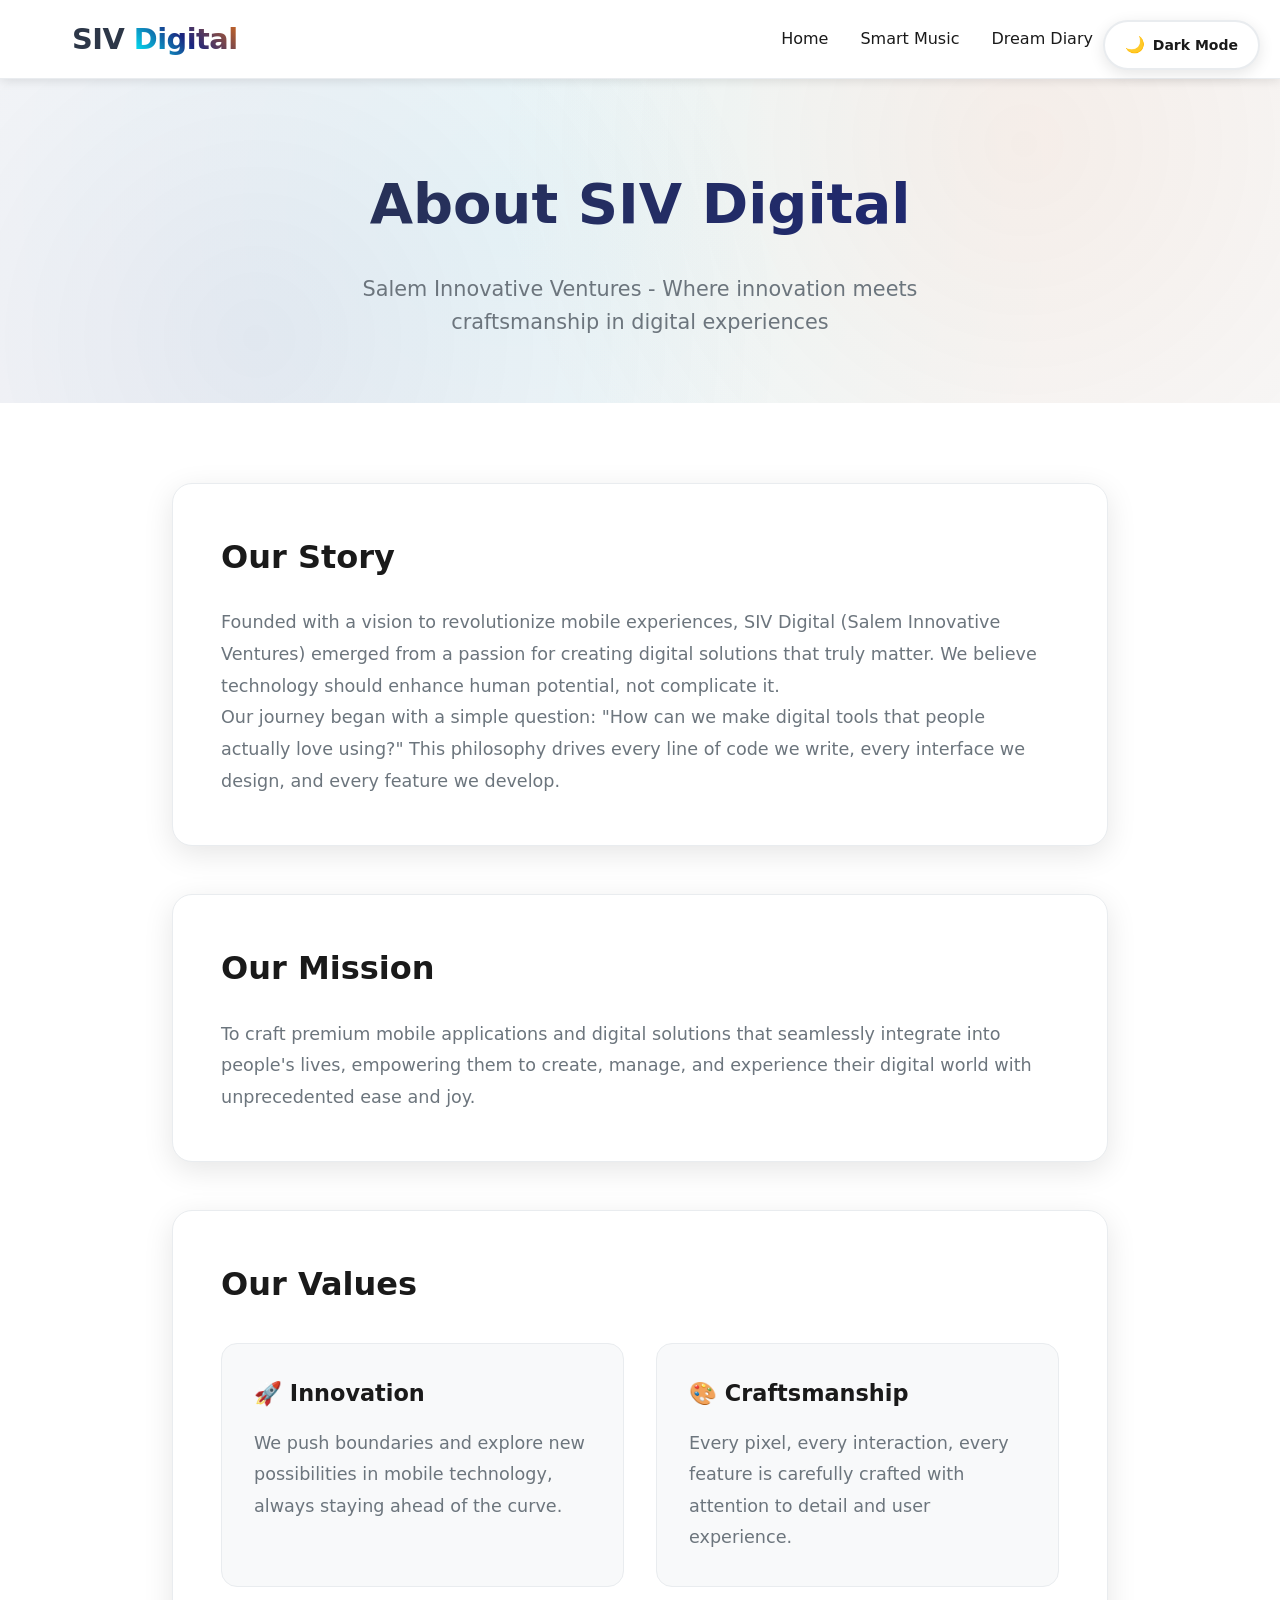
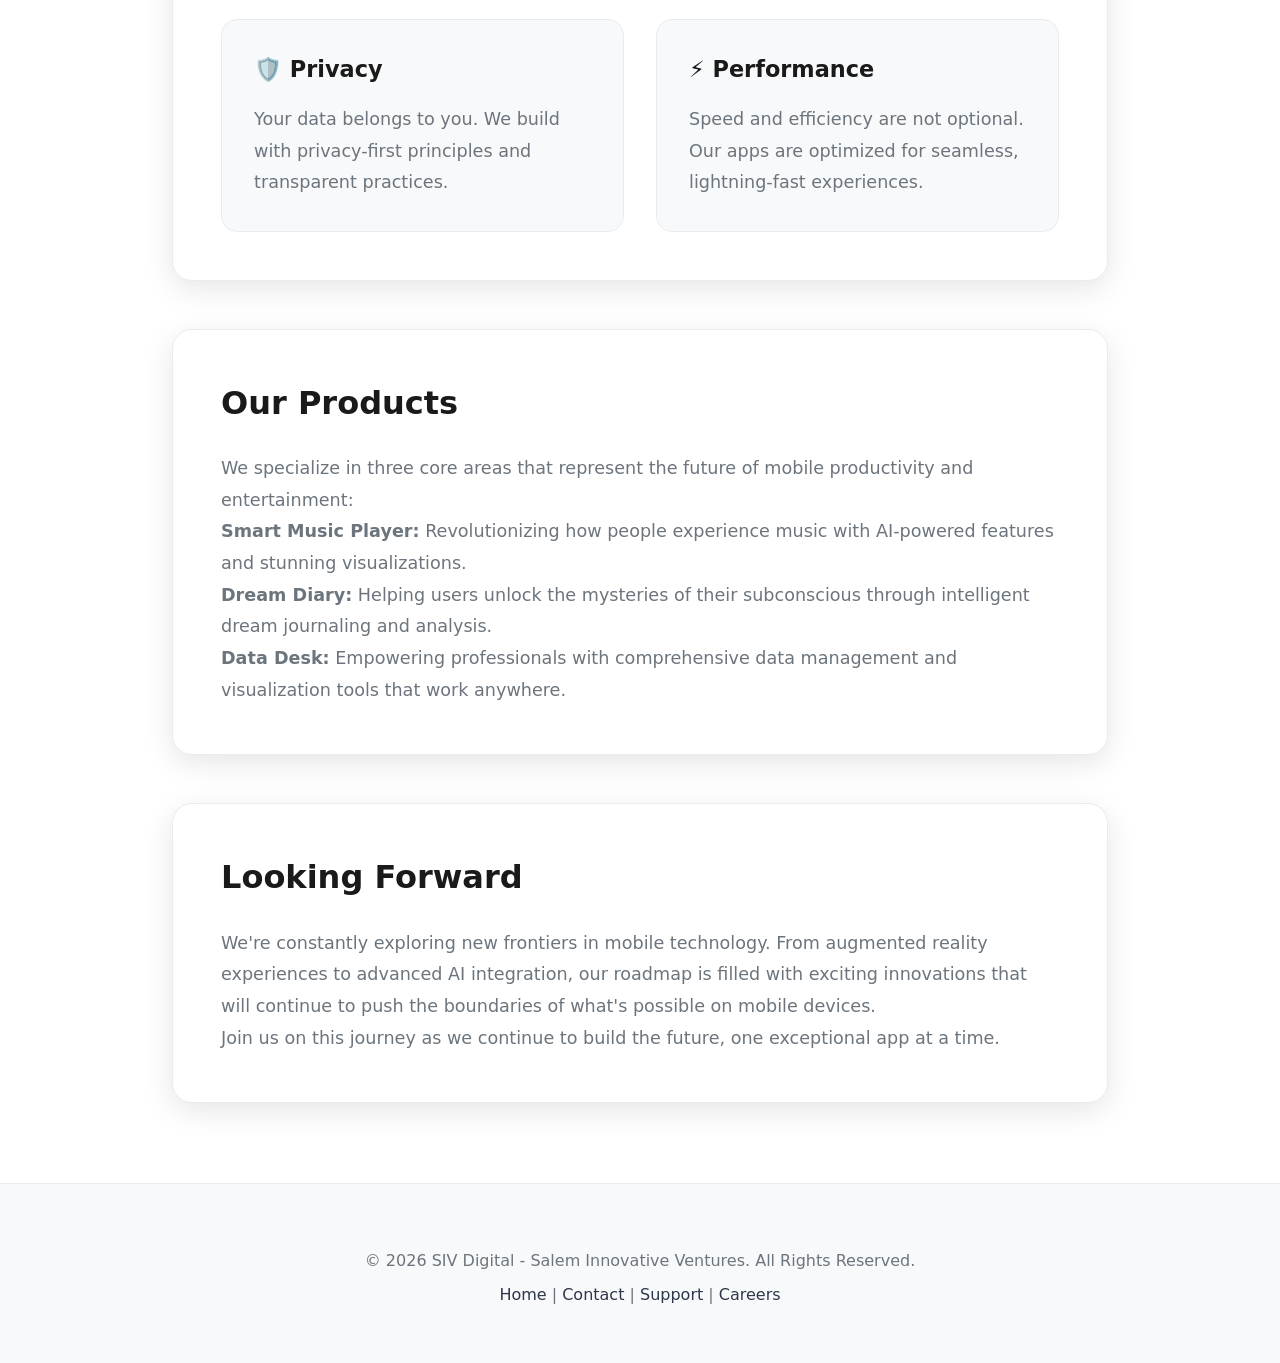
==== about.html @ 9a13bd0f "feat: add dark mode support, update site branding, and expand Data Desk features with new pages and " ====
<!DOCTYPE html>
<html lang="en" data-theme="light">
<head>
    <meta charset="UTF-8">
    <meta name="viewport" content="width=device-width, initial-scale=1.0">
    <title>About Us - SIV Digital</title>
    <link rel="stylesheet" href="style.css">
</head>
<body>
    <div class="theme-toggle" onclick="toggleTheme()">
        <span class="icon">🌓</span>
        <span class="text">Toggle Theme</span>
    </div>

    <header>
        <nav>
            <a href="index.html" class="logo">SIV <span class="highlight">Digital</span></a>
            <ul class="nav-links">
                <li><a href="index.html">Home</a></li>
                <li><a href="smart-music-player.html">Smart Music</a></li>
                <li><a href="dream-diary.html">Dream Diary</a></li>
                <li><a href="data-desk.html">Data Desk</a></li>
            </ul>
        </nav>
    </header>

    <section class="about-hero">
        <h1>About SIV Digital</h1>
        <p>Salem Innovative Ventures - Where innovation meets craftsmanship in digital experiences</p>
    </section>

    <div class="about-content">
        <section class="about-section">
            <h2>Our Story</h2>
            <p>Founded with a vision to revolutionize mobile experiences, SIV Digital (Salem Innovative Ventures) emerged from a passion for creating digital solutions that truly matter. We believe technology should enhance human potential, not complicate it.</p>
            <p>Our journey began with a simple question: "How can we make digital tools that people actually love using?" This philosophy drives every line of code we write, every interface we design, and every feature we develop.</p>
        </section>

        <section class="about-section">
            <h2>Our Mission</h2>
            <p>To craft premium mobile applications and digital solutions that seamlessly integrate into people's lives, empowering them to create, manage, and experience their digital world with unprecedented ease and joy.</p>
        </section>

        <section class="about-section">
            <h2>Our Values</h2>
            <div class="values-grid">
                <div class="value-card">
                    <h3>🚀 Innovation</h3>
                    <p>We push boundaries and explore new possibilities in mobile technology, always staying ahead of the curve.</p>
                </div>
                <div class="value-card">
                    <h3>🎨 Craftsmanship</h3>
                    <p>Every pixel, every interaction, every feature is carefully crafted with attention to detail and user experience.</p>
                </div>
                <div class="value-card">
                    <h3>🛡️ Privacy</h3>
                    <p>Your data belongs to you. We build with privacy-first principles and transparent practices.</p>
                </div>
                <div class="value-card">
                    <h3>⚡ Performance</h3>
                    <p>Speed and efficiency are not optional. Our apps are optimized for seamless, lightning-fast experiences.</p>
                </div>
            </div>
        </section>

        <section class="about-section">
            <h2>Our Products</h2>
            <p>We specialize in three core areas that represent the future of mobile productivity and entertainment:</p>
            <p><strong>Smart Music Player:</strong> Revolutionizing how people experience music with AI-powered features and stunning visualizations.</p>
            <p><strong>Dream Diary:</strong> Helping users unlock the mysteries of their subconscious through intelligent dream journaling and analysis.</p>
            <p><strong>Data Desk:</strong> Empowering professionals with comprehensive data management and visualization tools that work anywhere.</p>
        </section>

        <section class="about-section">
            <h2>Looking Forward</h2>
            <p>We're constantly exploring new frontiers in mobile technology. From augmented reality experiences to advanced AI integration, our roadmap is filled with exciting innovations that will continue to push the boundaries of what's possible on mobile devices.</p>
            <p>Join us on this journey as we continue to build the future, one exceptional app at a time.</p>
        </section>
    </div>

    <footer>
        <p>&copy; 2026 SIV Digital - Salem Innovative Ventures. All Rights Reserved.</p>
        <p><a href="index.html">Home</a> | <a href="#">Contact</a> | <a href="#">Support</a> | <a href="#">Careers</a></p>
    </footer>

    <script>
        function toggleTheme() {
            const html = document.documentElement;
            const currentTheme = html.getAttribute('data-theme');
            const newTheme = currentTheme === 'dark' ? 'light' : 'dark';
            
            html.setAttribute('data-theme', newTheme);
            localStorage.setItem('theme', newTheme);
            
            // Update toggle button text
            const toggleText = document.querySelector('.theme-toggle .text');
            const toggleIcon = document.querySelector('.theme-toggle .icon');
            
            if (newTheme === 'dark') {
                toggleText.textContent = 'Light Mode';
                toggleIcon.textContent = '☀️';
            } else {
                toggleText.textContent = 'Dark Mode';
                toggleIcon.textContent = '🌙';
            }
        }

        // Load saved theme on page load
        document.addEventListener('DOMContentLoaded', function() {
            const savedTheme = localStorage.getItem('theme') || 'light';
            document.documentElement.setAttribute('data-theme', savedTheme);
            
            const toggleText = document.querySelector('.theme-toggle .text');
            const toggleIcon = document.querySelector('.theme-toggle .icon');
            
            if (savedTheme === 'dark') {
                toggleText.textContent = 'Light Mode';
                toggleIcon.textContent = '☀️';
            } else {
                toggleText.textContent = 'Dark Mode';
                toggleIcon.textContent = '🌙';
            }
        });
    </script>
</body>
</html>
---- style.css ----
/* Global Styles for SIV Digital */
:root {
  /* Light Mode Colors */
  --bg-primary: #ffffff;
  --bg-secondary: #f8f9fa;
  --bg-card: #ffffff;
  --text-primary: #1a1a1a;
  --text-secondary: #6c757d;
  --border-color: #e9ecef;
  --shadow: rgba(0, 0, 0, 0.1);
  
  /* Dark Mode Colors */
  --bg-primary-dark: #0a0a0a;
  --bg-secondary-dark: #1a1a1a;
  --bg-card-dark: rgba(255, 255, 255, 0.05);
  --text-primary-dark: #f0f0f0;
  --text-secondary-dark: #a8a8a8;
  --border-color-dark: rgba(255, 255, 255, 0.1);
  --shadow-dark: rgba(0, 0, 0, 0.5);
  
  /* Brand Colors */
  --siv-primary: #2d3748;
  --siv-accent: #4a5568;
  
  /* App Colors from Logos */
  --music-primary: #00f5ff;
  --music-secondary: #8a2be2;
  --music-gradient: linear-gradient(135deg, #00f5ff, #8a2be2);
  
  --diary-primary: #d2691e;
  --diary-secondary: #cd853f;
  --diary-gradient: linear-gradient(135deg, #d2691e, #cd853f);
  
  --data-primary: #1a237e;
  --data-secondary: #303f9f;
  --data-gradient: linear-gradient(135deg, #1a237e, #303f9f);
}

/* Dark mode theme */
[data-theme="dark"] {
  --bg-primary: var(--bg-primary-dark);
  --bg-secondary: var(--bg-secondary-dark);
  --bg-card: var(--bg-card-dark);
  --text-primary: var(--text-primary-dark);
  --text-secondary: var(--text-secondary-dark);
  --border-color: var(--border-color-dark);
  --shadow: var(--shadow-dark);
}

/* Light mode (default) */
[data-theme="light"] {
  --bg-primary: #ffffff;
  --bg-secondary: #f8f9fa;
  --bg-card: #ffffff;
  --text-primary: #1a1a1a;
  --text-secondary: #6c757d;
  --border-color: #e9ecef;
  --shadow: rgba(0, 0, 0, 0.1);
}

* {
  margin: 0;
  padding: 0;
  box-sizing: border-box;
}

body {
  font-family: system-ui, -apple-system, BlinkMacSystemFont, "Segoe UI", Roboto, sans-serif;
  background-color: var(--bg-primary);
  color: var(--text-primary);
  line-height: 1.6;
  transition: background-color 0.3s ease, color 0.3s ease;
}

/* Theme Toggle Button */
.theme-toggle {
  position: fixed;
  top: 20px;
  right: 20px;
  z-index: 1000;
  background: var(--bg-card);
  border: 2px solid var(--border-color);
  border-radius: 50px;
  padding: 10px 20px;
  cursor: pointer;
  display: flex;
  align-items: center;
  gap: 8px;
  font-size: 14px;
  font-weight: 600;
  color: var(--text-primary);
  box-shadow: 0 4px 15px var(--shadow);
  transition: all 0.3s ease;
}

.theme-toggle:hover {
  transform: translateY(-2px);
  box-shadow: 0 6px 20px var(--shadow);
}

.theme-toggle .icon {
  font-size: 16px;
}

header {
  background: var(--bg-card);
  backdrop-filter: blur(10px);
  position: sticky;
  top: 0;
  z-index: 100;
  border-bottom: 1px solid var(--border-color);
  box-shadow: 0 2px 10px var(--shadow);
}

nav {
  max-width: 1200px;
  margin: 0 auto;
  padding: 1rem 2rem;
  display: flex;
  justify-content: space-between;
  align-items: center;
}

.logo {
  font-size: 1.8rem;
  font-weight: 800;
  color: var(--siv-primary);
  text-decoration: none;
  letter-spacing: -0.5px;
}

.logo .highlight {
  background: linear-gradient(45deg, var(--music-primary), var(--data-primary), var(--diary-primary));
  -webkit-background-clip: text;
  -webkit-text-fill-color: transparent;
  background-clip: text;
}

.nav-links {
  display: flex;
  gap: 2rem;
  list-style: none;
}

.nav-links a {
  color: var(--text-primary);
  text-decoration: none;
  font-weight: 500;
  transition: color 0.3s ease;
  position: relative;
}

.nav-links a:hover {
  color: var(--siv-primary);
}

.nav-links a::after {
  content: '';
  position: absolute;
  bottom: -5px;
  left: 0;
  width: 0;
  height: 2px;
  background: linear-gradient(45deg, var(--music-primary), var(--data-primary));
  transition: width 0.3s ease;
}

.nav-links a:hover::after {
  width: 100%;
}

.hero {
  min-height: 85vh;
  display: flex;
  align-items: center;
  justify-content: center;
  text-align: center;
  background: var(--bg-secondary);
  position: relative;
  overflow: hidden;
}

.hero::before {
  content: "";
  position: absolute;
  top: 0;
  left: 0;
  right: 0;
  bottom: 0;
  background: radial-gradient(circle at 30% 70%, rgba(26, 35, 126, 0.1) 0%, transparent 50%),
              radial-gradient(circle at 70% 30%, rgba(210, 105, 30, 0.1) 0%, transparent 50%),
              radial-gradient(circle at 50% 50%, rgba(0, 245, 255, 0.05) 0%, transparent 70%);
  opacity: 0.6;
}

.hero-content {
  max-width: 900px;
  padding: 3rem 2rem;
  z-index: 1;
}

.hero h1 {
  font-size: 4rem;
  font-weight: 800;
  margin-bottom: 1.5rem;
  background: linear-gradient(135deg, var(--siv-primary) 0%, var(--data-primary) 50%, var(--diary-primary) 100%);
  -webkit-background-clip: text;
  -webkit-text-fill-color: transparent;
  background-clip: text;
  line-height: 1.2;
}

.hero .subtitle {
  font-size: 1.4rem;
  margin-bottom: 0.5rem;
  color: var(--text-secondary);
  font-weight: 600;
}

.hero p {
  font-size: 1.2rem;
  margin-bottom: 2.5rem;
  color: var(--text-secondary);
  max-width: 700px;
  margin-left: auto;
  margin-right: auto;
}

.cta-button {
  display: inline-block;
  padding: 1.2rem 3rem;
  background: linear-gradient(135deg, var(--siv-primary), var(--data-primary));
  color: white;
  text-decoration: none;
  border-radius: 50px;
  font-weight: 700;
  font-size: 1.1rem;
  transition: all 0.3s ease;
  box-shadow: 0 8px 25px var(--shadow);
}

.cta-button:hover {
  transform: translateY(-3px);
  box-shadow: 0 12px 35px var(--shadow);
}

.app-grid {
  max-width: 1200px;
  margin: 5rem auto;
  padding: 0 2rem;
  display: grid;
  grid-template-columns: repeat(auto-fit, minmax(350px, 1fr));
  gap: 2.5rem;
}

.app-card {
  background: var(--bg-card);
  border-radius: 24px;
  overflow: hidden;
  transition: all 0.4s ease;
  border: 1px solid var(--border-color);
  box-shadow: 0 8px 30px var(--shadow);
}

.app-card:hover {
  transform: translateY(-10px);
  box-shadow: 0 20px 50px var(--shadow);
}

.app-icon {
  height: 200px;
  display: flex;
  align-items: center;
  justify-content: center;
  position: relative;
  overflow: hidden;
}

.app-icon img {
  width: 120px;
  height: 120px;
  object-fit: contain;
  border-radius: 16px;
  box-shadow: 0 8px 25px rgba(0, 0, 0, 0.2);
}

.app-card h3 {
  padding: 2rem 2rem 1rem;
  font-size: 1.6rem;
  font-weight: 700;
  color: var(--text-primary);
}

.app-card p {
  padding: 0 2rem 2rem;
  color: var(--text-secondary);
  font-size: 1.1rem;
  line-height: 1.6;
}

.app-card .btn {
  display: block;
  margin: 0 2rem 2rem;
  padding: 1rem 2rem;
  text-align: center;
  text-decoration: none;
  border-radius: 12px;
  font-weight: 600;
  font-size: 1rem;
  transition: all 0.3s ease;
}

/* App-specific styling */
.app-card.music-theme {
  border-color: var(--music-primary);
}

.app-card.music-theme .app-icon {
  background: var(--music-gradient);
}

.app-card.music-theme .btn {
  background: var(--music-gradient);
  color: white;
}

.app-card.diary-theme {
  border-color: var(--diary-primary);
}

.app-card.diary-theme .app-icon {
  background: var(--diary-gradient);
}

.app-card.diary-theme .btn {
  background: var(--diary-gradient);
  color: white;
}

.app-card.data-theme {
  border-color: var(--data-primary);
}

.app-card.data-theme .app-icon {
  background: var(--data-gradient);
}

.app-card.data-theme .btn {
  background: var(--data-gradient);
  color: white;
}

/* Theme Modifiers */
.theme-music {
  --theme-primary: var(--music-primary);
  --theme-secondary: var(--music-secondary);
  --theme-gradient: var(--music-gradient);
}

.theme-diary {
  --theme-primary: var(--diary-primary);
  --theme-secondary: var(--diary-secondary);
  --theme-gradient: var(--diary-gradient);
}

.theme-data {
  --theme-primary: var(--data-primary);
  --theme-secondary: var(--data-secondary);
  --theme-gradient: var(--data-gradient);
}

/* Product Page Common */
.product-header {
  padding: 5rem 2rem 3rem;
  text-align: center;
  background: var(--bg-secondary);
  position: relative;
}

.product-header::before {
  content: "";
  position: absolute;
  top: 0;
  left: 0;
  right: 0;
  bottom: 0;
  opacity: 0.1;
}

.theme-music .product-header::before {
  background: var(--music-gradient);
}

.theme-diary .product-header::before {
  background: var(--diary-gradient);
}

.theme-data .product-header::before {
  background: var(--data-gradient);
}

.product-icon {
  width: 200px;
  height: 200px;
  margin: 0 auto 2.5rem;
  border-radius: 40px;
  display: flex;
  align-items: center;
  justify-content: center;
  box-shadow: 0 20px 60px var(--shadow);
  position: relative;
  z-index: 1;
}

.product-icon img {
  width: 160px;
  height: 160px;
  object-fit: contain;
  border-radius: 24px;
}

.product-header h1 {
  font-size: 3.5rem;
  font-weight: 800;
  margin-bottom: 1.5rem;
  position: relative;
  z-index: 1;
}

.product-header p {
  font-size: 1.3rem;
  color: var(--text-secondary);
  max-width: 700px;
  margin: 0 auto;
  position: relative;
  z-index: 1;
}

.features {
  max-width: 1100px;
  margin: 5rem auto;
  padding: 0 2rem;
  display: grid;
  grid-template-columns: repeat(auto-fit, minmax(300px, 1fr));
  gap: 2.5rem;
}

.feature-card {
  background: var(--bg-card);
  padding: 2.5rem;
  border-radius: 20px;
  border: 1px solid var(--border-color);
  box-shadow: 0 8px 30px var(--shadow);
  transition: all 0.3s ease;
}

.feature-card:hover {
  transform: translateY(-5px);
  box-shadow: 0 15px 40px var(--shadow);
}

.feature-card h3 {
  font-size: 1.4rem;
  margin-bottom: 1rem;
  color: var(--text-primary);
}

.feature-card p {
  color: var(--text-secondary);
  line-height: 1.6;
}

.download-section {
  text-align: center;
  padding: 5rem 2rem;
  background: var(--bg-secondary);
  margin-top: 3rem;
}

.download-section h2 {
  font-size: 2.5rem;
  margin-bottom: 2rem;
  color: var(--text-primary);
}

.download-btn {
  display: inline-block;
  padding: 1.2rem 2.5rem;
  border-radius: 15px;
  text-decoration: none;
  font-weight: 700;
  font-size: 1.1rem;
  transition: all 0.3s ease;
  box-shadow: 0 8px 25px var(--shadow);
}

.download-btn:hover {
  transform: translateY(-3px);
  box-shadow: 0 12px 35px var(--shadow);
}

.theme-music .download-btn {
  background: var(--music-gradient);
  color: white;
}

.theme-diary .download-btn {
  background: var(--diary-gradient);
  color: white;
}

.theme-data .download-btn {
  background: var(--data-gradient);
  color: white;
}

.privacy-container {
  max-width: 900px;
  margin: 4rem auto;
  padding: 3rem;
  background: var(--bg-card);
  border-radius: 20px;
  border: 1px solid var(--border-color);
  box-shadow: 0 8px 30px var(--shadow);
  line-height: 1.8;
}

.privacy-container h1, .privacy-container h2 {
  color: var(--text-primary);
  margin-bottom: 1.5rem;
}

.privacy-container p {
  color: var(--text-secondary);
  margin-bottom: 1.5rem;
}

footer {
  background: var(--bg-secondary);
  padding: 4rem 2rem 3rem;
  text-align: center;
  border-top: 1px solid var(--border-color);
  margin-top: 4rem;
}

footer p {
  color: var(--text-secondary);
  margin-bottom: 0.5rem;
}

footer a {
  color: var(--siv-primary);
  text-decoration: none;
  font-weight: 500;
  transition: color 0.3s ease;
}

footer a:hover {
  color: var(--data-primary);
}

/* About Page Styles */
.about-hero {
  padding: 5rem 2rem 4rem;
  text-align: center;
  background: var(--bg-secondary);
  position: relative;
}

.about-hero::before {
  content: "";
  position: absolute;
  top: 0;
  left: 0;
  right: 0;
  bottom: 0;
  background: radial-gradient(circle at 20% 80%, rgba(26, 35, 126, 0.08) 0%, transparent 50%),
              radial-gradient(circle at 80% 20%, rgba(210, 105, 30, 0.08) 0%, transparent 50%),
              radial-gradient(circle at 40% 40%, rgba(0, 245, 255, 0.05) 0%, transparent 70%);
}

.about-hero h1 {
  font-size: 3.5rem;
  font-weight: 800;
  margin-bottom: 1.5rem;
  background: linear-gradient(135deg, var(--siv-primary), var(--data-primary));
  -webkit-background-clip: text;
  -webkit-text-fill-color: transparent;
  position: relative;
  z-index: 1;
}

.about-hero p {
  font-size: 1.3rem;
  color: var(--text-secondary);
  max-width: 700px;
  margin: 0 auto;
  position: relative;
  z-index: 1;
}

.about-content {
  max-width: 1000px;
  margin: 5rem auto;
  padding: 0 2rem;
  display: grid;
  gap: 3rem;
}

.about-section {
  background: var(--bg-card);
  padding: 3rem;
  border-radius: 20px;
  border: 1px solid var(--border-color);
  box-shadow: 0 8px 30px var(--shadow);
}

.about-section h2 {
  font-size: 2rem;
  margin-bottom: 1.5rem;
  color: var(--text-primary);
}

.about-section p {
  color: var(--text-secondary);
  line-height: 1.8;
  font-size: 1.1rem;
}

.values-grid {
  display: grid;
  grid-template-columns: repeat(auto-fit, minmax(280px, 1fr));
  gap: 2rem;
  margin-top: 2rem;
}

.value-card {
  padding: 2rem;
  background: var(--bg-secondary);
  border-radius: 16px;
  border: 1px solid var(--border-color);
}

.value-card h3 {
  font-size: 1.4rem;
  margin-bottom: 1rem;
  color: var(--text-primary);
}

.value-card p {
  color: var(--text-secondary);
}

/* Responsive Design */
@media (max-width: 768px) {
  .theme-toggle {
    top: 15px;
    right: 15px;
    padding: 8px 16px;
    font-size: 12px;
  }

  .hero h1 {
    font-size: 2.8rem;
  }

  .hero .subtitle {
    font-size: 1.2rem;
  }

  .hero p {
    font-size: 1.1rem;
  }

  .nav-links {
    gap: 1rem;
    font-size: 0.9rem;
  }

  .logo {
    font-size: 1.5rem;
  }

  .app-grid {
    grid-template-columns: 1fr;
    gap: 2rem;
    margin: 3rem auto;
  }

  .app-card h3 {
    font-size: 1.4rem;
  }

  .about-hero h1 {
    font-size: 2.8rem;
  }

  .about-hero p {
    font-size: 1.1rem;
  }

  .product-header h1 {
    font-size: 2.8rem;
  }

  .product-icon {
    width: 160px;
    height: 160px;
  }

  .product-icon img {
    width: 120px;
    height: 120px;
  }

  .features {
    grid-template-columns: 1fr;
    gap: 2rem;
  }

  .values-grid {
    grid-template-columns: 1fr;
  }

  nav {
    padding: 1rem 1rem;
  }

  .hero-content,
  .about-content,
  .features,
  .app-grid {
    padding: 0 1rem;
  }
}

@media (max-width: 480px) {
  .theme-toggle .text {
    display: none;
  }

  .theme-toggle {
    padding: 10px;
    border-radius: 50%;
  }

  .hero h1 {
    font-size: 2.2rem;
  }

  .product-header h1 {
    font-size: 2.2rem;
  }

  .about-hero h1 {
    font-size: 2.2rem;
  }

  .nav-links {
    display: none;
  }
  
  .logo {
    margin: 0 auto;
  }

  nav {
    justify-content: center;
  }
}
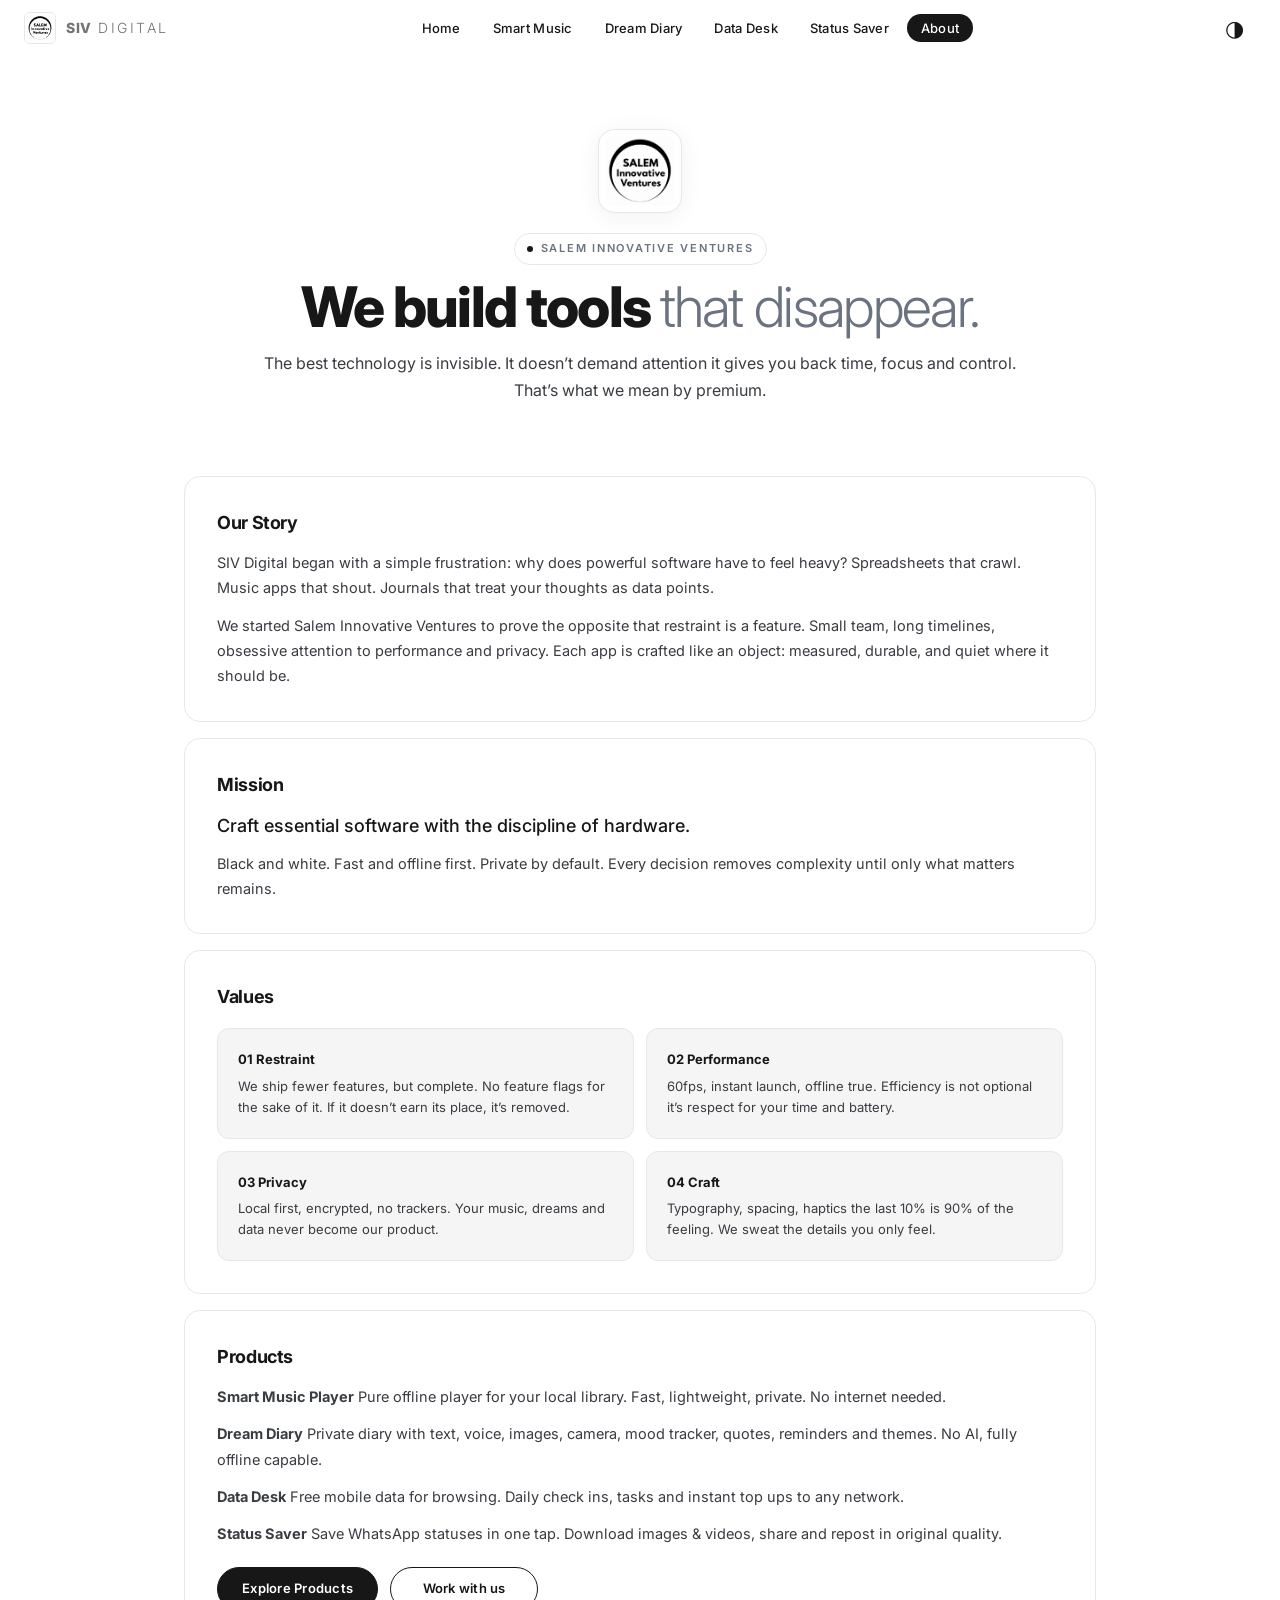
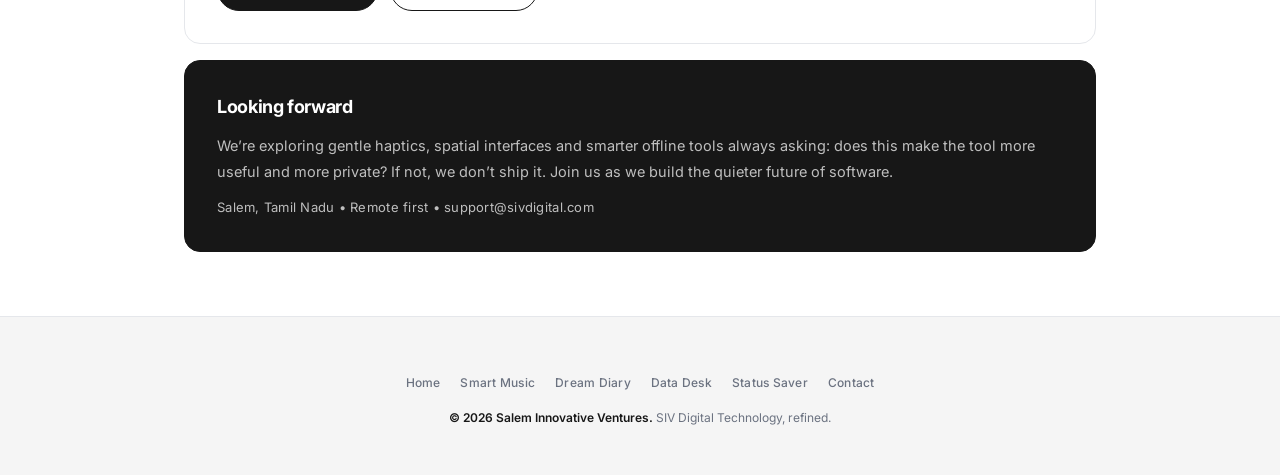
==== commit a68ea525: "Add Status Saver and Privacy Policy pages with responsive design and theme toggle functionality" ====
--- a/about.html
+++ b/about.html
@@ -1,126 +1,134 @@
 <!DOCTYPE html>
 <html lang="en" data-theme="light">
 <head>
-    <meta charset="UTF-8">
-    <meta name="viewport" content="width=device-width, initial-scale=1.0">
-    <title>About Us - SIV Digital</title>
-    <link rel="stylesheet" href="style.css">
+  <meta charset="UTF-8">
+  <meta name="viewport" content="width=device-width, initial-scale=1.0">
+  <title>About SIV Digital</title>
+  <meta name="description" content="About Salem Innovative Ventures the studio behind Smart Music Player, Dream Diary, Data Desk and Status Saver.">
+  <link rel="stylesheet" href="style.css">
+  <link rel="icon" href="images/Salem inovative ventures logo.png">
 </head>
 <body>
-    <div class="theme-toggle" onclick="toggleTheme()">
-        <span class="icon">🌓</span>
-        <span class="text">Toggle Theme</span>
+  <header id="site-header">
+    <nav aria-label="Primary">
+      <a href="index.html" class="logo">
+        <img src="images/Salem inovative ventures logo.png" alt="Salem Innovative Ventures logo">
+        <span><strong>SIV</strong> DIGITAL</span>
+      </a>
+      <ul class="nav-links">
+        <li><a href="index.html">Home</a></li>
+        <li><a href="smart-music-player.html">Smart Music</a></li>
+        <li><a href="dream-diary.html">Dream Diary</a></li>
+        <li><a href="data-desk.html">Data Desk</a></li>
+        <li><a href="status-saver.html">Status Saver</a></li>
+        <li><a class="active" href="about.html">About</a></li>
+      </ul>
+      <div class="nav-actions">
+        <button class="icon-btn desktop-only" aria-label="Toggle theme" onclick="toggleTheme()"><span id="themeIcon">◑</span></button>
+        <button class="menu-toggle" id="menuToggle" aria-label="Open menu" aria-expanded="false" onclick="toggleMenu()"><span></span><span></span><span></span></button>
+      </div>
+    </nav>
+  </header>
+
+  <div class="mobile-nav" id="mobileNav" aria-hidden="true">
+    <a href="index.html">Home <small>→</small></a>
+    <a href="smart-music-player.html">Smart Music <small>→</small></a>
+    <a href="dream-diary.html">Dream Diary <small>→</small></a>
+    <a href="data-desk.html">Data Desk <small>→</small></a>
+    <a href="status-saver.html">Status Saver <small>→</small></a>
+    <a href="about.html">About <small>• Current</small></a>
+    <div style="display:flex; gap:12px; margin-top:12px;">
+      <button class="btn btn-secondary" style="flex:1;" onclick="toggleTheme()">Toggle Theme</button>
+      <a href="mailto:support@sivdigital.com" class="btn btn-primary" style="flex:1;" onclick="closeMenu()">Contact</a>
     </div>
+  </div>
 
-    <header>
-        <nav>
-            <a href="index.html" class="logo">SIV <span class="highlight">Digital</span></a>
-            <ul class="nav-links">
-                <li><a href="index.html">Home</a></li>
-                <li><a href="smart-music-player.html">Smart Music</a></li>
-                <li><a href="dream-diary.html">Dream Diary</a></li>
-                <li><a href="data-desk.html">Data Desk</a></li>
-            </ul>
-        </nav>
-    </header>
+  <section class="about-hero">
+    <div style="display:flex; justify-content:center; margin-bottom:20px;">
+      <img src="images/Salem inovative ventures logo.png" alt="Salem Innovative Ventures logo" style="width:84px; height:84px; border-radius:16px; background:#fff; padding:6px; border:1px solid var(--border); box-shadow: var(--shadow-md);">
+    </div>
+    <div class="eyebrow" style="margin:0 auto 16px; display:inline-flex;">Salem Innovative Ventures</div>
+    <h1>We build tools <span>that disappear.</span></h1>
+    <p>The best technology is invisible. It doesn’t demand attention it gives you back time, focus and control. That’s what we mean by premium.</p>
+  </section>
 
-    <section class="about-hero">
-        <h1>About SIV Digital</h1>
-        <p>Salem Innovative Ventures - Where innovation meets craftsmanship in digital experiences</p>
+  <div class="about-content">
+    <section class="about-section">
+      <h2>Our Story</h2>
+      <p>SIV Digital began with a simple frustration: why does powerful software have to feel heavy? Spreadsheets that crawl. Music apps that shout. Journals that treat your thoughts as data points.</p>
+      <p>We started Salem Innovative Ventures to prove the opposite that restraint is a feature. Small team, long timelines, obsessive attention to performance and privacy. Each app is crafted like an object: measured, durable, and quiet where it should be.</p>
     </section>
 
-    <div class="about-content">
-        <section class="about-section">
-            <h2>Our Story</h2>
-            <p>Founded with a vision to revolutionize mobile experiences, SIV Digital (Salem Innovative Ventures) emerged from a passion for creating digital solutions that truly matter. We believe technology should enhance human potential, not complicate it.</p>
-            <p>Our journey began with a simple question: "How can we make digital tools that people actually love using?" This philosophy drives every line of code we write, every interface we design, and every feature we develop.</p>
-        </section>
+    <section class="about-section">
+      <h2>Mission</h2>
+      <p style="font-size:18px; font-weight:500; color:var(--text); line-height:1.5;">Craft essential software with the discipline of hardware.</p>
+      <p>Black and white. Fast and offline first. Private by default. Every decision removes complexity until only what matters remains.</p>
+    </section>
 
-        <section class="about-section">
-            <h2>Our Mission</h2>
-            <p>To craft premium mobile applications and digital solutions that seamlessly integrate into people's lives, empowering them to create, manage, and experience their digital world with unprecedented ease and joy.</p>
-        </section>
+    <section class="about-section" id="values">
+      <h2>Values</h2>
+      <div class="values-grid">
+        <div class="value-card">
+          <h3>01 Restraint</h3>
+          <p>We ship fewer features, but complete. No feature flags for the sake of it. If it doesn’t earn its place, it’s removed.</p>
+        </div>
+        <div class="value-card">
+          <h3>02 Performance</h3>
+          <p>60fps, instant launch, offline true. Efficiency is not optional it’s respect for your time and battery.</p>
+        </div>
+        <div class="value-card">
+          <h3>03 Privacy</h3>
+          <p>Local first, encrypted, no trackers. Your music, dreams and data never become our product.</p>
+        </div>
+        <div class="value-card">
+          <h3>04 Craft</h3>
+          <p>Typography, spacing, haptics the last 10% is 90% of the feeling. We sweat the details you only feel.</p>
+        </div>
+      </div>
+    </section>
 
-        <section class="about-section">
-            <h2>Our Values</h2>
-            <div class="values-grid">
-                <div class="value-card">
-                    <h3>🚀 Innovation</h3>
-                    <p>We push boundaries and explore new possibilities in mobile technology, always staying ahead of the curve.</p>
-                </div>
-                <div class="value-card">
-                    <h3>🎨 Craftsmanship</h3>
-                    <p>Every pixel, every interaction, every feature is carefully crafted with attention to detail and user experience.</p>
-                </div>
-                <div class="value-card">
-                    <h3>🛡️ Privacy</h3>
-                    <p>Your data belongs to you. We build with privacy-first principles and transparent practices.</p>
-                </div>
-                <div class="value-card">
-                    <h3>⚡ Performance</h3>
-                    <p>Speed and efficiency are not optional. Our apps are optimized for seamless, lightning-fast experiences.</p>
-                </div>
-            </div>
-        </section>
+    <section class="about-section">
+      <h2>Products</h2>
+      <p><strong>Smart Music Player</strong> Pure offline player for your local library. Fast, lightweight, private. No internet needed.</p>
+      <p><strong>Dream Diary</strong> Private diary with text, voice, images, camera, mood tracker, quotes, reminders and themes. No AI, fully offline capable.</p>
+      <p><strong>Data Desk</strong> Free mobile data for browsing. Daily check ins, tasks and instant top ups to any network.</p>
+      <p><strong>Status Saver</strong> Save WhatsApp statuses in one tap. Download images & videos, share and repost in original quality.</p>
+      <div style="display:flex; gap:12px; margin-top:20px; flex-wrap:wrap;">
+        <a href="index.html#apps" class="btn btn-primary">Explore Products</a>
+        <a href="mailto:support@sivdigital.com" class="btn btn-secondary">Work with us</a>
+      </div>
+    </section>
 
-        <section class="about-section">
-            <h2>Our Products</h2>
-            <p>We specialize in three core areas that represent the future of mobile productivity and entertainment:</p>
-            <p><strong>Smart Music Player:</strong> Revolutionizing how people experience music with AI-powered features and stunning visualizations.</p>
-            <p><strong>Dream Diary:</strong> Helping users unlock the mysteries of their subconscious through intelligent dream journaling and analysis.</p>
-            <p><strong>Data Desk:</strong> Empowering professionals with comprehensive data management and visualization tools that work anywhere.</p>
-        </section>
+    <section class="about-section about-section--invert">
+      <h2>Looking forward</h2>
+      <p>We’re exploring gentle haptics, spatial interfaces and smarter offline tools always asking: does this make the tool more useful and more private? If not, we don’t ship it. Join us as we build the quieter future of software.</p>
+      <p style="margin-top:12px; font-size:13px; letter-spacing:0.02em;">Salem, Tamil Nadu • Remote first • support@sivdigital.com</p>
+    </section>
+  </div>
 
-        <section class="about-section">
-            <h2>Looking Forward</h2>
-            <p>We're constantly exploring new frontiers in mobile technology. From augmented reality experiences to advanced AI integration, our roadmap is filled with exciting innovations that will continue to push the boundaries of what's possible on mobile devices.</p>
-            <p>Join us on this journey as we continue to build the future, one exceptional app at a time.</p>
-        </section>
+  <footer>
+    <div class="footer-inner">
+      <div class="footer-links">
+        <a href="index.html">Home</a>
+        <a href="smart-music-player.html">Smart Music</a>
+        <a href="dream-diary.html">Dream Diary</a>
+        <a href="data-desk.html">Data Desk</a>
+        <a href="status-saver.html">Status Saver</a>
+        <a href="mailto:support@sivdigital.com">Contact</a>
+      </div>
+      <p><strong>© 2026 Salem Innovative Ventures.</strong> SIV Digital Technology, refined.</p>
     </div>
+  </footer>
 
-    <footer>
-        <p>&copy; 2026 SIV Digital - Salem Innovative Ventures. All Rights Reserved.</p>
-        <p><a href="index.html">Home</a> | <a href="#">Contact</a> | <a href="#">Support</a> | <a href="#">Careers</a></p>
-    </footer>
+  <script>
+    function toggleTheme(){ const h=document.documentElement; const n=h.getAttribute('data-theme')==='dark'?'light':'dark'; h.setAttribute('data-theme',n); localStorage.setItem('theme',n); updateIcon(n); }
+    function updateIcon(t){ const e=document.getElementById('themeIcon'); if(e) e.textContent=t==='dark'?'☀':'◑'; }
+    function toggleMenu(){ const b=document.getElementById('menuToggle'); const n=document.getElementById('mobileNav'); const o=b.classList.toggle('open'); n.classList.toggle('open',o); b.setAttribute('aria-expanded',o); n.setAttribute('aria-hidden',!o); document.body.style.overflow=o?'hidden':''; }
+    function closeMenu(){ const b=document.getElementById('menuToggle'); const n=document.getElementById('mobileNav'); b.classList.remove('open'); n.classList.remove('open'); b.setAttribute('aria-expanded','false'); n.setAttribute('aria-hidden','true'); document.body.style.overflow=''; }
+    document.addEventListener('DOMContentLoaded',()=>{ const s=localStorage.getItem('theme')||'light'; document.documentElement.setAttribute('data-theme',s); updateIcon(s); const hdr=document.getElementById('site-header'); window.addEventListener('scroll',()=>hdr.classList.toggle('scrolled',scrollY>8),{passive:true}); });
+    window.addEventListener('resize',()=>{ if(innerWidth>640) closeMenu(); });
+  </script>
+</body>
+</html>
 
-    <script>
-        function toggleTheme() {
-            const html = document.documentElement;
-            const currentTheme = html.getAttribute('data-theme');
-            const newTheme = currentTheme === 'dark' ? 'light' : 'dark';
-            
-            html.setAttribute('data-theme', newTheme);
-            localStorage.setItem('theme', newTheme);
-            
-            // Update toggle button text
-            const toggleText = document.querySelector('.theme-toggle .text');
-            const toggleIcon = document.querySelector('.theme-toggle .icon');
-            
-            if (newTheme === 'dark') {
-                toggleText.textContent = 'Light Mode';
-                toggleIcon.textContent = '☀️';
-            } else {
-                toggleText.textContent = 'Dark Mode';
-                toggleIcon.textContent = '🌙';
-            }
-        }
 
-        // Load saved theme on page load
-        document.addEventListener('DOMContentLoaded', function() {
-            const savedTheme = localStorage.getItem('theme') || 'light';
-            document.documentElement.setAttribute('data-theme', savedTheme);
-            
-            const toggleText = document.querySelector('.theme-toggle .text');
-            const toggleIcon = document.querySelector('.theme-toggle .icon');
-            
-            if (savedTheme === 'dark') {
-                toggleText.textContent = 'Light Mode';
-                toggleIcon.textContent = '☀️';
-            } else {
-                toggleText.textContent = 'Dark Mode';
-                toggleIcon.textContent = '🌙';
-            }
-        });
-    </script>
-</body>
-</html>
--- a/style.css
+++ b/style.css
@@ -1,770 +1,796 @@
-/* Global Styles for SIV Digital */
+@import url('https://fonts.googleapis.com/css2?family=Inter:wght@300;400;500;600;700;800;900&family=JetBrains+Mono:wght@400;500&display=swap');
+
+/* =========================================================
+   SIV DIGITAL — TESLA-INSPIRED MONOCHROME SYSTEM
+   Black / White / Gray only. No purples. Precision minimal.
+   ========================================================= */
+
 :root {
-  /* Light Mode Colors */
-  --bg-primary: #ffffff;
-  --bg-secondary: #f8f9fa;
-  --bg-card: #ffffff;
-  --text-primary: #1a1a1a;
-  --text-secondary: #6c757d;
-  --border-color: #e9ecef;
-  --shadow: rgba(0, 0, 0, 0.1);
-  
-  /* Dark Mode Colors */
-  --bg-primary-dark: #0a0a0a;
-  --bg-secondary-dark: #1a1a1a;
-  --bg-card-dark: rgba(255, 255, 255, 0.05);
-  --text-primary-dark: #f0f0f0;
-  --text-secondary-dark: #a8a8a8;
-  --border-color-dark: rgba(255, 255, 255, 0.1);
-  --shadow-dark: rgba(0, 0, 0, 0.5);
-  
-  /* Brand Colors */
-  --siv-primary: #2d3748;
-  --siv-accent: #4a5568;
-  
-  /* App Colors from Logos */
-  --music-primary: #00f5ff;
-  --music-secondary: #8a2be2;
-  --music-gradient: linear-gradient(135deg, #00f5ff, #8a2be2);
-  
-  --diary-primary: #d2691e;
-  --diary-secondary: #cd853f;
-  --diary-gradient: linear-gradient(135deg, #d2691e, #cd853f);
-  
-  --data-primary: #1a237e;
-  --data-secondary: #303f9f;
-  --data-gradient: linear-gradient(135deg, #1a237e, #303f9f);
-}
-
-/* Dark mode theme */
+  --bg: #ffffff;
+  --bg-soft: #f5f5f5;
+  --bg-muted: #eeeeee;
+  --bg-elevated: #ffffff;
+  --text: #171717;
+  --text-secondary: #393c41;
+  --text-tertiary: #6b7280;
+  --text-faint: #9ca3af;
+  --border: #e5e7eb;
+  --border-strong: #d1d5db;
+  --header-bg: rgba(255,255,255,0.72);
+  --card-bg: #ffffff;
+  --card-border: #e5e7eb;
+  --shadow-sm: 0 1px 2px rgba(0,0,0,0.05);
+  --shadow-md: 0 4px 24px rgba(0,0,0,0.06);
+  --shadow-lg: 0 16px 48px rgba(0,0,0,0.08);
+  --btn-primary-bg: #171717;
+  --btn-primary-text: #ffffff;
+  --btn-primary-hover: #000000;
+  --btn-secondary-bg: #ffffff;
+  --btn-secondary-text: #171717;
+  --btn-secondary-border: #171717;
+  --radius-xl: 24px;
+  --radius-lg: 16px;
+  --radius-md: 12px;
+  --radius-pill: 999px;
+  --max-width: 1280px;
+  --nav-height: 56px;
+}
+
 [data-theme="dark"] {
-  --bg-primary: var(--bg-primary-dark);
-  --bg-secondary: var(--bg-secondary-dark);
-  --bg-card: var(--bg-card-dark);
-  --text-primary: var(--text-primary-dark);
-  --text-secondary: var(--text-secondary-dark);
-  --border-color: var(--border-color-dark);
-  --shadow: var(--shadow-dark);
-}
-
-/* Light mode (default) */
-[data-theme="light"] {
-  --bg-primary: #ffffff;
-  --bg-secondary: #f8f9fa;
-  --bg-card: #ffffff;
-  --text-primary: #1a1a1a;
-  --text-secondary: #6c757d;
-  --border-color: #e9ecef;
-  --shadow: rgba(0, 0, 0, 0.1);
-}
-
-* {
-  margin: 0;
-  padding: 0;
-  box-sizing: border-box;
-}
-
+  --bg: #000000;
+  --bg-soft: #0a0a0a;
+  --bg-muted: #141414;
+  --bg-elevated: #111111;
+  --text: #f5f5f5;
+  --text-secondary: #a1a1a6;
+  --text-tertiary: #86868b;
+  --text-faint: #636366;
+  --border: #1c1c1e;
+  --border-strong: #2c2c2e;
+  --header-bg: rgba(0,0,0,0.72);
+  --card-bg: #111111;
+  --card-border: #1f1f1f;
+  --shadow-sm: 0 1px 2px rgba(0,0,0,0.4);
+  --shadow-md: 0 8px 32px rgba(0,0,0,0.5);
+  --shadow-lg: 0 16px 48px rgba(0,0,0,0.6);
+  --btn-primary-bg: #ffffff;
+  --btn-primary-text: #000000;
+  --btn-primary-hover: #f5f5f5;
+  --btn-secondary-bg: transparent;
+  --btn-secondary-text: #ffffff;
+  --btn-secondary-border: #ffffff;
+}
+
+/* Reset */
+* { margin:0; padding:0; box-sizing:border-box; }
+html { scroll-behavior:smooth; scroll-padding-top: calc(var(--nav-height) + 20px); -webkit-font-smoothing:antialiased; -moz-osx-font-smoothing:grayscale; }
 body {
-  font-family: system-ui, -apple-system, BlinkMacSystemFont, "Segoe UI", Roboto, sans-serif;
-  background-color: var(--bg-primary);
-  color: var(--text-primary);
+  font-family: 'Inter', system-ui, -apple-system, BlinkMacSystemFont, "Segoe UI", Roboto, Helvetica, Arial, sans-serif;
+  background: var(--bg);
+  color: var(--text);
   line-height: 1.6;
   transition: background-color 0.3s ease, color 0.3s ease;
-}
-
-/* Theme Toggle Button */
-.theme-toggle {
-  position: fixed;
-  top: 20px;
-  right: 20px;
-  z-index: 1000;
-  background: var(--bg-card);
-  border: 2px solid var(--border-color);
-  border-radius: 50px;
-  padding: 10px 20px;
-  cursor: pointer;
-  display: flex;
-  align-items: center;
-  gap: 8px;
-  font-size: 14px;
-  font-weight: 600;
-  color: var(--text-primary);
-  box-shadow: 0 4px 15px var(--shadow);
-  transition: all 0.3s ease;
-}
-
-.theme-toggle:hover {
-  transform: translateY(-2px);
-  box-shadow: 0 6px 20px var(--shadow);
-}
-
-.theme-toggle .icon {
-  font-size: 16px;
-}
-
+  overflow-x: hidden;
+}
+img { max-width:100%; display:block; }
+a { color: inherit; text-decoration:none; }
+
+/* Selection */
+::selection { background: var(--text); color: var(--bg); }
+
+/* ================= HEADER — TESLA STYLE ================= */
 header {
-  background: var(--bg-card);
-  backdrop-filter: blur(10px);
   position: sticky;
   top: 0;
   z-index: 100;
-  border-bottom: 1px solid var(--border-color);
-  box-shadow: 0 2px 10px var(--shadow);
-}
+  background: var(--header-bg);
+  backdrop-filter: blur(16px) saturate(180%);
+  -webkit-backdrop-filter: blur(16px) saturate(180%);
+  border-bottom: 1px solid transparent;
+  transition: border-color 0.3s ease, background 0.3s ease;
+}
+header.scrolled { border-bottom-color: var(--border); }
 
 nav {
-  max-width: 1200px;
+  max-width: var(--max-width);
   margin: 0 auto;
-  padding: 1rem 2rem;
-  display: flex;
+  height: var(--nav-height);
+  padding: 0 24px;
+  display: flex;
+  align-items: center;
   justify-content: space-between;
-  align-items: center;
-}
-
+  gap: 24px;
+}
+
+/* Logo — image + wordmark */
 .logo {
-  font-size: 1.8rem;
-  font-weight: 800;
-  color: var(--siv-primary);
-  text-decoration: none;
-  letter-spacing: -0.5px;
-}
-
-.logo .highlight {
-  background: linear-gradient(45deg, var(--music-primary), var(--data-primary), var(--diary-primary));
-  -webkit-background-clip: text;
-  -webkit-text-fill-color: transparent;
-  background-clip: text;
-}
-
+  display: flex;
+  align-items: center;
+  gap: 10px;
+  font-weight: 700;
+  font-size: 14px;
+  letter-spacing: 0.14em;
+  text-transform: uppercase;
+  color: var(--text);
+  white-space: nowrap;
+  flex-shrink: 0;
+}
+.logo img {
+  width: 32px;
+  height: 32px;
+  object-fit: contain;
+  border-radius: 6px;
+  background: #fff;
+  padding: 2px;
+  border: 1px solid var(--border);
+}
+[data-theme="dark"] .logo img { background: #fff; }
+.logo span {
+  font-weight: 300;
+  opacity: 0.6;
+  letter-spacing: 0.18em;
+}
+.logo strong { font-weight: 800; letter-spacing: 0.04em; }
+
+/* Center nav — Tesla-like spread */
 .nav-links {
   display: flex;
-  gap: 2rem;
+  align-items: center;
+  gap: 4px;
   list-style: none;
-}
-
+  flex: 1;
+  justify-content: center;
+}
 .nav-links a {
-  color: var(--text-primary);
-  text-decoration: none;
+  font-size: 13px;
   font-weight: 500;
-  transition: color 0.3s ease;
+  letter-spacing: 0.02em;
+  color: var(--text);
+  padding: 6px 14px;
+  border-radius: var(--radius-pill);
+  transition: background 0.2s ease, color 0.2s ease;
+}
+.nav-links a:hover { background: var(--bg-soft); }
+.nav-links a.active { background: var(--text); color: var(--bg); }
+
+.nav-actions {
+  display: flex;
+  align-items: center;
+  gap: 8px;
+  flex-shrink: 0;
+}
+
+/* Icon buttons — theme + menu */
+.icon-btn {
+  width: 44px;
+  height: 44px;
+  display: grid;
+  place-items: center;
+  border-radius: 50%;
+  border: 1px solid transparent;
+  background: transparent;
+  color: var(--text);
+  cursor: pointer;
+  transition: all 0.2s ease;
+  font-size: 22px;
+  line-height: 1;
+}
+.icon-btn #themeIcon {
+  font-size: 22px;
+  line-height: 1;
+  transform: translateY(1px);
+}
+.icon-btn:hover { background: var(--bg-soft); border-color: var(--border); }
+.icon-btn:active { transform: scale(0.96); }
+
+/* Hamburger — hidden desktop */
+.menu-toggle {
+  display: none;
+  width: 36px;
+  height: 36px;
+  flex-direction: column;
+  align-items: center;
+  justify-content: center;
+  gap: 5px;
+  background: transparent;
+  border: none;
+  cursor: pointer;
+}
+.menu-toggle span {
+  display: block;
+  width: 18px;
+  height: 1.5px;
+  background: var(--text);
+  border-radius: 999px;
+  transition: transform 0.3s ease, opacity 0.3s ease, width 0.3s ease;
+}
+.menu-toggle.open span:nth-child(1) { transform: translateY(6.5px) rotate(45deg); }
+.menu-toggle.open span:nth-child(2) { opacity: 0; width: 0; }
+.menu-toggle.open span:nth-child(3) { transform: translateY(-6.5px) rotate(-45deg); }
+
+/* Mobile drawer */
+.mobile-nav {
+  display: none;
+  position: fixed;
+  inset: var(--nav-height) 0 0 0;
+  background: var(--bg);
+  z-index: 99;
+  padding: 24px;
+  flex-direction: column;
+  gap: 8px;
+  border-top: 1px solid var(--border);
+  overflow-y: auto;
+}
+.mobile-nav.open { display: flex; }
+.mobile-nav a {
+  font-size: 18px;
+  font-weight: 500;
+  padding: 16px 0;
+  border-bottom: 1px solid var(--border);
+  display: flex;
+  justify-content: space-between;
+  align-items: center;
+  color: var(--text);
+}
+.mobile-nav a:last-child { border-bottom: none; }
+.mobile-nav a small { font-size: 12px; color: var(--text-tertiary); font-weight: 400; }
+
+/* ================= HERO — TESLA FULL-BLEED ================= */
+.hero {
   position: relative;
-}
-
-.nav-links a:hover {
-  color: var(--siv-primary);
-}
-
-.nav-links a::after {
-  content: '';
-  position: absolute;
-  bottom: -5px;
-  left: 0;
-  width: 0;
-  height: 2px;
-  background: linear-gradient(45deg, var(--music-primary), var(--data-primary));
-  transition: width 0.3s ease;
-}
-
-.nav-links a:hover::after {
-  width: 100%;
-}
-
-.hero {
-  min-height: 85vh;
-  display: flex;
+  min-height: calc(100vh - var(--nav-height));
+  min-height: calc(100dvh - var(--nav-height));
+  display: flex;
+  flex-direction: column;
   align-items: center;
   justify-content: center;
   text-align: center;
-  background: var(--bg-secondary);
+  padding: 80px 24px 96px;
+  background: var(--bg);
+  overflow: hidden;
+}
+.hero::before {
+  content:"";
+  position:absolute;
+  inset:0;
+  background:
+    linear-gradient(to bottom, transparent 60%, var(--bg) 100%),
+    radial-gradient(1200px 600px at 50% -10%, rgba(0,0,0,0.04) 0%, transparent 60%);
+  pointer-events:none;
+}
+[data-theme="dark"] .hero::before {
+  background:
+    linear-gradient(to bottom, transparent 60%, var(--bg) 100%),
+    radial-gradient(1200px 600px at 50% -10%, rgba(255,255,255,0.04) 0%, transparent 60%);
+}
+.hero-content {
+  position: relative;
+  max-width: 900px;
+  width: 100%;
+  display: flex;
+  flex-direction: column;
+  align-items: center;
+  gap: 24px;
+  padding-bottom: 16px;
+}
+.eyebrow {
+  display: inline-flex;
+  align-items: center;
+  gap: 8px;
+  font-size: 11px;
+  font-weight: 600;
+  letter-spacing: 0.16em;
+  text-transform: uppercase;
+  color: var(--text-tertiary);
+  border: 1px solid var(--border);
+  padding: 6px 12px;
+  border-radius: var(--radius-pill);
+  background: var(--bg-elevated);
+}
+.eyebrow::before {
+  content:"";
+  width: 6px;
+  height: 6px;
+  background: var(--text);
+  border-radius: 50%;
+  animation: pulse 2s infinite;
+}
+@keyframes pulse { 0%,100% {opacity:1} 50% {opacity:0.4} }
+
+.hero h1 {
+  font-size: clamp(36px, 7vw, 72px);
+  font-weight: 800;
+  line-height: 0.95;
+  letter-spacing: -0.04em;
+  color: var(--text);
+  text-wrap: balance;
+}
+.hero h1 em {
+  font-style: normal;
+  font-weight: 300;
+  color: var(--text-tertiary);
+}
+.hero p {
+  font-size: clamp(15px, 2.2vw, 18px);
+  line-height: 1.6;
+  color: var(--text-secondary);
+  max-width: 640px;
+  font-weight: 400;
+  text-wrap: balance;
+}
+.hero-actions {
+  display: flex;
+  gap: 12px;
+  margin-top: 12px;
+  flex-wrap: wrap;
+  justify-content: center;
+}
+
+/* Buttons — Tesla pill */
+.btn {
+  display: inline-flex;
+  align-items: center;
+  justify-content: center;
+  gap: 8px;
+  min-width: 148px;
+  height: 44px;
+  padding: 0 24px;
+  border-radius: var(--radius-pill);
+  font-size: 13px;
+  font-weight: 600;
+  letter-spacing: 0.02em;
+  transition: all 0.2s ease;
+  cursor: pointer;
+  border: 1px solid transparent;
+  white-space: nowrap;
+  text-align: center;
+}
+.btn-primary {
+  background: var(--btn-primary-bg);
+  color: var(--btn-primary-text);
+  border-color: var(--btn-primary-bg);
+}
+.btn-primary:hover { background: var(--btn-primary-hover); transform: translateY(-1px); box-shadow: var(--shadow-md); }
+.btn-secondary {
+  background: var(--btn-secondary-bg);
+  color: var(--btn-secondary-text);
+  border-color: var(--btn-secondary-border);
+}
+.btn-secondary:hover { background: var(--text); color: var(--bg); border-color: var(--text); }
+[data-theme="dark"] .btn-secondary:hover { background: #fff; color:#000; }
+
+.hero-meta {
+  display: flex;
+  gap: 32px;
+  margin-top: 48px;
+  padding-top: 32px;
+  border-top: 1px solid var(--border);
+  flex-wrap: wrap;
+  justify-content: center;
+}
+.hero-meta div { text-align: center; min-width: 90px; }
+.hero-meta strong { display:block; font-size: 22px; font-weight: 700; letter-spacing:-0.02em; line-height:1; }
+.hero-meta span { font-size: 11px; letter-spacing:0.08em; text-transform:uppercase; color:var(--text-tertiary); font-weight:600; }
+
+/* Scroll indicator */
+.scroll-hint {
+  position: absolute;
+  bottom: 36px;
+  left: 50%;
+  transform: translateX(-50%);
+  display: flex;
+  flex-direction: column;
+  align-items: center;
+  gap: 8px;
+  color: var(--text-tertiary);
+  font-size: 10px;
+  letter-spacing: 0.14em;
+  text-transform: uppercase;
+  font-weight: 600;
+}
+.scroll-hint i {
+  width: 1px;
+  height: 24px;
+  background: var(--border-strong);
+  display: block;
   position: relative;
   overflow: hidden;
 }
-
-.hero::before {
-  content: "";
-  position: absolute;
-  top: 0;
-  left: 0;
-  right: 0;
-  bottom: 0;
-  background: radial-gradient(circle at 30% 70%, rgba(26, 35, 126, 0.1) 0%, transparent 50%),
-              radial-gradient(circle at 70% 30%, rgba(210, 105, 30, 0.1) 0%, transparent 50%),
-              radial-gradient(circle at 50% 50%, rgba(0, 245, 255, 0.05) 0%, transparent 70%);
-  opacity: 0.6;
-}
-
-.hero-content {
-  max-width: 900px;
-  padding: 3rem 2rem;
-  z-index: 1;
-}
-
-.hero h1 {
-  font-size: 4rem;
-  font-weight: 800;
-  margin-bottom: 1.5rem;
-  background: linear-gradient(135deg, var(--siv-primary) 0%, var(--data-primary) 50%, var(--diary-primary) 100%);
-  -webkit-background-clip: text;
-  -webkit-text-fill-color: transparent;
-  background-clip: text;
-  line-height: 1.2;
-}
-
-.hero .subtitle {
-  font-size: 1.4rem;
-  margin-bottom: 0.5rem;
-  color: var(--text-secondary);
-  font-weight: 600;
-}
-
-.hero p {
-  font-size: 1.2rem;
-  margin-bottom: 2.5rem;
-  color: var(--text-secondary);
-  max-width: 700px;
-  margin-left: auto;
-  margin-right: auto;
-}
-
-.cta-button {
-  display: inline-block;
-  padding: 1.2rem 3rem;
-  background: linear-gradient(135deg, var(--siv-primary), var(--data-primary));
-  color: white;
-  text-decoration: none;
-  border-radius: 50px;
-  font-weight: 700;
-  font-size: 1.1rem;
-  transition: all 0.3s ease;
-  box-shadow: 0 8px 25px var(--shadow);
-}
-
-.cta-button:hover {
-  transform: translateY(-3px);
-  box-shadow: 0 12px 35px var(--shadow);
-}
+.scroll-hint i::after {
+  content:"";
+  position:absolute;
+  top:0; left:0; right:0; height:100%;
+  background: var(--text);
+  animation: scrollLine 1.6s infinite;
+}
+@keyframes scrollLine { 0% { transform: translateY(-100%)} 100% { transform: translateY(100%)} }
+
+/* ================= APP SHOWCASE — TESLA MODEL SECTIONS ================= */
+.section-label {
+  max-width: var(--max-width);
+  margin: 0 auto;
+  padding: 96px 24px 32px;
+  scroll-margin-top: calc(var(--nav-height) + 16px);
+  display: flex;
+  align-items: center;
+  gap: 16px;
+}
+.section-label h2 {
+  font-size: 12px;
+  letter-spacing:0.16em;
+  text-transform:uppercase;
+  font-weight:700;
+  color: var(--text-tertiary);
+  white-space: nowrap;
+}
+.section-label::after { content:""; flex:1; height:1px; background: var(--border); }
 
 .app-grid {
-  max-width: 1200px;
-  margin: 5rem auto;
-  padding: 0 2rem;
+  max-width: var(--max-width);
+  margin: 0 auto;
+  padding: 0 24px 96px;
   display: grid;
-  grid-template-columns: repeat(auto-fit, minmax(350px, 1fr));
-  gap: 2.5rem;
-}
-
+  grid-template-columns: repeat(3, 1fr);
+  gap: 24px;
+}
+
+/* Tesla card — monochrome, no colors */
 .app-card {
-  background: var(--bg-card);
-  border-radius: 24px;
+  background: var(--card-bg);
+  border: 1px solid var(--card-border);
+  border-radius: var(--radius-xl);
   overflow: hidden;
-  transition: all 0.4s ease;
-  border: 1px solid var(--border-color);
-  box-shadow: 0 8px 30px var(--shadow);
-}
-
-.app-card:hover {
-  transform: translateY(-10px);
-  box-shadow: 0 20px 50px var(--shadow);
-}
-
-.app-icon {
-  height: 200px;
+  display: flex;
+  flex-direction: column;
+  transition: transform 0.3s ease, box-shadow 0.3s ease, border-color 0.3s ease;
+  position: relative;
+}
+.app-card:hover { transform: translateY(-4px); box-shadow: var(--shadow-lg); border-color: var(--border-strong); }
+
+.app-visual {
+  aspect-ratio: 4/3;
+  background: var(--bg-soft);
   display: flex;
   align-items: center;
   justify-content: center;
+  padding: 32px;
   position: relative;
   overflow: hidden;
-}
-
-.app-icon img {
-  width: 120px;
-  height: 120px;
+  border-bottom: 1px solid var(--border);
+}
+.app-visual::before {
+  content:"";
+  position:absolute;
+  inset:0;
+  background: radial-gradient(800px 400px at 50% 0%, rgba(0,0,0,0.03), transparent 70%);
+}
+[data-theme="dark"] .app-visual::before { background: radial-gradient(800px 400px at 50% 0%, rgba(255,255,255,0.04), transparent 70%); }
+
+.app-visual img {
+  width: 140px;
+  height: 140px;
   object-fit: contain;
-  border-radius: 16px;
-  box-shadow: 0 8px 25px rgba(0, 0, 0, 0.2);
-}
-
-.app-card h3 {
-  padding: 2rem 2rem 1rem;
-  font-size: 1.6rem;
-  font-weight: 700;
-  color: var(--text-primary);
-}
-
-.app-card p {
-  padding: 0 2rem 2rem;
-  color: var(--text-secondary);
-  font-size: 1.1rem;
-  line-height: 1.6;
-}
-
-.app-card .btn {
-  display: block;
-  margin: 0 2rem 2rem;
-  padding: 1rem 2rem;
-  text-align: center;
-  text-decoration: none;
-  border-radius: 12px;
-  font-weight: 600;
-  font-size: 1rem;
-  transition: all 0.3s ease;
-}
-
-/* App-specific styling */
-.app-card.music-theme {
-  border-color: var(--music-primary);
-}
-
-.app-card.music-theme .app-icon {
-  background: var(--music-gradient);
-}
-
-.app-card.music-theme .btn {
-  background: var(--music-gradient);
-  color: white;
-}
-
-.app-card.diary-theme {
-  border-color: var(--diary-primary);
-}
-
-.app-card.diary-theme .app-icon {
-  background: var(--diary-gradient);
-}
-
-.app-card.diary-theme .btn {
-  background: var(--diary-gradient);
-  color: white;
-}
-
-.app-card.data-theme {
-  border-color: var(--data-primary);
-}
-
-.app-card.data-theme .app-icon {
-  background: var(--data-gradient);
-}
-
-.app-card.data-theme .btn {
-  background: var(--data-gradient);
-  color: white;
-}
-
-/* Theme Modifiers */
-.theme-music {
-  --theme-primary: var(--music-primary);
-  --theme-secondary: var(--music-secondary);
-  --theme-gradient: var(--music-gradient);
-}
-
-.theme-diary {
-  --theme-primary: var(--diary-primary);
-  --theme-secondary: var(--diary-secondary);
-  --theme-gradient: var(--diary-gradient);
-}
-
-.theme-data {
-  --theme-primary: var(--data-primary);
-  --theme-secondary: var(--data-secondary);
-  --theme-gradient: var(--data-gradient);
-}
-
-/* Product Page Common */
-.product-header {
-  padding: 5rem 2rem 3rem;
-  text-align: center;
-  background: var(--bg-secondary);
-  position: relative;
-}
-
-.product-header::before {
-  content: "";
-  position: absolute;
-  top: 0;
-  left: 0;
-  right: 0;
-  bottom: 0;
-  opacity: 0.1;
-}
-
-.theme-music .product-header::before {
-  background: var(--music-gradient);
-}
-
-.theme-diary .product-header::before {
-  background: var(--diary-gradient);
-}
-
-.theme-data .product-header::before {
-  background: var(--data-gradient);
-}
-
-.product-icon {
-  width: 200px;
-  height: 200px;
-  margin: 0 auto 2.5rem;
-  border-radius: 40px;
-  display: flex;
-  align-items: center;
-  justify-content: center;
-  box-shadow: 0 20px 60px var(--shadow);
+  border-radius: 28px;
+  background: #fff;
+  padding: 8px;
+  box-shadow: 0 8px 32px rgba(0,0,0,0.08);
   position: relative;
   z-index: 1;
-}
-
-.product-icon img {
-  width: 160px;
-  height: 160px;
-  object-fit: contain;
-  border-radius: 24px;
-}
-
-.product-header h1 {
-  font-size: 3.5rem;
+  border: 1px solid rgba(0,0,0,0.06);
+}
+[data-theme="dark"] .app-visual img { box-shadow: 0 8px 32px rgba(0,0,0,0.4); }
+
+.app-card-body {
+  padding: 24px;
+  flex: 1;
+  display: flex;
+  flex-direction: column;
+  gap: 12px;
+}
+.app-card-body h3 {
+  font-size: 18px;
+  font-weight: 700;
+  letter-spacing:-0.02em;
+  line-height:1.2;
+}
+.app-card-body h3 span {
+  display:block;
+  font-size:11px;
+  letter-spacing:0.12em;
+  text-transform:uppercase;
+  font-weight:600;
+  color: var(--text-tertiary);
+  margin-bottom:6px;
+}
+.app-card-body p {
+  font-size: 14px;
+  line-height:1.6;
+  color: var(--text-secondary);
+  flex:1;
+}
+.card-actions {
+  display:flex;
+  gap:8px;
+  margin-top: 8px;
+}
+.card-actions .btn { flex:1; min-width:0; height:40px; font-size:12px; }
+
+.badge {
+  position:absolute;
+  top:16px;
+  left:16px;
+  z-index:2;
+  font-size:10px;
+  font-weight:700;
+  letter-spacing:0.08em;
+  text-transform:uppercase;
+  background: var(--text);
+  color: var(--bg);
+  padding: 5px 10px;
+  border-radius: var(--radius-pill);
+}
+
+/* ================= FEATURE SECTIONS ================= */
+.product-hero {
+  max-width: var(--max-width);
+  margin: 0 auto;
+  padding: 96px 24px 88px;
+  display: grid;
+  grid-template-columns: 1.1fr 0.9fr;
+  gap: 64px;
+  align-items: center;
+  min-height: 560px;
+}
+.product-hero.reverse { grid-template-columns: 0.9fr 1.1fr; }
+.product-hero.reverse .product-copy { order: 2; }
+.product-hero.reverse .product-visual { order: 1; }
+
+.product-copy .eyebrow { margin-bottom: 16px; }
+.product-copy h1 {
+  font-size: clamp(32px, 5vw, 52px);
   font-weight: 800;
-  margin-bottom: 1.5rem;
-  position: relative;
-  z-index: 1;
-}
-
-.product-header p {
-  font-size: 1.3rem;
+  letter-spacing:-0.03em;
+  line-height:0.95;
+  margin-bottom: 16px;
+}
+.product-copy h1 span { font-weight:300; color: var(--text-tertiary); }
+.product-copy > p {
+  font-size: 16px;
   color: var(--text-secondary);
-  max-width: 700px;
+  line-height:1.7;
+  margin-bottom: 24px;
+  max-width: 560px;
+}
+.product-stats {
+  display:flex;
+  gap:24px;
+  padding: 20px 0;
+  border-top: 1px solid var(--border);
+  border-bottom: 1px solid var(--border);
+  margin-bottom:24px;
+  flex-wrap:wrap;
+}
+.product-stats div strong { display:block; font-size:20px; font-weight:700; letter-spacing:-0.02em; }
+.product-stats div span { font-size:11px; letter-spacing:0.08em; text-transform:uppercase; color:var(--text-tertiary); font-weight:600; }
+
+.product-visual {
+  background: var(--bg-soft);
+  border: 1px solid var(--border);
+  border-radius: var(--radius-xl);
+  aspect-ratio: 1;
+  display:flex;
+  align-items:center;
+  justify-content:center;
+  padding:40px;
+  position:relative;
+  overflow:hidden;
+}
+.product-visual img {
+  width: 260px;
+  height: 260px;
+  object-fit:contain;
+  border-radius: 32px;
+  background:#fff;
+  padding:12px;
+  box-shadow: var(--shadow-lg);
+  border:1px solid rgba(0,0,0,0.06);
+  position:relative;
+  z-index:1;
+}
+.product-visual::after {
+  content:"";
+  position:absolute;
+  inset:0;
+  background: radial-gradient(600px 300px at 50% 30%, rgba(0,0,0,0.04), transparent 70%);
+}
+[data-theme="dark"] .product-visual::after { background: radial-gradient(600px 300px at 50% 30%, rgba(255,255,255,0.05), transparent 70%); }
+
+/* ================= FEATURES GRID ================= */
+.features {
+  max-width: var(--max-width);
   margin: 0 auto;
-  position: relative;
-  z-index: 1;
-}
-
-.features {
-  max-width: 1100px;
-  margin: 5rem auto;
-  padding: 0 2rem;
-  display: grid;
-  grid-template-columns: repeat(auto-fit, minmax(300px, 1fr));
-  gap: 2.5rem;
-}
-
+  padding: 40px 24px 64px;
+  display:grid;
+  grid-template-columns: repeat(3, 1fr);
+  gap:16px;
+}
 .feature-card {
-  background: var(--bg-card);
-  padding: 2.5rem;
-  border-radius: 20px;
-  border: 1px solid var(--border-color);
-  box-shadow: 0 8px 30px var(--shadow);
-  transition: all 0.3s ease;
-}
-
-.feature-card:hover {
-  transform: translateY(-5px);
-  box-shadow: 0 15px 40px var(--shadow);
-}
-
+  background: var(--card-bg);
+  border: 1px solid var(--card-border);
+  border-radius: var(--radius-lg);
+  padding: 24px;
+  transition: border-color 0.2s ease, transform 0.2s ease;
+}
+.feature-card:hover { border-color: var(--border-strong); transform: translateY(-2px); }
 .feature-card h3 {
-  font-size: 1.4rem;
-  margin-bottom: 1rem;
-  color: var(--text-primary);
-}
-
-.feature-card p {
-  color: var(--text-secondary);
-  line-height: 1.6;
-}
-
+  font-size:14px;
+  font-weight:700;
+  margin-bottom:8px;
+  display:flex;
+  align-items:center;
+  gap:8px;
+}
+.feature-card h3 i {
+  width:28px; height:28px;
+  display:grid; place-items:center;
+  background: var(--bg-soft);
+  border:1px solid var(--border);
+  border-radius:8px;
+  font-size:12px;
+  font-style:normal;
+  flex-shrink:0;
+}
+.feature-card p { font-size:13.5px; line-height:1.65; color: var(--text-secondary); }
+
+/* Download */
 .download-section {
-  text-align: center;
-  padding: 5rem 2rem;
-  background: var(--bg-secondary);
-  margin-top: 3rem;
-}
-
-.download-section h2 {
-  font-size: 2.5rem;
-  margin-bottom: 2rem;
-  color: var(--text-primary);
-}
-
-.download-btn {
-  display: inline-block;
-  padding: 1.2rem 2.5rem;
-  border-radius: 15px;
-  text-decoration: none;
-  font-weight: 700;
-  font-size: 1.1rem;
-  transition: all 0.3s ease;
-  box-shadow: 0 8px 25px var(--shadow);
-}
-
-.download-btn:hover {
-  transform: translateY(-3px);
-  box-shadow: 0 12px 35px var(--shadow);
-}
-
-.theme-music .download-btn {
-  background: var(--music-gradient);
-  color: white;
-}
-
-.theme-diary .download-btn {
-  background: var(--diary-gradient);
-  color: white;
-}
-
-.theme-data .download-btn {
-  background: var(--data-gradient);
-  color: white;
-}
-
+  background: var(--text);
+  color: var(--bg);
+  text-align:center;
+  padding: 64px 24px;
+  margin-top: 32px;
+}
+[data-theme="dark"] .download-section { background: #0a0a0a; color:#f5f5f5; border-top:1px solid var(--border); border-bottom:1px solid var(--border); }
+.download-section h2 { font-size: clamp(24px, 4vw, 36px); font-weight:800; letter-spacing:-0.02em; margin-bottom:12px; color:inherit; }
+.download-section p { color: rgba(255,255,255,0.7); max-width:560px; margin:0 auto 24px; font-size:14px; }
+[data-theme="light"] .download-section p { color: rgba(255,255,255,0.68); }
+[data-theme="dark"] .download-section p { color:#a1a1a6; }
+.download-actions { display:flex; gap:12px; justify-content:center; flex-wrap:wrap; margin-top:20px; }
+.download-section .btn-primary { background: var(--bg); color: var(--text); border-color:var(--bg); }
+[data-theme="dark"] .download-section .btn-primary { background:#fff; color:#000; border-color:#fff; }
+.download-section .btn-secondary { background:transparent; color:var(--bg); border-color: rgba(255,255,255,0.28); }
+[data-theme="dark"] .download-section .btn-secondary { color:#fff; border-color: rgba(255,255,255,0.28); }
+.download-section .btn-secondary:hover { background: var(--bg); color: var(--text); }
+[data-theme="dark"] .download-section .btn-secondary:hover { background:#fff; color:#000; border-color:#fff; }
+
+/* ================= ABOUT ================= */
+.about-hero {
+  text-align:center;
+  padding: 72px 24px 40px;
+  max-width: 800px;
+  margin: 0 auto;
+}
+.about-hero h1 { font-size: clamp(32px,6vw,56px); font-weight:800; letter-spacing:-0.03em; line-height:0.95; margin-bottom:16px; }
+.about-hero h1 span { font-weight:300; color:var(--text-tertiary); }
+.about-hero p { color: var(--text-secondary); font-size:16px; line-height:1.7; }
+
+.about-content {
+  max-width: 960px;
+  margin: 0 auto;
+  padding: 32px 24px 64px;
+  display:grid;
+  gap: 16px;
+}
+.about-section {
+  background: var(--card-bg);
+  border:1px solid var(--card-border);
+  border-radius: var(--radius-lg);
+  padding: 32px;
+}
+.about-section h2 { font-size:18px; font-weight:700; letter-spacing:-0.02em; margin-bottom:12px; }
+.about-section p { color: var(--text-secondary); font-size:14.5px; line-height:1.75; margin-bottom:12px; }
+.about-section p:last-child { margin-bottom:0; }
+.about-section--invert { background: var(--text); color: var(--bg); border-color: var(--text); }
+.about-section--invert h2 { color: var(--bg); }
+.about-section--invert p { color: rgba(255,255,255,0.72); }
+[data-theme="dark"] .about-section--invert { background: #0a0a0a; color: #f5f5f5; border-color: #222; }
+[data-theme="dark"] .about-section--invert h2 { color: #f5f5f5; }
+[data-theme="dark"] .about-section--invert p { color: #a1a1a6; }
+
+.values-grid {
+  display:grid;
+  grid-template-columns: repeat(2,1fr);
+  gap:12px;
+  margin-top: 16px;
+}
+.value-card {
+  background: var(--bg-soft);
+  border:1px solid var(--border);
+  border-radius: var(--radius-md);
+  padding:20px;
+}
+.value-card h3 { font-size:13px; font-weight:700; margin-bottom:6px; }
+.value-card p { font-size:13px; line-height:1.6; color:var(--text-secondary); margin:0; }
+
+/* ================= PRIVACY ================= */
 .privacy-container {
-  max-width: 900px;
-  margin: 4rem auto;
-  padding: 3rem;
-  background: var(--bg-card);
-  border-radius: 20px;
-  border: 1px solid var(--border-color);
-  box-shadow: 0 8px 30px var(--shadow);
-  line-height: 1.8;
-}
-
-.privacy-container h1, .privacy-container h2 {
-  color: var(--text-primary);
-  margin-bottom: 1.5rem;
-}
-
-.privacy-container p {
-  color: var(--text-secondary);
-  margin-bottom: 1.5rem;
-}
-
+  max-width: 800px;
+  margin: 40px auto;
+  padding: 32px;
+  background: var(--card-bg);
+  border:1px solid var(--card-border);
+  border-radius: var(--radius-lg);
+  box-shadow: var(--shadow-sm);
+}
+.privacy-container h1 { font-size:28px; font-weight:800; letter-spacing:-0.02em; margin-bottom:8px; }
+.privacy-container h2 { font-size:18px; font-weight:700; margin-top:32px; margin-bottom:12px; padding-top:24px; border-top:1px solid var(--border); }
+.privacy-container h3 { font-size:15px; font-weight:700; margin-top:20px; margin-bottom:8px; }
+.privacy-container p, .privacy-container li { color: var(--text-secondary); font-size:14px; line-height:1.75; }
+.privacy-container ul, .privacy-container ol { padding-left:20px; margin-bottom:16px; }
+.privacy-container a { color: var(--text); text-decoration:underline; text-underline-offset:3px; text-decoration-color: var(--border-strong); }
+.privacy-container a:hover { text-decoration-color: var(--text); }
+.privacy-container hr { border:none; border-top:1px solid var(--border); margin:24px 0; }
+
+/* ================= FOOTER — MINIMAL TESLA ================= */
 footer {
-  background: var(--bg-secondary);
-  padding: 4rem 2rem 3rem;
-  text-align: center;
-  border-top: 1px solid var(--border-color);
-  margin-top: 4rem;
-}
-
-footer p {
-  color: var(--text-secondary);
-  margin-bottom: 0.5rem;
-}
-
-footer a {
-  color: var(--siv-primary);
-  text-decoration: none;
-  font-weight: 500;
-  transition: color 0.3s ease;
-}
-
-footer a:hover {
-  color: var(--data-primary);
-}
-
-/* About Page Styles */
-.about-hero {
-  padding: 5rem 2rem 4rem;
-  text-align: center;
-  background: var(--bg-secondary);
-  position: relative;
-}
-
-.about-hero::before {
-  content: "";
-  position: absolute;
-  top: 0;
-  left: 0;
-  right: 0;
-  bottom: 0;
-  background: radial-gradient(circle at 20% 80%, rgba(26, 35, 126, 0.08) 0%, transparent 50%),
-              radial-gradient(circle at 80% 20%, rgba(210, 105, 30, 0.08) 0%, transparent 50%),
-              radial-gradient(circle at 40% 40%, rgba(0, 245, 255, 0.05) 0%, transparent 70%);
-}
-
-.about-hero h1 {
-  font-size: 3.5rem;
-  font-weight: 800;
-  margin-bottom: 1.5rem;
-  background: linear-gradient(135deg, var(--siv-primary), var(--data-primary));
-  -webkit-background-clip: text;
-  -webkit-text-fill-color: transparent;
-  position: relative;
-  z-index: 1;
-}
-
-.about-hero p {
-  font-size: 1.3rem;
-  color: var(--text-secondary);
-  max-width: 700px;
-  margin: 0 auto;
-  position: relative;
-  z-index: 1;
-}
-
-.about-content {
-  max-width: 1000px;
-  margin: 5rem auto;
-  padding: 0 2rem;
-  display: grid;
-  gap: 3rem;
-}
-
-.about-section {
-  background: var(--bg-card);
-  padding: 3rem;
-  border-radius: 20px;
-  border: 1px solid var(--border-color);
-  box-shadow: 0 8px 30px var(--shadow);
-}
-
-.about-section h2 {
-  font-size: 2rem;
-  margin-bottom: 1.5rem;
-  color: var(--text-primary);
-}
-
-.about-section p {
-  color: var(--text-secondary);
-  line-height: 1.8;
-  font-size: 1.1rem;
-}
-
-.values-grid {
-  display: grid;
-  grid-template-columns: repeat(auto-fit, minmax(280px, 1fr));
-  gap: 2rem;
-  margin-top: 2rem;
-}
-
-.value-card {
-  padding: 2rem;
-  background: var(--bg-secondary);
-  border-radius: 16px;
-  border: 1px solid var(--border-color);
-}
-
-.value-card h3 {
-  font-size: 1.4rem;
-  margin-bottom: 1rem;
-  color: var(--text-primary);
-}
-
-.value-card p {
-  color: var(--text-secondary);
-}
-
-/* Responsive Design */
-@media (max-width: 768px) {
-  .theme-toggle {
-    top: 15px;
-    right: 15px;
-    padding: 8px 16px;
-    font-size: 12px;
-  }
-
-  .hero h1 {
-    font-size: 2.8rem;
-  }
-
-  .hero .subtitle {
-    font-size: 1.2rem;
-  }
-
-  .hero p {
-    font-size: 1.1rem;
-  }
-
-  .nav-links {
-    gap: 1rem;
-    font-size: 0.9rem;
-  }
-
-  .logo {
-    font-size: 1.5rem;
-  }
-
-  .app-grid {
-    grid-template-columns: 1fr;
-    gap: 2rem;
-    margin: 3rem auto;
-  }
-
-  .app-card h3 {
-    font-size: 1.4rem;
-  }
-
-  .about-hero h1 {
-    font-size: 2.8rem;
-  }
-
-  .about-hero p {
-    font-size: 1.1rem;
-  }
-
-  .product-header h1 {
-    font-size: 2.8rem;
-  }
-
-  .product-icon {
-    width: 160px;
-    height: 160px;
-  }
-
-  .product-icon img {
-    width: 120px;
-    height: 120px;
-  }
-
-  .features {
-    grid-template-columns: 1fr;
-    gap: 2rem;
-  }
-
-  .values-grid {
-    grid-template-columns: 1fr;
-  }
-
-  nav {
-    padding: 1rem 1rem;
-  }
-
-  .hero-content,
-  .about-content,
-  .features,
-  .app-grid {
-    padding: 0 1rem;
-  }
-}
-
-@media (max-width: 480px) {
-  .theme-toggle .text {
-    display: none;
-  }
-
-  .theme-toggle {
-    padding: 10px;
-    border-radius: 50%;
-  }
-
-  .hero h1 {
-    font-size: 2.2rem;
-  }
-
-  .product-header h1 {
-    font-size: 2.2rem;
-  }
-
-  .about-hero h1 {
-    font-size: 2.2rem;
-  }
-
-  .nav-links {
-    display: none;
-  }
-  
-  .logo {
-    margin: 0 auto;
-  }
-
-  nav {
-    justify-content: center;
-  }
-}
+  border-top:1px solid var(--border);
+  background: var(--bg-soft);
+  padding: 56px 24px 48px;
+  text-align:center;
+}
+.footer-inner {
+  max-width: var(--max-width);
+  margin:0 auto;
+  display:flex;
+  flex-direction:column;
+  gap:16px;
+  align-items:center;
+}
+.footer-links {
+  display:flex;
+  gap:20px;
+  flex-wrap:wrap;
+  justify-content:center;
+  font-size:12px;
+  font-weight:500;
+  letter-spacing:0.02em;
+  color: var(--text-tertiary);
+}
+.footer-links a:hover { color: var(--text); }
+footer p { font-size:12px; color: var(--text-tertiary); line-height:1.6; }
+footer p strong { color: var(--text); font-weight:600; }
+
+/* ================= UTILITIES ================= */
+.divider { height:1px; background: var(--border); border:none; margin: 24px 0 0; }
+.sr-only { position:absolute; width:1px; height:1px; padding:0; margin:-1px; overflow:hidden; clip:rect(0,0,0,0); white-space:nowrap; border:0; }
+
+/* ================= RESPONSIVE ================= */
+@media (max-width: 960px) {
+  .app-grid { grid-template-columns: 1fr 1fr; }
+  .product-hero { grid-template-columns: 1fr; gap:32px; min-height:auto; }
+  .product-hero.reverse .product-copy { order:1; }
+  .product-hero.reverse .product-visual { order:2; }
+  .features { grid-template-columns: 1fr 1fr; }
+  .values-grid { grid-template-columns:1fr; }
+}
+@media (max-width: 640px) {
+  nav { padding: 0 16px; }
+  .nav-links, .nav-actions .desktop-only { display:none !important; }
+  .menu-toggle { display:flex; }
+  .hero { min-height: 88vh; padding: 48px 16px 72px; }
+  .hero-actions { flex-direction:column; width:100%; max-width:320px; }
+  .hero-actions .btn { width:100%; min-width:0; }
+  .section-label { padding: 64px 16px 24px; }
+  .app-grid { grid-template-columns:1fr; padding:0 16px 64px; gap:20px; }
+  .product-hero { padding:48px 16px 48px; }
+  .features { grid-template-columns:1fr; padding:24px 16px 40px; }
+  .about-content { padding:24px 16px 40px; }
+  .about-section { padding:20px; }
+  .privacy-container { margin:16px; padding:20px; border-radius:12px; }
+  .download-section { padding:40px 16px; }
+  .product-visual img { width:200px; height:200px; }
+  .app-visual img { width:120px; height:120px; }
+}
+@media (min-width: 641px) {
+  .mobile-nav { display:none !important; }
+}
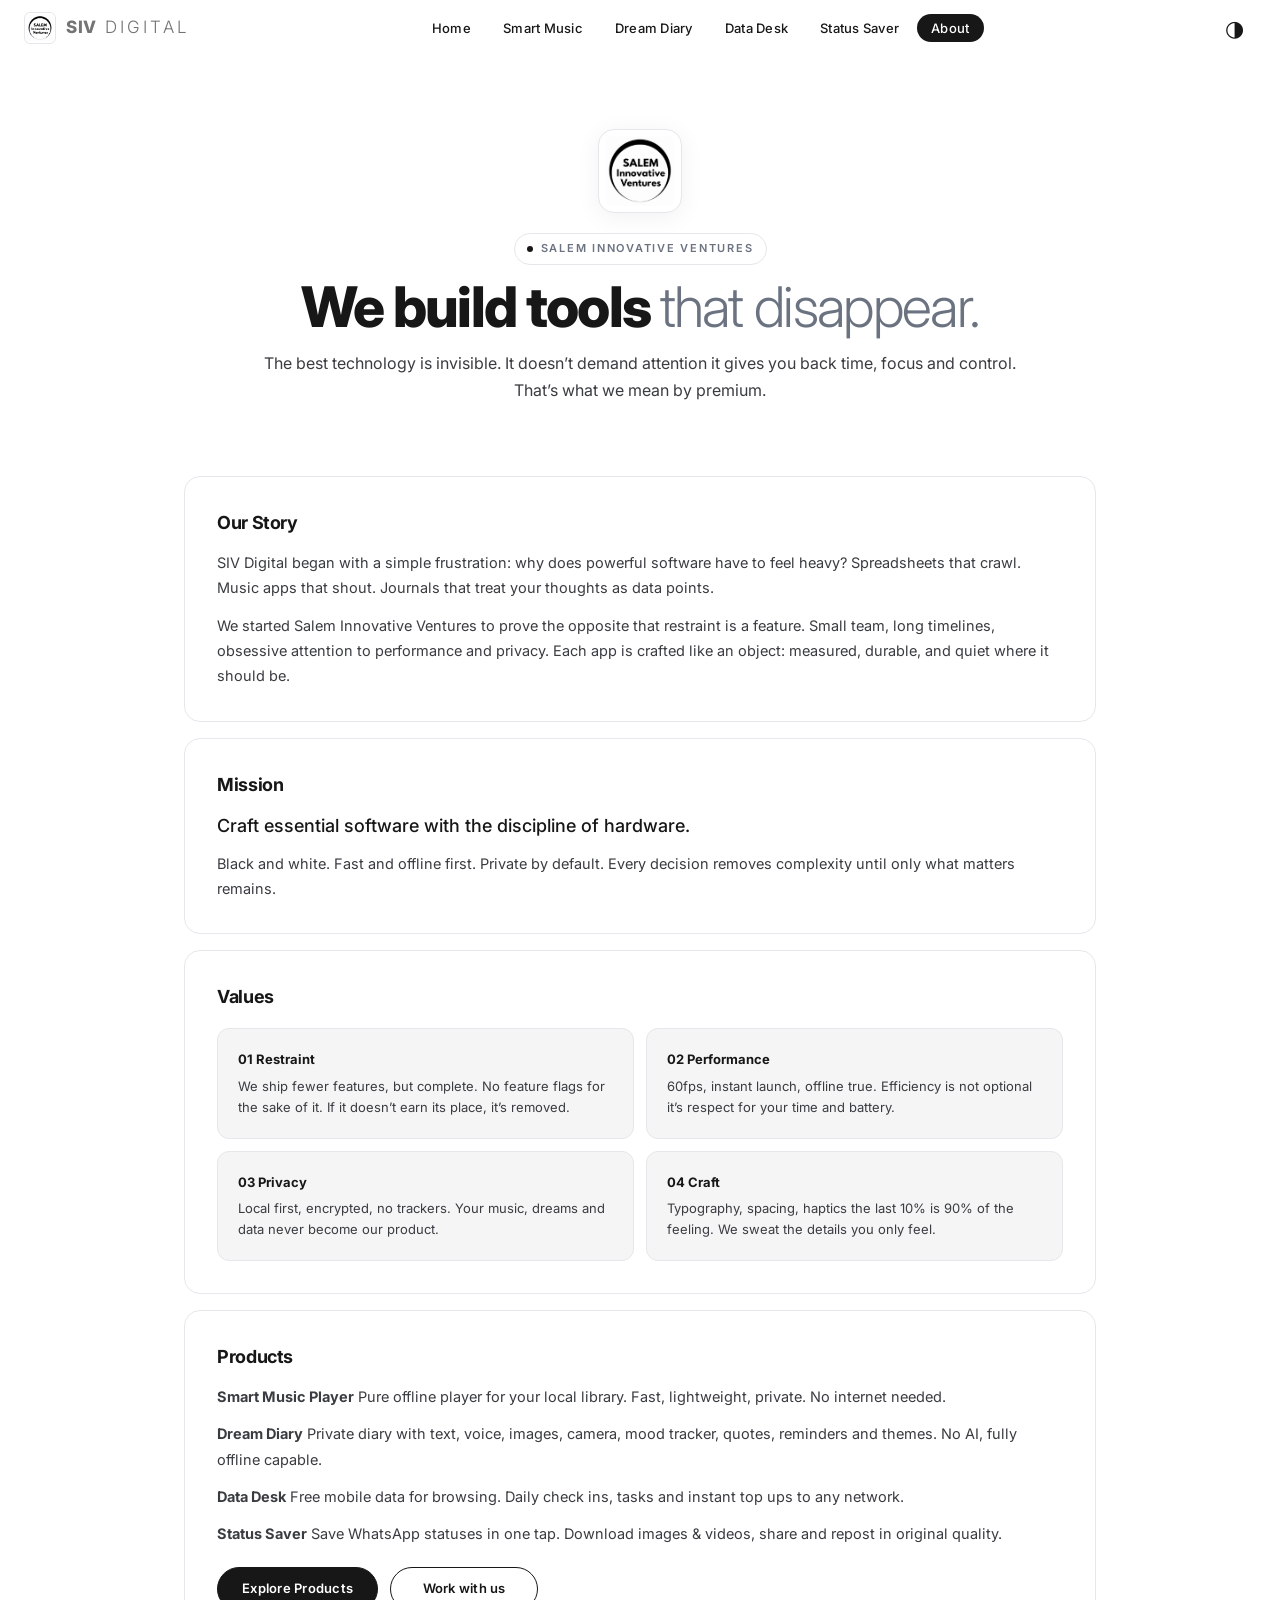
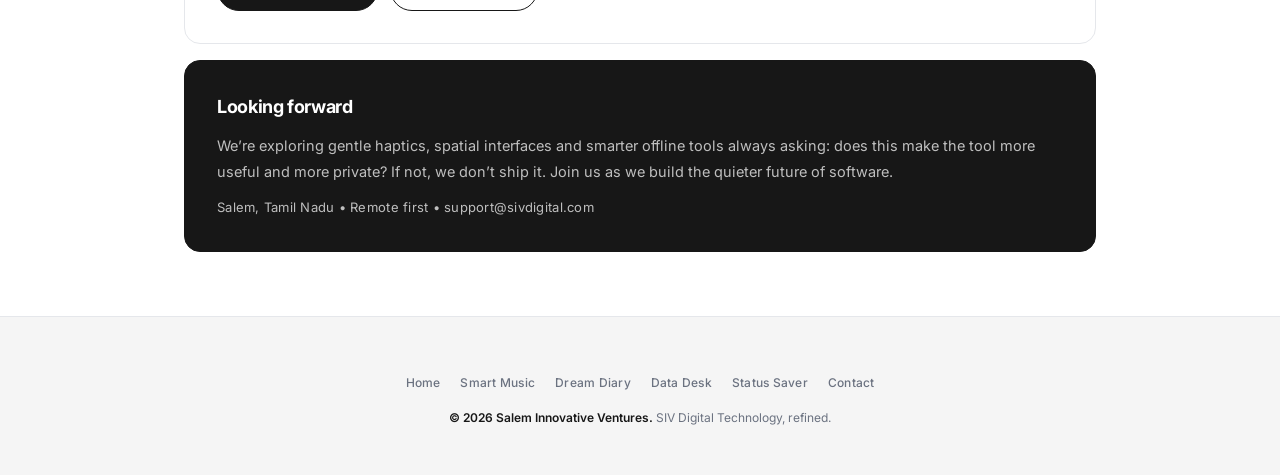
==== commit 569916e5: "feat: enhance HTML metadata for SEO and social sharing across multiple pages; update CSS for improve" ====
--- a/about.html
+++ b/about.html
@@ -5,8 +5,28 @@
   <meta name="viewport" content="width=device-width, initial-scale=1.0">
   <title>About SIV Digital</title>
   <meta name="description" content="About Salem Innovative Ventures the studio behind Smart Music Player, Dream Diary, Data Desk and Status Saver.">
+  <meta name="author" content="Salem Innovative Ventures">
+  <meta name="theme-color" content="#000000">
+  <link rel="canonical" href="https://sivdigital.com/about.html">
   <link rel="stylesheet" href="style.css">
   <link rel="icon" href="images/Salem inovative ventures logo.png">
+  <link rel="apple-touch-icon" href="images/Salem inovative ventures logo.png">
+  <!-- Open Graph / Facebook / WhatsApp / LinkedIn -->
+  <meta property="og:type" content="website">
+  <meta property="og:site_name" content="SIV Digital">
+  <meta property="og:locale" content="en_IN">
+  <meta property="og:title" content="About SIV Digital">
+  <meta property="og:description" content="Meet Salem Innovative Ventures. Creative software studio from Salem building 4 apps that solve real problems.">
+  <meta property="og:url" content="https://sivdigital.com/about.html">
+  <meta property="og:image" content="https://sivdigital.com/images/Salem%20inovative%20ventures%20logo.png">
+  <meta property="og:image:width" content="1200">
+  <meta property="og:image:height" content="630">
+  <meta property="og:image:alt" content="SIV Digital logo">
+  <!-- Twitter / X -->
+  <meta name="twitter:card" content="summary_large_image">
+  <meta name="twitter:title" content="About SIV Digital">
+  <meta name="twitter:description" content="Creative software studio behind Smart Music Player, Dream Diary, Data Desk and Status Saver.">
+  <meta name="twitter:image" content="https://sivdigital.com/images/Salem%20inovative%20ventures%20logo.png">
 </head>
 <body>
   <header id="site-header">
--- a/style.css
+++ b/style.css
@@ -108,8 +108,8 @@
   align-items: center;
   gap: 10px;
   font-weight: 700;
-  font-size: 14px;
-  letter-spacing: 0.14em;
+  font-size: 17px;
+  letter-spacing: 0.12em;
   text-transform: uppercase;
   color: var(--text);
   white-space: nowrap;
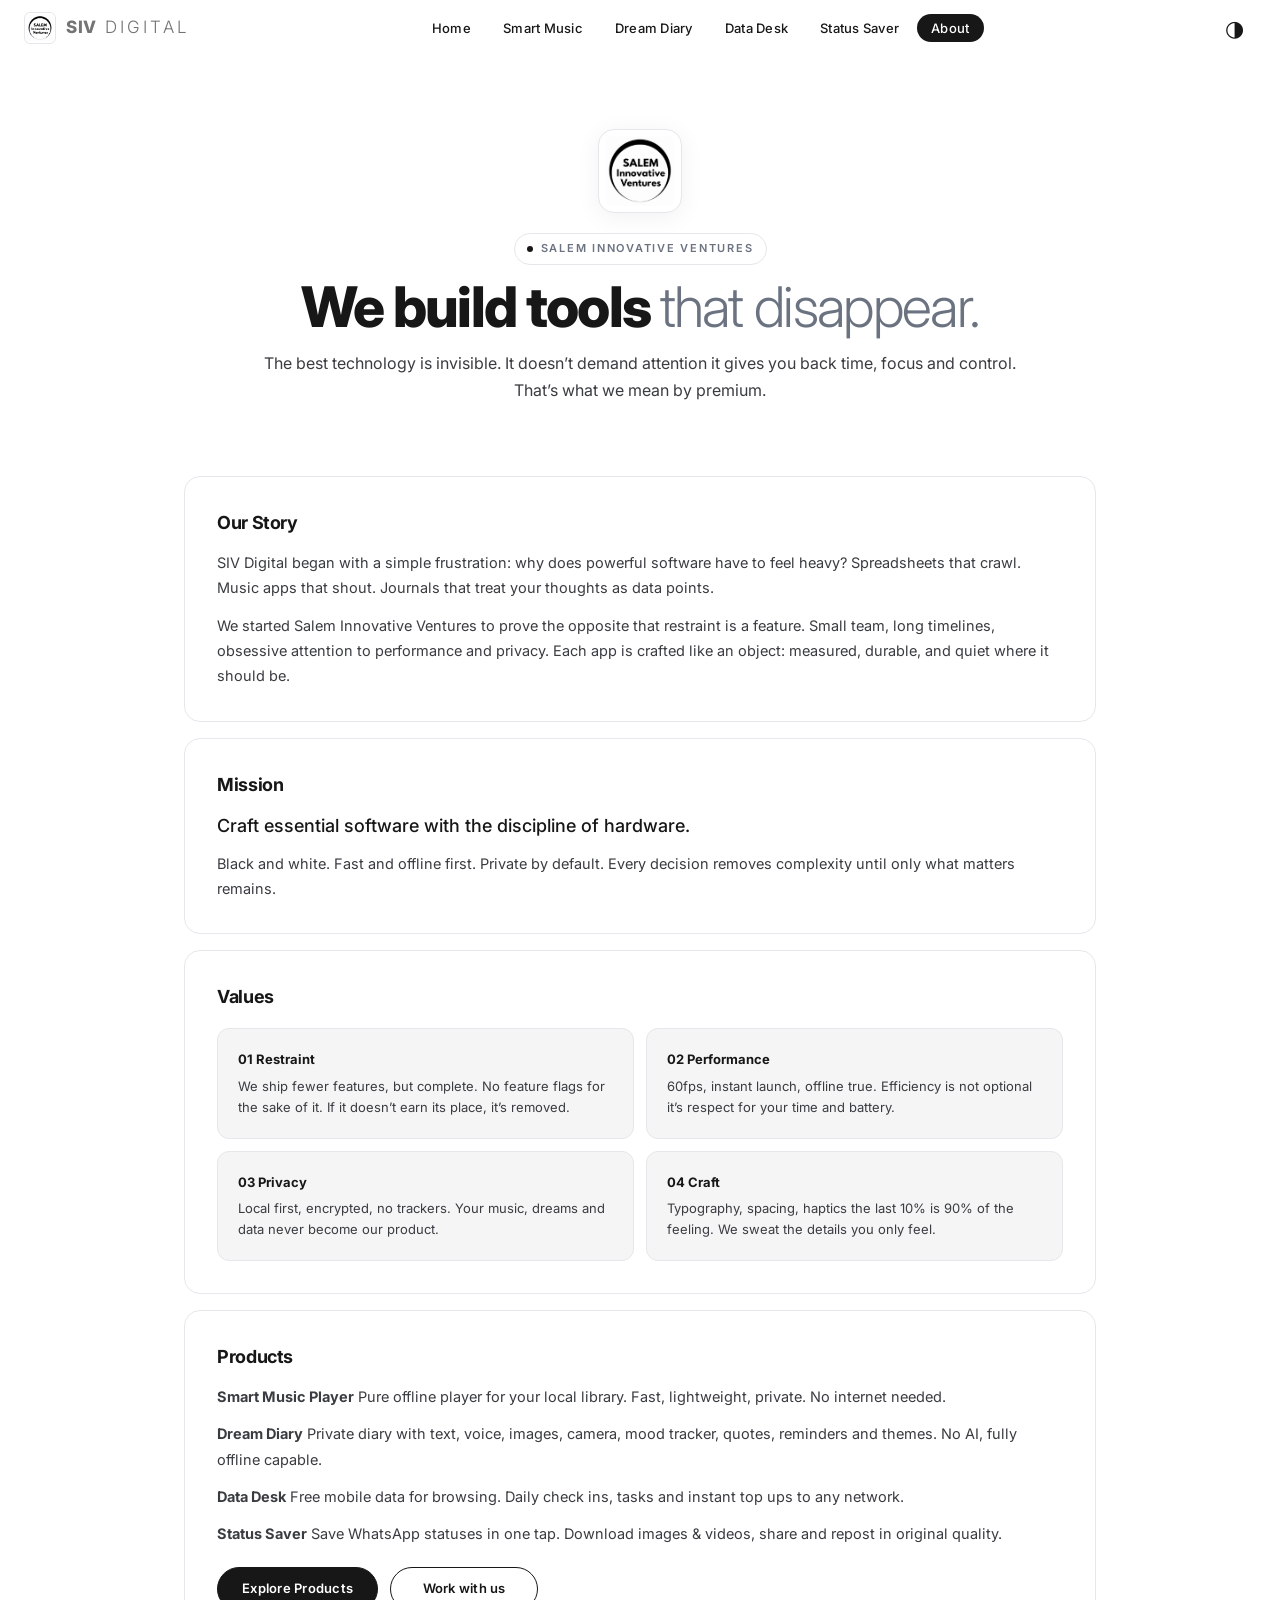
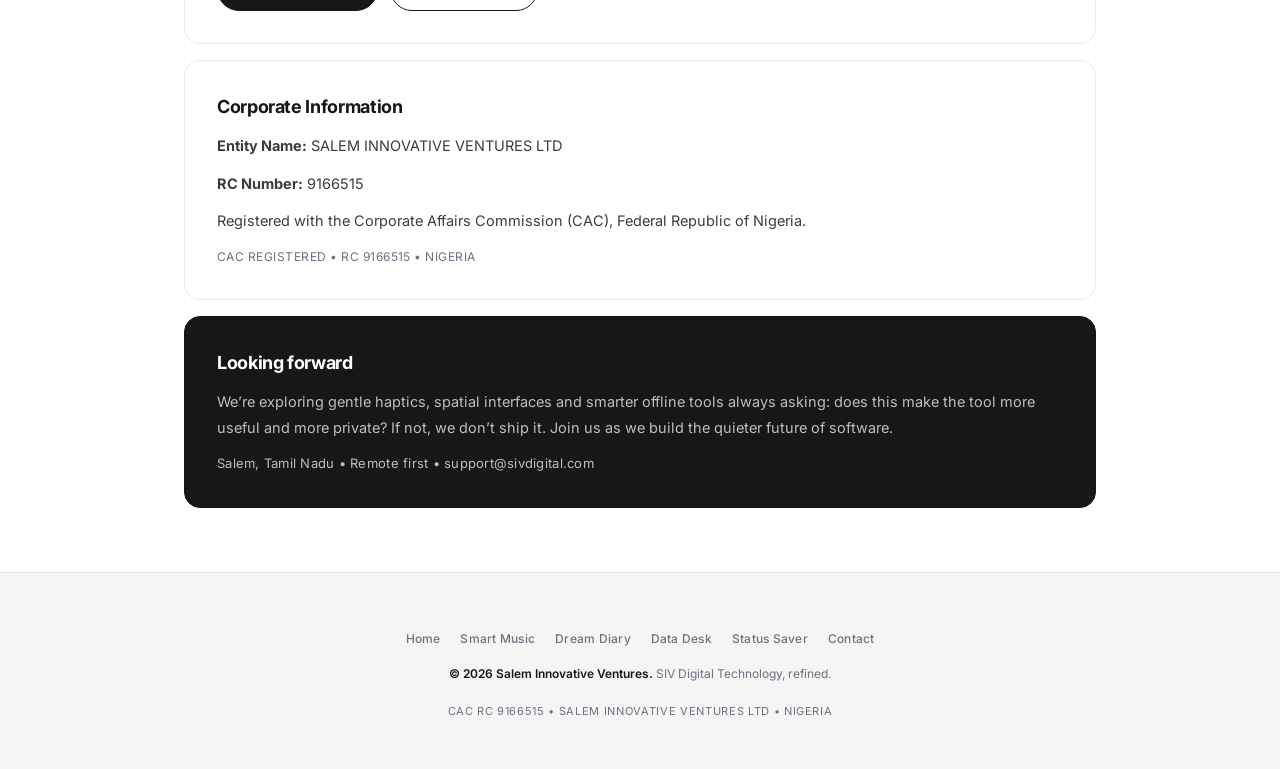
==== commit 7edb6889: "feat: add corporate information and registration details to multiple pages for transparency" ====
--- a/about.html
+++ b/about.html
@@ -119,6 +119,14 @@
       </div>
     </section>
 
+    <section class="about-section">
+      <h2>Corporate Information</h2>
+      <p><strong>Entity Name:</strong> SALEM INNOVATIVE VENTURES LTD</p>
+      <p><strong>RC Number:</strong> 9166515</p>
+      <p>Registered with the Corporate Affairs Commission (CAC), Federal Republic of Nigeria.</p>
+      <p style="margin-top:12px; font-size:12px; color:var(--text-tertiary); letter-spacing:0.04em; text-transform:uppercase;">CAC Registered • RC 9166515 • Nigeria</p>
+    </section>
+
     <section class="about-section about-section--invert">
       <h2>Looking forward</h2>
       <p>We’re exploring gentle haptics, spatial interfaces and smarter offline tools always asking: does this make the tool more useful and more private? If not, we don’t ship it. Join us as we build the quieter future of software.</p>
@@ -137,6 +145,7 @@
         <a href="mailto:support@sivdigital.com">Contact</a>
       </div>
       <p><strong>© 2026 Salem Innovative Ventures.</strong> SIV Digital Technology, refined.</p>
+      <p style="font-size:11px; letter-spacing:0.06em; text-transform:uppercase; color:var(--text-tertiary); margin-top:4px;">CAC RC 9166515 • SALEM INNOVATIVE VENTURES LTD • Nigeria</p>
     </div>
   </footer>
 
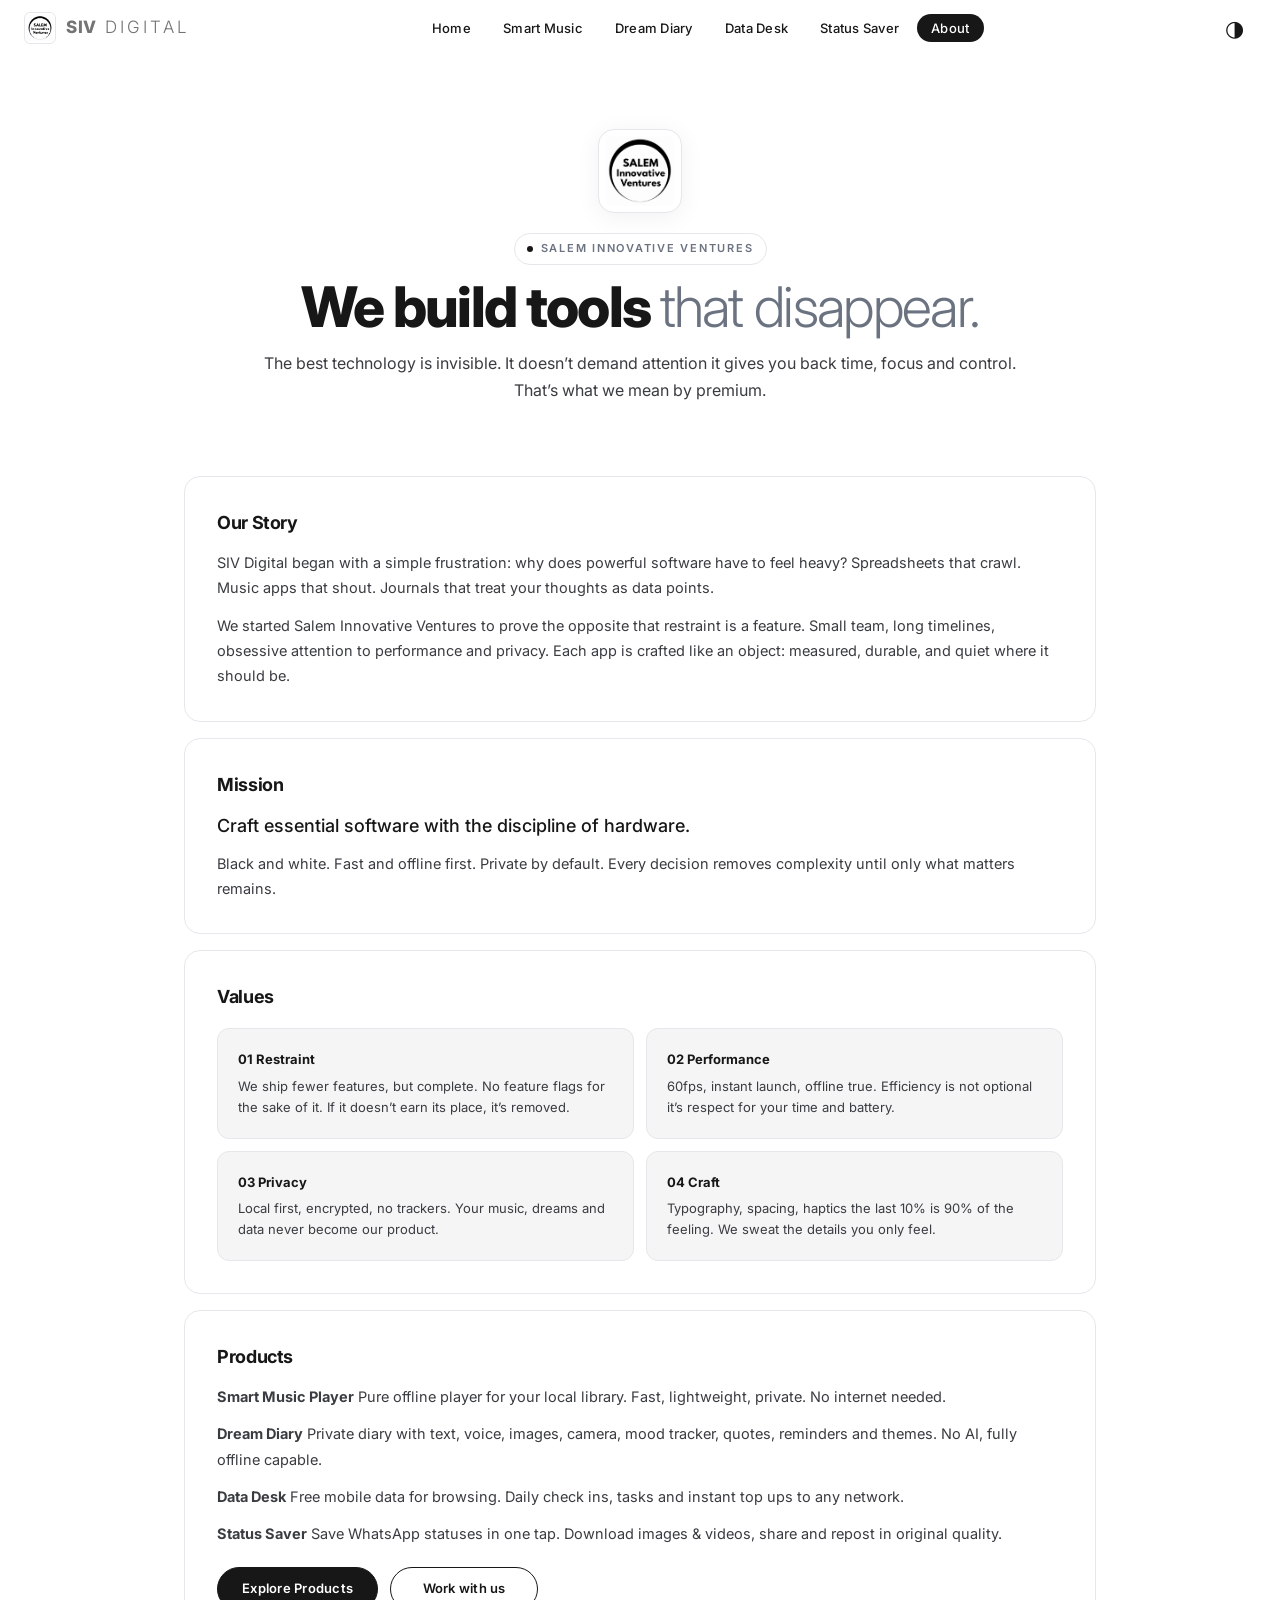
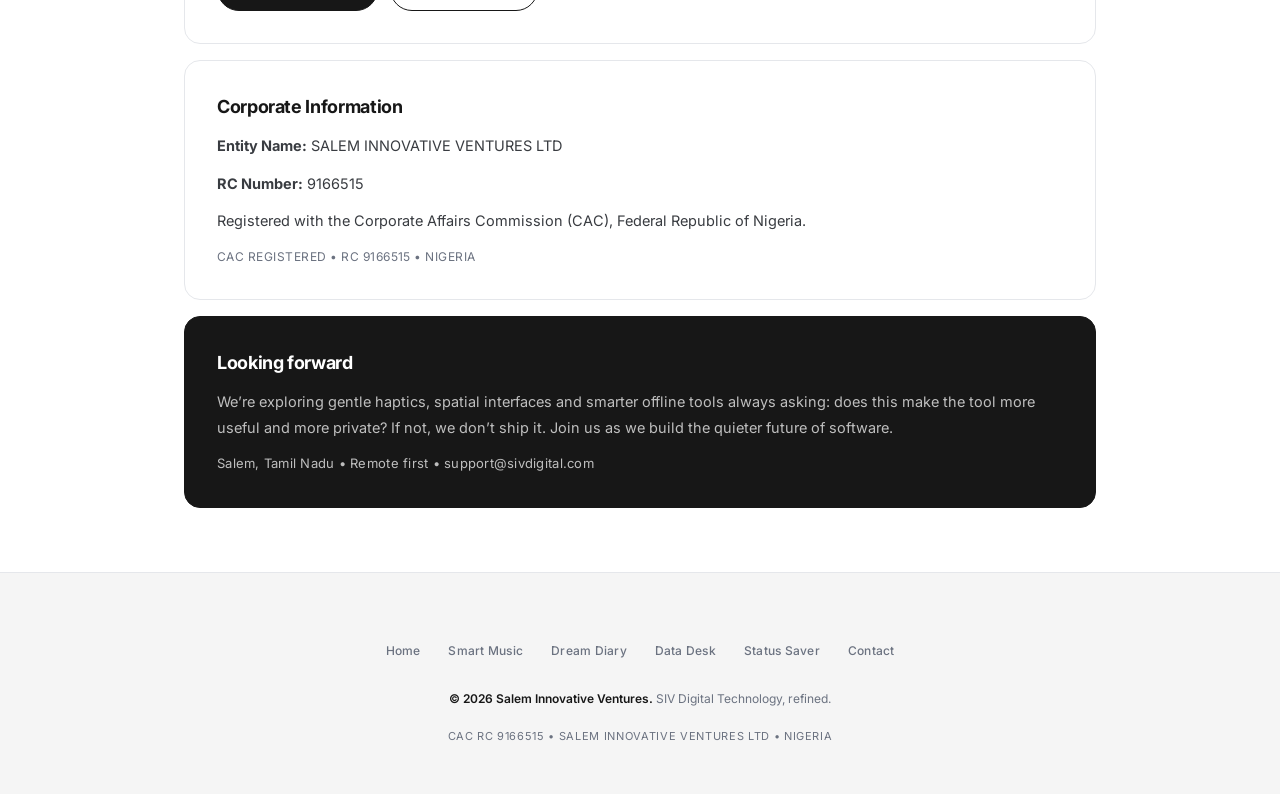
==== commit 00b2905b: "good" ====
--- a/about.html
+++ b/about.html
@@ -51,12 +51,12 @@
   </header>
 
   <div class="mobile-nav" id="mobileNav" aria-hidden="true">
-    <a href="index.html">Home <small>→</small></a>
-    <a href="smart-music-player.html">Smart Music <small>→</small></a>
-    <a href="dream-diary.html">Dream Diary <small>→</small></a>
-    <a href="data-desk.html">Data Desk <small>→</small></a>
-    <a href="status-saver.html">Status Saver <small>→</small></a>
-    <a href="about.html">About <small>• Current</small></a>
+    <a href="index.html" onclick="closeMenu()">Home <small>→</small></a>
+    <a href="smart-music-player.html" onclick="closeMenu()">Smart Music <small>→</small></a>
+    <a href="dream-diary.html" onclick="closeMenu()">Dream Diary <small>→</small></a>
+    <a href="data-desk.html" onclick="closeMenu()">Data Desk <small>→</small></a>
+    <a href="status-saver.html" onclick="closeMenu()">Status Saver <small>→</small></a>
+    <a href="about.html" onclick="closeMenu()">About <small>• Current</small></a>
     <div style="display:flex; gap:12px; margin-top:12px;">
       <button class="btn btn-secondary" style="flex:1;" onclick="toggleTheme()">Toggle Theme</button>
       <a href="mailto:support@sivdigital.com" class="btn btn-primary" style="flex:1;" onclick="closeMenu()">Contact</a>
--- a/style.css
+++ b/style.css
@@ -61,9 +61,17 @@
   --btn-secondary-border: #ffffff;
 }
 
-/* Reset */
-* { margin:0; padding:0; box-sizing:border-box; }
-html { scroll-behavior:smooth; scroll-padding-top: calc(var(--nav-height) + 20px); -webkit-font-smoothing:antialiased; -moz-osx-font-smoothing:grayscale; }
+/* Reset — mobile-first base */
+* { margin:0; padding:0; box-sizing:border-box; min-width:0; }
+html {
+  scroll-behavior:smooth;
+  scroll-padding-top: calc(var(--nav-height) + 20px);
+  -webkit-font-smoothing:antialiased;
+  -moz-osx-font-smoothing:grayscale;
+  -webkit-text-size-adjust:100%;
+  text-size-adjust:100%;
+  overflow-x:hidden;
+}
 body {
   font-family: 'Inter', system-ui, -apple-system, BlinkMacSystemFont, "Segoe UI", Roboto, Helvetica, Arial, sans-serif;
   background: var(--bg);
@@ -71,9 +79,13 @@
   line-height: 1.6;
   transition: background-color 0.3s ease, color 0.3s ease;
   overflow-x: hidden;
-}
-img { max-width:100%; display:block; }
-a { color: inherit; text-decoration:none; }
+  min-width:320px;
+  max-width:100vw;
+}
+img { max-width:100%; height:auto; display:block; }
+a { color: inherit; text-decoration:none; overflow-wrap:anywhere; }
+a, button { -webkit-tap-highlight-color: transparent; }
+p, li, h1, h2, h3 { overflow-wrap:break-word; word-break:break-word; }
 
 /* Selection */
 ::selection { background: var(--text); color: var(--bg); }
@@ -208,7 +220,7 @@
 .menu-toggle.open span:nth-child(2) { opacity: 0; width: 0; }
 .menu-toggle.open span:nth-child(3) { transform: translateY(-6.5px) rotate(-45deg); }
 
-/* Mobile drawer */
+/* Mobile drawer — fully responsive, scroll-lock, safe-area aware */
 .mobile-nav {
   display: none;
   position: fixed;
@@ -220,6 +232,11 @@
   gap: 8px;
   border-top: 1px solid var(--border);
   overflow-y: auto;
+  -webkit-overflow-scrolling: touch;
+  overscroll-behavior: contain;
+  /* Prevent iOS bounce behind drawer */
+  max-height: calc(100dvh - var(--nav-height));
+  max-height: calc(100vh - var(--nav-height));
 }
 .mobile-nav.open { display: flex; }
 .mobile-nav a {
@@ -764,6 +781,18 @@
 .divider { height:1px; background: var(--border); border:none; margin: 24px 0 0; }
 .sr-only { position:absolute; width:1px; height:1px; padding:0; margin:-1px; overflow:hidden; clip:rect(0,0,0,0); white-space:nowrap; border:0; }
 
+/* ================= PRIVACY — MOBILE SAFE LINKS ================= */
+.privacy-container a { word-break:break-word; overflow-wrap:anywhere; }
+.privacy-container p, .privacy-container li { overflow-wrap:break-word; word-break:break-word; }
+.privacy-container p[style*="display:flex"] { flex-wrap:wrap; gap:12px !important; }
+@media (max-width: 640px) {
+  .privacy-container p[style*="display:flex"] { flex-direction:column; align-items:stretch; }
+  .privacy-container p[style*="display:flex"] .btn { width:100%; }
+}
+
+/* ================= FOOTER — ENSURE TAP TARGETS ================= */
+.footer-links a { padding:6px 4px; min-height:44px; display:inline-flex; align-items:center; }
+
 /* ================= RESPONSIVE ================= */
 @media (max-width: 960px) {
   .app-grid { grid-template-columns: 1fr 1fr; }
@@ -772,25 +801,149 @@
   .product-hero.reverse .product-visual { order:2; }
   .features { grid-template-columns: 1fr 1fr; }
   .values-grid { grid-template-columns:1fr; }
-}
+  .product-visual { aspect-ratio: 16/10; min-height: 320px; }
+}
+
+@media (max-width: 768px) {
+  nav { padding: 0 20px; }
+  .hero { padding: 56px 20px 80px; }
+  .section-label { padding: 72px 20px 24px; }
+  .app-grid { padding: 0 20px 64px; gap: 20px; }
+  .product-hero { padding: 56px 20px 56px; gap:28px; }
+  .features { padding: 32px 20px 48px; }
+  .privacy-container { margin: 24px 20px; }
+  .about-content { padding: 28px 20px 48px; }
+}
+
 @media (max-width: 640px) {
-  nav { padding: 0 16px; }
+  nav { padding: 0 16px; gap:12px; }
   .nav-links, .nav-actions .desktop-only { display:none !important; }
-  .menu-toggle { display:flex; }
-  .hero { min-height: 88vh; padding: 48px 16px 72px; }
-  .hero-actions { flex-direction:column; width:100%; max-width:320px; }
-  .hero-actions .btn { width:100%; min-width:0; }
-  .section-label { padding: 64px 16px 24px; }
-  .app-grid { grid-template-columns:1fr; padding:0 16px 64px; gap:20px; }
-  .product-hero { padding:48px 16px 48px; }
-  .features { grid-template-columns:1fr; padding:24px 16px 40px; }
-  .about-content { padding:24px 16px 40px; }
-  .about-section { padding:20px; }
-  .privacy-container { margin:16px; padding:20px; border-radius:12px; }
-  .download-section { padding:40px 16px; }
-  .product-visual img { width:200px; height:200px; }
-  .app-visual img { width:120px; height:120px; }
-}
+  .menu-toggle { display:flex; width:44px; height:44px; }
+  .logo { font-size:15px; letter-spacing:0.10em; gap:8px; }
+  .logo img { width:30px; height:30px; }
+  .hero { min-height: auto; min-height: 88dvh; padding: 48px 16px 88px; }
+  .hero h1 { font-size: clamp(32px, 9vw, 44px); }
+  .hero p { font-size:15px; padding:0 4px; }
+  .hero-actions { flex-direction:column; width:100%; max-width:340px; gap:10px; }
+  .hero-actions .btn { width:100%; min-width:0; min-height:48px; }
+  .hero-meta { gap:16px 20px; margin-top:32px; padding-top:24px; display:grid; grid-template-columns: repeat(2, 1fr); width:100%; max-width:340px; }
+  .hero-meta div { min-width:0; }
+  .hero-meta strong { font-size:20px; }
+  .section-label { padding: 56px 16px 20px; }
+  .app-grid { grid-template-columns:1fr; padding:0 16px 48px; gap:16px; }
+  .app-card { border-radius:20px; }
+  .app-visual { aspect-ratio: 16/10; padding:24px 16px; }
+  .app-visual img { width:120px; height:120px; border-radius:24px; }
+  .app-card-body { padding:20px; }
+  .card-actions { gap:10px; }
+  .card-actions .btn { min-height:44px; font-size:13px; }
+  .product-hero { padding:40px 16px 40px; gap:24px; min-height:auto; }
+  .product-copy h1 { font-size: clamp(28px, 8vw, 36px); }
+  .product-copy > p { font-size:15px; max-width:none; }
+  .product-stats { gap:16px; padding:16px 0; }
+  .product-stats div { flex:1 1 auto; min-width:90px; text-align:center; }
+  .product-visual { aspect-ratio: auto; min-height: 260px; padding:32px 20px; border-radius:20px; }
+  .product-visual img { width:200px; height:200px; border-radius:28px; }
+  .features { grid-template-columns:1fr; padding:24px 16px 32px; gap:12px; }
+  .feature-card { padding:20px; border-radius:14px; }
+  .about-hero { padding:48px 16px 32px; }
+  .about-hero h1 { font-size: clamp(28px, 8vw, 36px); }
+  .about-hero p { font-size:15px; }
+  .about-content { padding:20px 16px 40px; gap:12px; }
+  .about-section { padding:20px; border-radius:14px; }
+  .about-section h2 { font-size:17px; }
+  .values-grid { grid-template-columns:1fr; }
+  .privacy-container { margin:12px; padding:20px 16px; border-radius:12px; max-width:none; width:auto; }
+  .privacy-container h1 { font-size:22px; line-height:1.2; }
+  .privacy-container h2 { font-size:16px; margin-top:24px; }
+  .privacy-container p, .privacy-container li { font-size:14px; }
+  .download-section { padding:48px 16px 40px; }
+  .download-section h2 { font-size: clamp(22px, 7vw, 28px); }
+  .download-actions { flex-direction:column; align-items:stretch; max-width:340px; margin-left:auto; margin-right:auto; gap:10px; }
+  .download-actions .btn { width:100%; min-height:48px; }
+  footer { padding:40px 16px 32px; }
+  .footer-links { gap:8px 16px; font-size:12px; }
+  .footer-inner p { font-size:11px; padding:0 8px; }
+  .scroll-hint { display:none; }
+  .divider { margin:0; }
+}
+
+/* Extra small — 480px and below */
+@media (max-width: 480px) {
+  nav { padding:0 12px; }
+  .logo { font-size:14px; letter-spacing:0.08em; }
+  .logo span { letter-spacing:0.14em; }
+  .hero { padding:32px 12px 72px; }
+  .hero-content { gap:18px; }
+  .eyebrow { font-size:10px; padding:5px 10px; }
+  .hero-meta { grid-template-columns: 1fr 1fr; gap:12px; max-width:300px; }
+  .hero-meta strong { font-size:19px; }
+  .section-label { padding:40px 12px 16px; }
+  .app-grid { padding:0 12px 32px; }
+  .product-hero { padding:32px 12px 32px; }
+  .features { padding:20px 12px 28px; }
+  .about-content { padding:16px 12px 32px; }
+  .privacy-container { margin:10px; padding:16px 14px; border-radius:10px; }
+  .privacy-container h1 { font-size:20px; }
+  .privacy-container ul, .privacy-container ol { padding-left:16px; }
+  .product-visual { min-height:220px; padding:24px 16px; }
+  .product-visual img { width:180px; height:180px; }
+  .app-card-body h3 { font-size:17px; }
+  .btn { min-width:0; height:44px; padding:0 18px; font-size:13px; }
+  .download-section { padding:36px 12px 32px; }
+}
+
+/* Product hero CTA stacking on mobile — override inline flex styles */
+@media (max-width: 640px) {
+  .product-copy > div[style*="display:flex"] {
+    flex-direction: column;
+    align-items: stretch;
+    width: 100%;
+  }
+  .product-copy > div[style*="display:flex"] .btn {
+    width: 100%;
+    min-height: 48px;
+    justify-content: center;
+  }
+  /* General inline flex groups (e.g., about section buttons) */
+  .about-section div[style*="display:flex"] {
+    flex-direction: column;
+  }
+  .about-section div[style*="display:flex"] .btn {
+    width: 100%;
+  }
+}
+
+/* Ultra small — 380px and below (iPhone SE, Galaxy small) */
+@media (max-width: 380px) {
+  .hero h1 { font-size: clamp(28px, 8.5vw, 36px); line-height:1.05; }
+  .hero p { font-size:14px; }
+  .card-actions { flex-direction:column; }
+  .card-actions .btn { width:100%; }
+  .product-stats { flex-direction:row; gap:12px; }
+  .product-stats div strong { font-size:18px; }
+  .product-stats div span { font-size:10px; }
+  .privacy-container { margin:8px; padding:14px 12px; }
+  .about-hero img { width:72px !important; height:72px !important; }
+  .footer-links { gap:6px 12px; justify-content:center; }
+  .footer-links a { font-size:11px; }
+  .mobile-nav div[style*="display:flex"] { gap:8px !important; }
+  .mobile-nav div[style*="display:flex"] .btn { font-size:12px; padding:0 12px; }
+}
+
+/* Touch / hover refinement — disable hover lift on touch devices */
+@media (hover: none) {
+  .app-card:hover { transform:none; box-shadow:none; border-color:var(--card-border); }
+  .feature-card:hover { transform:none; }
+  .btn-primary:hover, .btn-secondary:hover { transform:none; }
+}
+
+/* Ensure mobile nav covers safe area */
+@supports (padding: max(0px)) {
+  .mobile-nav { padding-bottom: max(24px, env(safe-area-inset-bottom)); padding-left: max(16px, env(safe-area-inset-left)); padding-right: max(16px, env(safe-area-inset-right)); }
+  header { padding-left: env(safe-area-inset-left); padding-right: env(safe-area-inset-right); }
+}
+
 @media (min-width: 641px) {
   .mobile-nav { display:none !important; }
 }
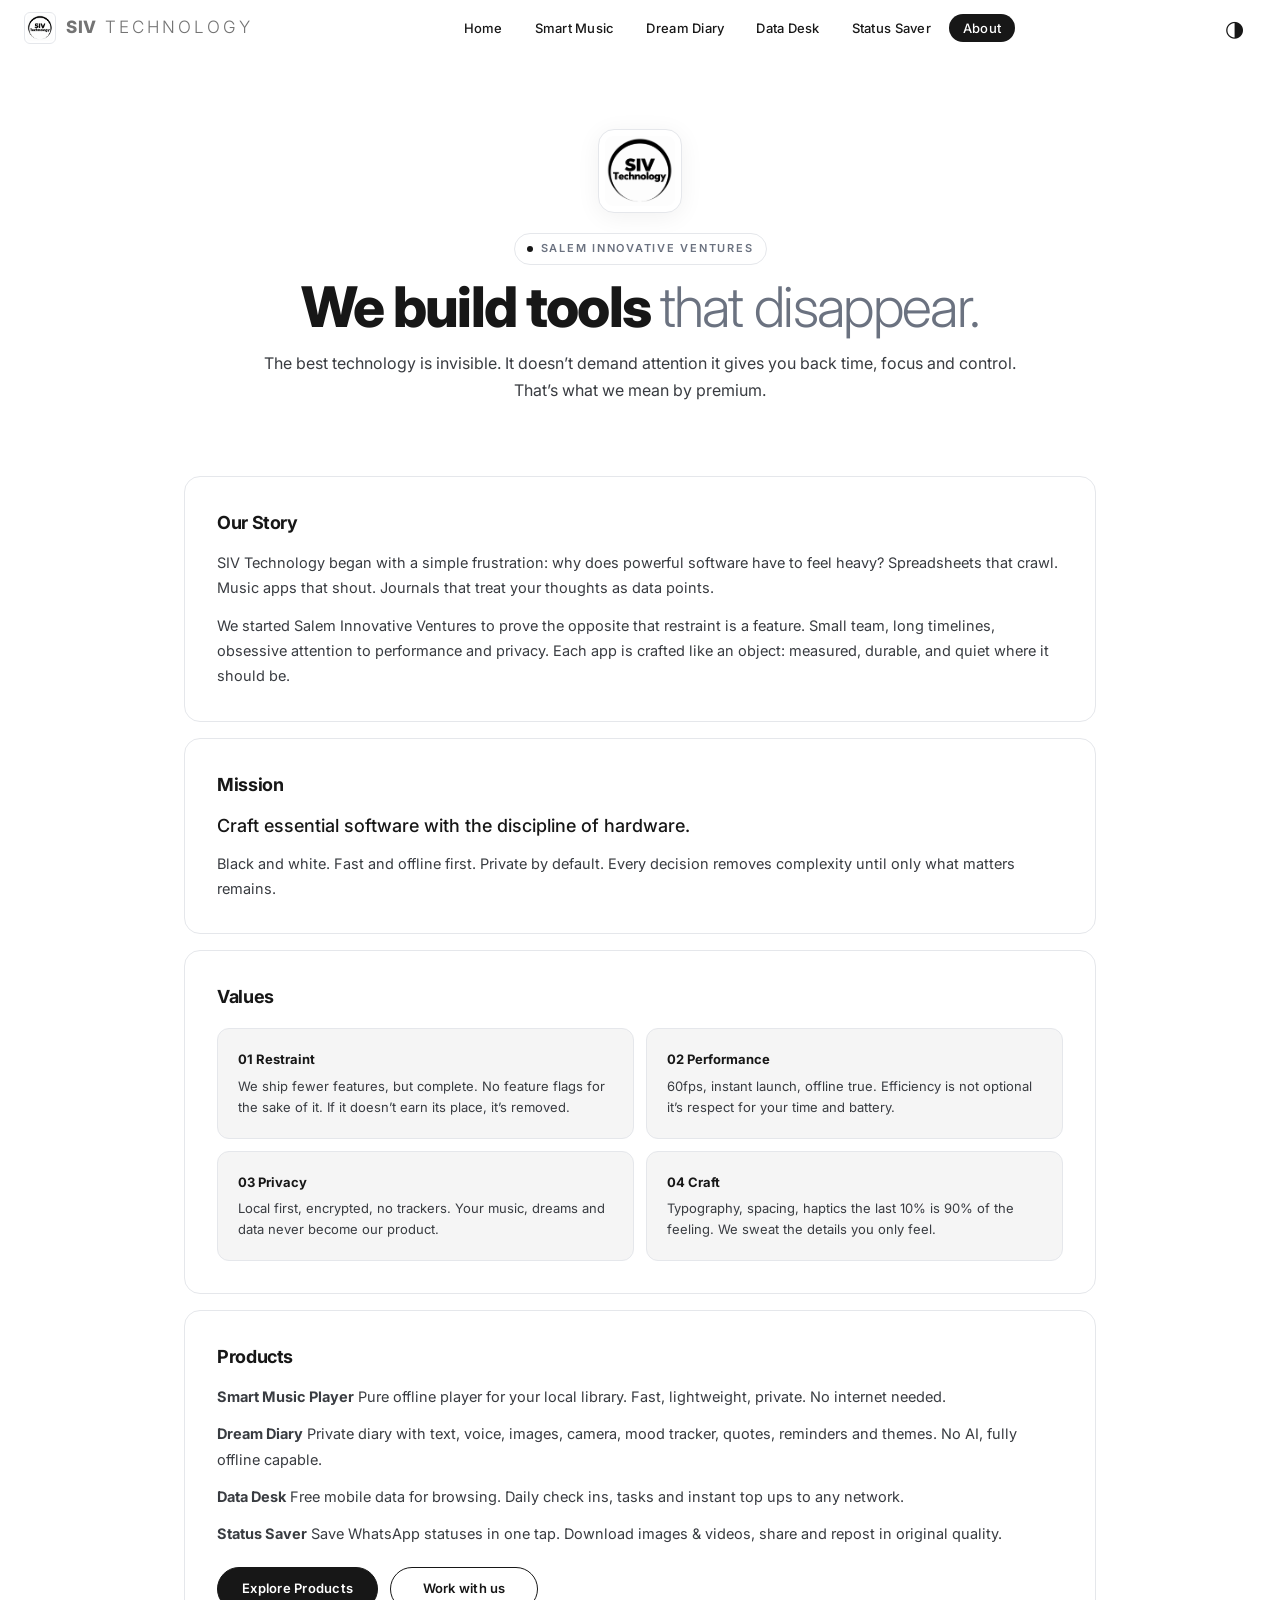
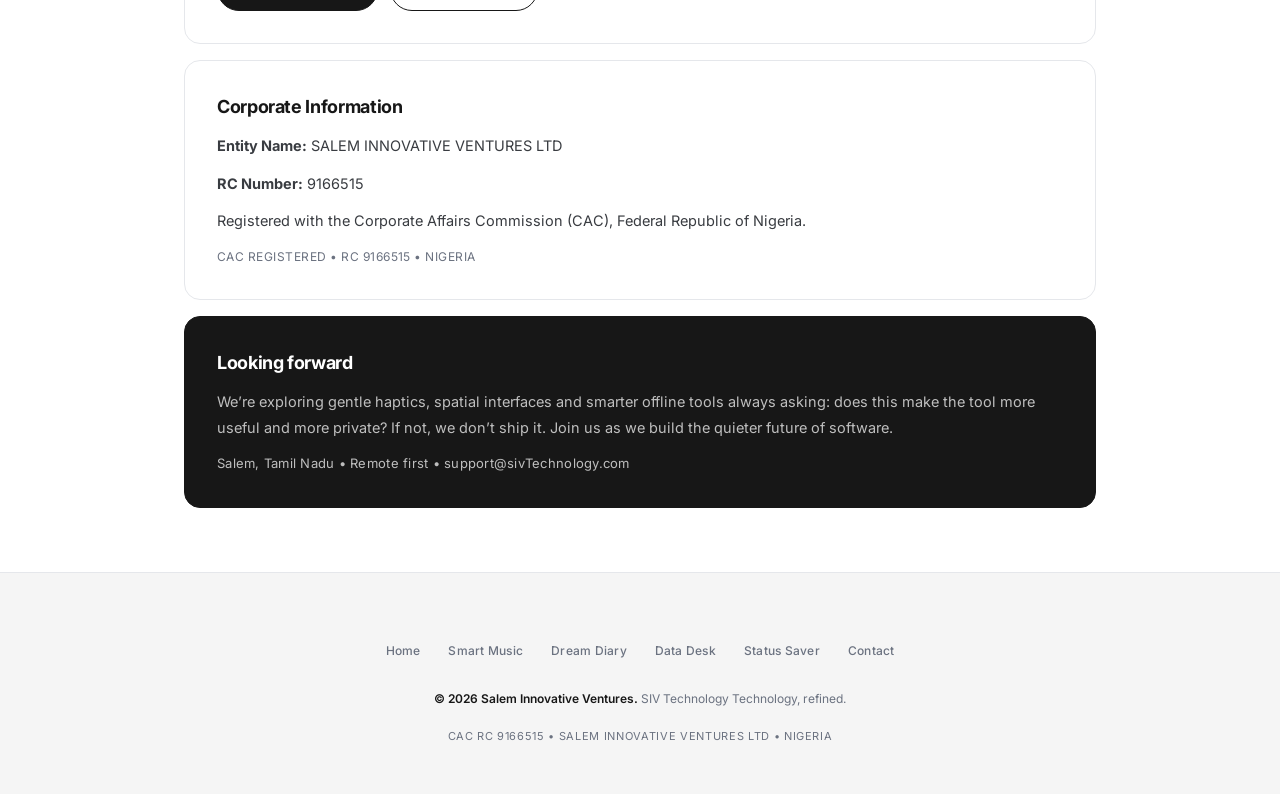
==== commit b8006ef2: "Refactor code structure for improved readability and maintainability" ====
--- a/about.html
+++ b/about.html
@@ -1,163 +1,323 @@
-<!DOCTYPE html>
+<!doctype html>
 <html lang="en" data-theme="light">
-<head>
-  <meta charset="UTF-8">
-  <meta name="viewport" content="width=device-width, initial-scale=1.0">
-  <title>About SIV Digital</title>
-  <meta name="description" content="About Salem Innovative Ventures the studio behind Smart Music Player, Dream Diary, Data Desk and Status Saver.">
-  <meta name="author" content="Salem Innovative Ventures">
-  <meta name="theme-color" content="#000000">
-  <link rel="canonical" href="https://sivdigital.com/about.html">
-  <link rel="stylesheet" href="style.css">
-  <link rel="icon" href="images/Salem inovative ventures logo.png">
-  <link rel="apple-touch-icon" href="images/Salem inovative ventures logo.png">
-  <!-- Open Graph / Facebook / WhatsApp / LinkedIn -->
-  <meta property="og:type" content="website">
-  <meta property="og:site_name" content="SIV Digital">
-  <meta property="og:locale" content="en_IN">
-  <meta property="og:title" content="About SIV Digital">
-  <meta property="og:description" content="Meet Salem Innovative Ventures. Creative software studio from Salem building 4 apps that solve real problems.">
-  <meta property="og:url" content="https://sivdigital.com/about.html">
-  <meta property="og:image" content="https://sivdigital.com/images/Salem%20inovative%20ventures%20logo.png">
-  <meta property="og:image:width" content="1200">
-  <meta property="og:image:height" content="630">
-  <meta property="og:image:alt" content="SIV Digital logo">
-  <!-- Twitter / X -->
-  <meta name="twitter:card" content="summary_large_image">
-  <meta name="twitter:title" content="About SIV Digital">
-  <meta name="twitter:description" content="Creative software studio behind Smart Music Player, Dream Diary, Data Desk and Status Saver.">
-  <meta name="twitter:image" content="https://sivdigital.com/images/Salem%20inovative%20ventures%20logo.png">
-</head>
-<body>
-  <header id="site-header">
-    <nav aria-label="Primary">
-      <a href="index.html" class="logo">
-        <img src="images/Salem inovative ventures logo.png" alt="Salem Innovative Ventures logo">
-        <span><strong>SIV</strong> DIGITAL</span>
-      </a>
-      <ul class="nav-links">
-        <li><a href="index.html">Home</a></li>
-        <li><a href="smart-music-player.html">Smart Music</a></li>
-        <li><a href="dream-diary.html">Dream Diary</a></li>
-        <li><a href="data-desk.html">Data Desk</a></li>
-        <li><a href="status-saver.html">Status Saver</a></li>
-        <li><a class="active" href="about.html">About</a></li>
-      </ul>
-      <div class="nav-actions">
-        <button class="icon-btn desktop-only" aria-label="Toggle theme" onclick="toggleTheme()"><span id="themeIcon">◑</span></button>
-        <button class="menu-toggle" id="menuToggle" aria-label="Open menu" aria-expanded="false" onclick="toggleMenu()"><span></span><span></span><span></span></button>
+  <head>
+    <meta charset="UTF-8" />
+    <meta name="viewport" content="width=device-width, initial-scale=1.0" />
+    <title>About SIV Technology</title>
+    <meta
+      name="description"
+      content="About Salem Innovative Ventures the studio behind Smart Music Player, Dream Diary, Data Desk and Status Saver."
+    />
+    <meta name="author" content="Salem Innovative Ventures" />
+    <meta name="theme-color" content="#000000" />
+    <link rel="canonical" href="https://sivTechnology.com/about.html" />
+    <link rel="stylesheet" href="style.css" />
+    <link rel="icon" href="images/Salem inovative ventures logo.png" />
+    <link rel="apple-touch-icon" href="images/Salem inovative ventures logo.png" />
+    <!-- Open Graph / Facebook / WhatsApp / LinkedIn -->
+    <meta property="og:type" content="website" />
+    <meta property="og:site_name" content="SIV Technology" />
+    <meta property="og:locale" content="en_IN" />
+    <meta property="og:title" content="About SIV Technology" />
+    <meta
+      property="og:description"
+      content="Meet Salem Innovative Ventures. Creative software studio from Salem building 4 apps that solve real problems."
+    />
+    <meta property="og:url" content="https://sivTechnology.com/about.html" />
+    <meta
+      property="og:image"
+      content="https://sivTechnology.com/images/Salem%20inovative%20ventures%20logo.png"
+    />
+    <meta property="og:image:width" content="1200" />
+    <meta property="og:image:height" content="630" />
+    <meta property="og:image:alt" content="SIV Technology logo" />
+    <!-- Twitter / X -->
+    <meta name="twitter:card" content="summary_large_image" />
+    <meta name="twitter:title" content="About SIV Technology" />
+    <meta
+      name="twitter:description"
+      content="Creative software studio behind Smart Music Player, Dream Diary, Data Desk and Status Saver."
+    />
+    <meta
+      name="twitter:image"
+      content="https://sivTechnology.com/images/Salem%20inovative%20ventures%20logo.png"
+    />
+  </head>
+  <body>
+    <header id="site-header">
+      <nav aria-label="Primary">
+        <a href="index.html" class="logo">
+          <img
+            src="images/Salem inovative ventures logo.png"
+            alt="Salem Innovative Ventures logo"
+          />
+          <span><strong>SIV</strong> Technology</span>
+        </a>
+        <ul class="nav-links">
+          <li><a href="index.html">Home</a></li>
+          <li><a href="smart-music-player.html">Smart Music</a></li>
+          <li><a href="dream-diary.html">Dream Diary</a></li>
+          <li><a href="data-desk.html">Data Desk</a></li>
+          <li><a href="status-saver.html">Status Saver</a></li>
+          <li><a class="active" href="about.html">About</a></li>
+        </ul>
+        <div class="nav-actions">
+          <button
+            class="icon-btn desktop-only"
+            aria-label="Toggle theme"
+            onclick="toggleTheme()"
+          >
+            <span id="themeIcon">◑</span>
+          </button>
+          <button
+            class="menu-toggle"
+            id="menuToggle"
+            aria-label="Open menu"
+            aria-expanded="false"
+            onclick="toggleMenu()"
+          >
+            <span></span><span></span><span></span>
+          </button>
+        </div>
+      </nav>
+    </header>
+
+    <div class="mobile-nav" id="mobileNav" aria-hidden="true">
+      <a href="index.html" onclick="closeMenu()">Home <small>→</small></a>
+      <a href="smart-music-player.html" onclick="closeMenu()">Smart Music <small>→</small></a>
+      <a href="dream-diary.html" onclick="closeMenu()">Dream Diary <small>→</small></a>
+      <a href="data-desk.html" onclick="closeMenu()">Data Desk <small>→</small></a>
+      <a href="status-saver.html" onclick="closeMenu()">Status Saver <small>→</small></a>
+      <a href="about.html" onclick="closeMenu()">About <small>• Current</small></a>
+      <div style="display: flex; gap: 12px; margin-top: 12px">
+        <button class="btn btn-secondary" style="flex: 1" onclick="toggleTheme()">
+          Toggle Theme
+        </button>
+        <a
+          href="mailto:support@sivTechnology.com"
+          class="btn btn-primary"
+          style="flex: 1"
+          onclick="closeMenu()"
+          >Contact</a
+        >
       </div>
-    </nav>
-  </header>
-
-  <div class="mobile-nav" id="mobileNav" aria-hidden="true">
-    <a href="index.html" onclick="closeMenu()">Home <small>→</small></a>
-    <a href="smart-music-player.html" onclick="closeMenu()">Smart Music <small>→</small></a>
-    <a href="dream-diary.html" onclick="closeMenu()">Dream Diary <small>→</small></a>
-    <a href="data-desk.html" onclick="closeMenu()">Data Desk <small>→</small></a>
-    <a href="status-saver.html" onclick="closeMenu()">Status Saver <small>→</small></a>
-    <a href="about.html" onclick="closeMenu()">About <small>• Current</small></a>
-    <div style="display:flex; gap:12px; margin-top:12px;">
-      <button class="btn btn-secondary" style="flex:1;" onclick="toggleTheme()">Toggle Theme</button>
-      <a href="mailto:support@sivdigital.com" class="btn btn-primary" style="flex:1;" onclick="closeMenu()">Contact</a>
     </div>
-  </div>
-
-  <section class="about-hero">
-    <div style="display:flex; justify-content:center; margin-bottom:20px;">
-      <img src="images/Salem inovative ventures logo.png" alt="Salem Innovative Ventures logo" style="width:84px; height:84px; border-radius:16px; background:#fff; padding:6px; border:1px solid var(--border); box-shadow: var(--shadow-md);">
+
+    <section class="about-hero">
+      <div style="display: flex; justify-content: center; margin-bottom: 20px">
+        <img
+          src="images/Salem inovative ventures logo.png"
+          alt="Salem Innovative Ventures logo"
+          style="
+            width: 84px;
+            height: 84px;
+            border-radius: 16px;
+            background: #fff;
+            padding: 6px;
+            border: 1px solid var(--border);
+            box-shadow: var(--shadow-md);
+          "
+        />
+      </div>
+      <div class="eyebrow" style="margin: 0 auto 16px; display: inline-flex">
+        Salem Innovative Ventures
+      </div>
+      <h1>We build tools <span>that disappear.</span></h1>
+      <p>
+        The best technology is invisible. It doesn’t demand attention it gives you back time,
+        focus and control. That’s what we mean by premium.
+      </p>
+    </section>
+
+    <div class="about-content">
+      <section class="about-section">
+        <h2>Our Story</h2>
+        <p>
+          SIV Technology began with a simple frustration: why does powerful software have to
+          feel heavy? Spreadsheets that crawl. Music apps that shout. Journals that treat your
+          thoughts as data points.
+        </p>
+        <p>
+          We started Salem Innovative Ventures to prove the opposite that restraint is a
+          feature. Small team, long timelines, obsessive attention to performance and privacy.
+          Each app is crafted like an object: measured, durable, and quiet where it should be.
+        </p>
+      </section>
+
+      <section class="about-section">
+        <h2>Mission</h2>
+        <p style="font-size: 18px; font-weight: 500; color: var(--text); line-height: 1.5">
+          Craft essential software with the discipline of hardware.
+        </p>
+        <p>
+          Black and white. Fast and offline first. Private by default. Every decision removes
+          complexity until only what matters remains.
+        </p>
+      </section>
+
+      <section class="about-section" id="values">
+        <h2>Values</h2>
+        <div class="values-grid">
+          <div class="value-card">
+            <h3>01 Restraint</h3>
+            <p>
+              We ship fewer features, but complete. No feature flags for the sake of it. If it
+              doesn’t earn its place, it’s removed.
+            </p>
+          </div>
+          <div class="value-card">
+            <h3>02 Performance</h3>
+            <p>
+              60fps, instant launch, offline true. Efficiency is not optional it’s respect for
+              your time and battery.
+            </p>
+          </div>
+          <div class="value-card">
+            <h3>03 Privacy</h3>
+            <p>
+              Local first, encrypted, no trackers. Your music, dreams and data never become our
+              product.
+            </p>
+          </div>
+          <div class="value-card">
+            <h3>04 Craft</h3>
+            <p>
+              Typography, spacing, haptics the last 10% is 90% of the feeling. We sweat the
+              details you only feel.
+            </p>
+          </div>
+        </div>
+      </section>
+
+      <section class="about-section">
+        <h2>Products</h2>
+        <p>
+          <strong>Smart Music Player</strong> Pure offline player for your local library. Fast,
+          lightweight, private. No internet needed.
+        </p>
+        <p>
+          <strong>Dream Diary</strong> Private diary with text, voice, images, camera, mood
+          tracker, quotes, reminders and themes. No AI, fully offline capable.
+        </p>
+        <p>
+          <strong>Data Desk</strong> Free mobile data for browsing. Daily check ins, tasks and
+          instant top ups to any network.
+        </p>
+        <p>
+          <strong>Status Saver</strong> Save WhatsApp statuses in one tap. Download images &
+          videos, share and repost in original quality.
+        </p>
+        <div style="display: flex; gap: 12px; margin-top: 20px; flex-wrap: wrap">
+          <a href="index.html#apps" class="btn btn-primary">Explore Products</a>
+          <a href="mailto:support@sivTechnology.com" class="btn btn-secondary">Work with us</a>
+        </div>
+      </section>
+
+      <section class="about-section">
+        <h2>Corporate Information</h2>
+        <p><strong>Entity Name:</strong> SALEM INNOVATIVE VENTURES LTD</p>
+        <p><strong>RC Number:</strong> 9166515</p>
+        <p>
+          Registered with the Corporate Affairs Commission (CAC), Federal Republic of Nigeria.
+        </p>
+        <p
+          style="
+            margin-top: 12px;
+            font-size: 12px;
+            color: var(--text-tertiary);
+            letter-spacing: 0.04em;
+            text-transform: uppercase;
+          "
+        >
+          CAC Registered • RC 9166515 • Nigeria
+        </p>
+      </section>
+
+      <section class="about-section about-section--invert">
+        <h2>Looking forward</h2>
+        <p>
+          We’re exploring gentle haptics, spatial interfaces and smarter offline tools always
+          asking: does this make the tool more useful and more private? If not, we don’t ship
+          it. Join us as we build the quieter future of software.
+        </p>
+        <p style="margin-top: 12px; font-size: 13px; letter-spacing: 0.02em">
+          Salem, Tamil Nadu • Remote first • support@sivTechnology.com
+        </p>
+      </section>
     </div>
-    <div class="eyebrow" style="margin:0 auto 16px; display:inline-flex;">Salem Innovative Ventures</div>
-    <h1>We build tools <span>that disappear.</span></h1>
-    <p>The best technology is invisible. It doesn’t demand attention it gives you back time, focus and control. That’s what we mean by premium.</p>
-  </section>
-
-  <div class="about-content">
-    <section class="about-section">
-      <h2>Our Story</h2>
-      <p>SIV Digital began with a simple frustration: why does powerful software have to feel heavy? Spreadsheets that crawl. Music apps that shout. Journals that treat your thoughts as data points.</p>
-      <p>We started Salem Innovative Ventures to prove the opposite that restraint is a feature. Small team, long timelines, obsessive attention to performance and privacy. Each app is crafted like an object: measured, durable, and quiet where it should be.</p>
-    </section>
-
-    <section class="about-section">
-      <h2>Mission</h2>
-      <p style="font-size:18px; font-weight:500; color:var(--text); line-height:1.5;">Craft essential software with the discipline of hardware.</p>
-      <p>Black and white. Fast and offline first. Private by default. Every decision removes complexity until only what matters remains.</p>
-    </section>
-
-    <section class="about-section" id="values">
-      <h2>Values</h2>
-      <div class="values-grid">
-        <div class="value-card">
-          <h3>01 Restraint</h3>
-          <p>We ship fewer features, but complete. No feature flags for the sake of it. If it doesn’t earn its place, it’s removed.</p>
+
+    <footer>
+      <div class="footer-inner">
+        <div class="footer-links">
+          <a href="index.html">Home</a>
+          <a href="smart-music-player.html">Smart Music</a>
+          <a href="dream-diary.html">Dream Diary</a>
+          <a href="data-desk.html">Data Desk</a>
+          <a href="status-saver.html">Status Saver</a>
+          <a href="mailto:support@sivTechnology.com">Contact</a>
         </div>
-        <div class="value-card">
-          <h3>02 Performance</h3>
-          <p>60fps, instant launch, offline true. Efficiency is not optional it’s respect for your time and battery.</p>
-        </div>
-        <div class="value-card">
-          <h3>03 Privacy</h3>
-          <p>Local first, encrypted, no trackers. Your music, dreams and data never become our product.</p>
-        </div>
-        <div class="value-card">
-          <h3>04 Craft</h3>
-          <p>Typography, spacing, haptics the last 10% is 90% of the feeling. We sweat the details you only feel.</p>
-        </div>
+        <p>
+          <strong>© 2026 Salem Innovative Ventures.</strong> SIV Technology Technology,
+          refined.
+        </p>
+        <p
+          style="
+            font-size: 11px;
+            letter-spacing: 0.06em;
+            text-transform: uppercase;
+            color: var(--text-tertiary);
+            margin-top: 4px;
+          "
+        >
+          CAC RC 9166515 • SALEM INNOVATIVE VENTURES LTD • Nigeria
+        </p>
       </div>
-    </section>
-
-    <section class="about-section">
-      <h2>Products</h2>
-      <p><strong>Smart Music Player</strong> Pure offline player for your local library. Fast, lightweight, private. No internet needed.</p>
-      <p><strong>Dream Diary</strong> Private diary with text, voice, images, camera, mood tracker, quotes, reminders and themes. No AI, fully offline capable.</p>
-      <p><strong>Data Desk</strong> Free mobile data for browsing. Daily check ins, tasks and instant top ups to any network.</p>
-      <p><strong>Status Saver</strong> Save WhatsApp statuses in one tap. Download images & videos, share and repost in original quality.</p>
-      <div style="display:flex; gap:12px; margin-top:20px; flex-wrap:wrap;">
-        <a href="index.html#apps" class="btn btn-primary">Explore Products</a>
-        <a href="mailto:support@sivdigital.com" class="btn btn-secondary">Work with us</a>
-      </div>
-    </section>
-
-    <section class="about-section">
-      <h2>Corporate Information</h2>
-      <p><strong>Entity Name:</strong> SALEM INNOVATIVE VENTURES LTD</p>
-      <p><strong>RC Number:</strong> 9166515</p>
-      <p>Registered with the Corporate Affairs Commission (CAC), Federal Republic of Nigeria.</p>
-      <p style="margin-top:12px; font-size:12px; color:var(--text-tertiary); letter-spacing:0.04em; text-transform:uppercase;">CAC Registered • RC 9166515 • Nigeria</p>
-    </section>
-
-    <section class="about-section about-section--invert">
-      <h2>Looking forward</h2>
-      <p>We’re exploring gentle haptics, spatial interfaces and smarter offline tools always asking: does this make the tool more useful and more private? If not, we don’t ship it. Join us as we build the quieter future of software.</p>
-      <p style="margin-top:12px; font-size:13px; letter-spacing:0.02em;">Salem, Tamil Nadu • Remote first • support@sivdigital.com</p>
-    </section>
-  </div>
-
-  <footer>
-    <div class="footer-inner">
-      <div class="footer-links">
-        <a href="index.html">Home</a>
-        <a href="smart-music-player.html">Smart Music</a>
-        <a href="dream-diary.html">Dream Diary</a>
-        <a href="data-desk.html">Data Desk</a>
-        <a href="status-saver.html">Status Saver</a>
-        <a href="mailto:support@sivdigital.com">Contact</a>
-      </div>
-      <p><strong>© 2026 Salem Innovative Ventures.</strong> SIV Digital Technology, refined.</p>
-      <p style="font-size:11px; letter-spacing:0.06em; text-transform:uppercase; color:var(--text-tertiary); margin-top:4px;">CAC RC 9166515 • SALEM INNOVATIVE VENTURES LTD • Nigeria</p>
-    </div>
-  </footer>
-
-  <script>
-    function toggleTheme(){ const h=document.documentElement; const n=h.getAttribute('data-theme')==='dark'?'light':'dark'; h.setAttribute('data-theme',n); localStorage.setItem('theme',n); updateIcon(n); }
-    function updateIcon(t){ const e=document.getElementById('themeIcon'); if(e) e.textContent=t==='dark'?'☀':'◑'; }
-    function toggleMenu(){ const b=document.getElementById('menuToggle'); const n=document.getElementById('mobileNav'); const o=b.classList.toggle('open'); n.classList.toggle('open',o); b.setAttribute('aria-expanded',o); n.setAttribute('aria-hidden',!o); document.body.style.overflow=o?'hidden':''; }
-    function closeMenu(){ const b=document.getElementById('menuToggle'); const n=document.getElementById('mobileNav'); b.classList.remove('open'); n.classList.remove('open'); b.setAttribute('aria-expanded','false'); n.setAttribute('aria-hidden','true'); document.body.style.overflow=''; }
-    document.addEventListener('DOMContentLoaded',()=>{ const s=localStorage.getItem('theme')||'light'; document.documentElement.setAttribute('data-theme',s); updateIcon(s); const hdr=document.getElementById('site-header'); window.addEventListener('scroll',()=>hdr.classList.toggle('scrolled',scrollY>8),{passive:true}); });
-    window.addEventListener('resize',()=>{ if(innerWidth>640) closeMenu(); });
-  </script>
-</body>
+    </footer>
+
+    <script>
+      function toggleTheme() {
+        const h = document.documentElement;
+        const n = h.getAttribute("data-theme") === "dark" ? "light" : "dark";
+        h.setAttribute("data-theme", n);
+        localStorage.setItem("theme", n);
+        updateIcon(n);
+      }
+      function updateIcon(t) {
+        const e = document.getElementById("themeIcon");
+        if (e) e.textContent = t === "dark" ? "☀" : "◑";
+      }
+      function toggleMenu() {
+        const b = document.getElementById("menuToggle");
+        const n = document.getElementById("mobileNav");
+        const o = b.classList.toggle("open");
+        n.classList.toggle("open", o);
+        b.setAttribute("aria-expanded", o);
+        n.setAttribute("aria-hidden", !o);
+        document.body.style.overflow = o ? "hidden" : "";
+      }
+      function closeMenu() {
+        const b = document.getElementById("menuToggle");
+        const n = document.getElementById("mobileNav");
+        b.classList.remove("open");
+        n.classList.remove("open");
+        b.setAttribute("aria-expanded", "false");
+        n.setAttribute("aria-hidden", "true");
+        document.body.style.overflow = "";
+      }
+      document.addEventListener("DOMContentLoaded", () => {
+        const s = localStorage.getItem("theme") || "light";
+        document.documentElement.setAttribute("data-theme", s);
+        updateIcon(s);
+        const hdr = document.getElementById("site-header");
+        window.addEventListener(
+          "scroll",
+          () => hdr.classList.toggle("scrolled", scrollY > 8),
+          { passive: true },
+        );
+      });
+      window.addEventListener("resize", () => {
+        if (innerWidth > 640) closeMenu();
+      });
+    </script>
+  </body>
 </html>
-
-
--- a/style.css
+++ b/style.css
@@ -1,7 +1,7 @@
-@import url('https://fonts.googleapis.com/css2?family=Inter:wght@300;400;500;600;700;800;900&family=JetBrains+Mono:wght@400;500&display=swap');
+@import url("https://fonts.googleapis.com/css2?family=Inter:wght@300;400;500;600;700;800;900&family=JetBrains+Mono:wght@400;500&display=swap");
 
 /* =========================================================
-   SIV DIGITAL — TESLA-INSPIRED MONOCHROME SYSTEM
+   SIV Technology — TESLA-INSPIRED MONOCHROME SYSTEM
    Black / White / Gray only. No purples. Precision minimal.
    ========================================================= */
 
@@ -16,12 +16,12 @@
   --text-faint: #9ca3af;
   --border: #e5e7eb;
   --border-strong: #d1d5db;
-  --header-bg: rgba(255,255,255,0.72);
+  --header-bg: rgba(255, 255, 255, 0.72);
   --card-bg: #ffffff;
   --card-border: #e5e7eb;
-  --shadow-sm: 0 1px 2px rgba(0,0,0,0.05);
-  --shadow-md: 0 4px 24px rgba(0,0,0,0.06);
-  --shadow-lg: 0 16px 48px rgba(0,0,0,0.08);
+  --shadow-sm: 0 1px 2px rgba(0, 0, 0, 0.05);
+  --shadow-md: 0 4px 24px rgba(0, 0, 0, 0.06);
+  --shadow-lg: 0 16px 48px rgba(0, 0, 0, 0.08);
   --btn-primary-bg: #171717;
   --btn-primary-text: #ffffff;
   --btn-primary-hover: #000000;
@@ -47,12 +47,12 @@
   --text-faint: #636366;
   --border: #1c1c1e;
   --border-strong: #2c2c2e;
-  --header-bg: rgba(0,0,0,0.72);
+  --header-bg: rgba(0, 0, 0, 0.72);
   --card-bg: #111111;
   --card-border: #1f1f1f;
-  --shadow-sm: 0 1px 2px rgba(0,0,0,0.4);
-  --shadow-md: 0 8px 32px rgba(0,0,0,0.5);
-  --shadow-lg: 0 16px 48px rgba(0,0,0,0.6);
+  --shadow-sm: 0 1px 2px rgba(0, 0, 0, 0.4);
+  --shadow-md: 0 8px 32px rgba(0, 0, 0, 0.5);
+  --shadow-lg: 0 16px 48px rgba(0, 0, 0, 0.6);
   --btn-primary-bg: #ffffff;
   --btn-primary-text: #000000;
   --btn-primary-hover: #f5f5f5;
@@ -62,33 +62,70 @@
 }
 
 /* Reset — mobile-first base */
-* { margin:0; padding:0; box-sizing:border-box; min-width:0; }
+* {
+  margin: 0;
+  padding: 0;
+  box-sizing: border-box;
+  min-width: 0;
+}
 html {
-  scroll-behavior:smooth;
+  scroll-behavior: smooth;
   scroll-padding-top: calc(var(--nav-height) + 20px);
-  -webkit-font-smoothing:antialiased;
-  -moz-osx-font-smoothing:grayscale;
-  -webkit-text-size-adjust:100%;
-  text-size-adjust:100%;
-  overflow-x:hidden;
+  -webkit-font-smoothing: antialiased;
+  -moz-osx-font-smoothing: grayscale;
+  -webkit-text-size-adjust: 100%;
+  text-size-adjust: 100%;
+  overflow-x: hidden;
 }
 body {
-  font-family: 'Inter', system-ui, -apple-system, BlinkMacSystemFont, "Segoe UI", Roboto, Helvetica, Arial, sans-serif;
+  font-family:
+    "Inter",
+    system-ui,
+    -apple-system,
+    BlinkMacSystemFont,
+    "Segoe UI",
+    Roboto,
+    Helvetica,
+    Arial,
+    sans-serif;
   background: var(--bg);
   color: var(--text);
   line-height: 1.6;
-  transition: background-color 0.3s ease, color 0.3s ease;
+  transition:
+    background-color 0.3s ease,
+    color 0.3s ease;
   overflow-x: hidden;
-  min-width:320px;
-  max-width:100vw;
-}
-img { max-width:100%; height:auto; display:block; }
-a { color: inherit; text-decoration:none; overflow-wrap:anywhere; }
-a, button { -webkit-tap-highlight-color: transparent; }
-p, li, h1, h2, h3 { overflow-wrap:break-word; word-break:break-word; }
+  min-width: 320px;
+  max-width: 100vw;
+}
+img {
+  max-width: 100%;
+  height: auto;
+  display: block;
+}
+a {
+  color: inherit;
+  text-decoration: none;
+  overflow-wrap: anywhere;
+}
+a,
+button {
+  -webkit-tap-highlight-color: transparent;
+}
+p,
+li,
+h1,
+h2,
+h3 {
+  overflow-wrap: break-word;
+  word-break: break-word;
+}
 
 /* Selection */
-::selection { background: var(--text); color: var(--bg); }
+::selection {
+  background: var(--text);
+  color: var(--bg);
+}
 
 /* ================= HEADER — TESLA STYLE ================= */
 header {
@@ -99,9 +136,13 @@
   backdrop-filter: blur(16px) saturate(180%);
   -webkit-backdrop-filter: blur(16px) saturate(180%);
   border-bottom: 1px solid transparent;
-  transition: border-color 0.3s ease, background 0.3s ease;
-}
-header.scrolled { border-bottom-color: var(--border); }
+  transition:
+    border-color 0.3s ease,
+    background 0.3s ease;
+}
+header.scrolled {
+  border-bottom-color: var(--border);
+}
 
 nav {
   max-width: var(--max-width);
@@ -136,13 +177,18 @@
   padding: 2px;
   border: 1px solid var(--border);
 }
-[data-theme="dark"] .logo img { background: #fff; }
+[data-theme="dark"] .logo img {
+  background: #fff;
+}
 .logo span {
   font-weight: 300;
   opacity: 0.6;
   letter-spacing: 0.18em;
 }
-.logo strong { font-weight: 800; letter-spacing: 0.04em; }
+.logo strong {
+  font-weight: 800;
+  letter-spacing: 0.04em;
+}
 
 /* Center nav — Tesla-like spread */
 .nav-links {
@@ -160,10 +206,17 @@
   color: var(--text);
   padding: 6px 14px;
   border-radius: var(--radius-pill);
-  transition: background 0.2s ease, color 0.2s ease;
-}
-.nav-links a:hover { background: var(--bg-soft); }
-.nav-links a.active { background: var(--text); color: var(--bg); }
+  transition:
+    background 0.2s ease,
+    color 0.2s ease;
+}
+.nav-links a:hover {
+  background: var(--bg-soft);
+}
+.nav-links a.active {
+  background: var(--text);
+  color: var(--bg);
+}
 
 .nav-actions {
   display: flex;
@@ -192,8 +245,13 @@
   line-height: 1;
   transform: translateY(1px);
 }
-.icon-btn:hover { background: var(--bg-soft); border-color: var(--border); }
-.icon-btn:active { transform: scale(0.96); }
+.icon-btn:hover {
+  background: var(--bg-soft);
+  border-color: var(--border);
+}
+.icon-btn:active {
+  transform: scale(0.96);
+}
 
 /* Hamburger — hidden desktop */
 .menu-toggle {
@@ -214,11 +272,21 @@
   height: 1.5px;
   background: var(--text);
   border-radius: 999px;
-  transition: transform 0.3s ease, opacity 0.3s ease, width 0.3s ease;
-}
-.menu-toggle.open span:nth-child(1) { transform: translateY(6.5px) rotate(45deg); }
-.menu-toggle.open span:nth-child(2) { opacity: 0; width: 0; }
-.menu-toggle.open span:nth-child(3) { transform: translateY(-6.5px) rotate(-45deg); }
+  transition:
+    transform 0.3s ease,
+    opacity 0.3s ease,
+    width 0.3s ease;
+}
+.menu-toggle.open span:nth-child(1) {
+  transform: translateY(6.5px) rotate(45deg);
+}
+.menu-toggle.open span:nth-child(2) {
+  opacity: 0;
+  width: 0;
+}
+.menu-toggle.open span:nth-child(3) {
+  transform: translateY(-6.5px) rotate(-45deg);
+}
 
 /* Mobile drawer — fully responsive, scroll-lock, safe-area aware */
 .mobile-nav {
@@ -238,7 +306,9 @@
   max-height: calc(100dvh - var(--nav-height));
   max-height: calc(100vh - var(--nav-height));
 }
-.mobile-nav.open { display: flex; }
+.mobile-nav.open {
+  display: flex;
+}
 .mobile-nav a {
   font-size: 18px;
   font-weight: 500;
@@ -249,8 +319,14 @@
   align-items: center;
   color: var(--text);
 }
-.mobile-nav a:last-child { border-bottom: none; }
-.mobile-nav a small { font-size: 12px; color: var(--text-tertiary); font-weight: 400; }
+.mobile-nav a:last-child {
+  border-bottom: none;
+}
+.mobile-nav a small {
+  font-size: 12px;
+  color: var(--text-tertiary);
+  font-weight: 400;
+}
 
 /* ================= HERO — TESLA FULL-BLEED ================= */
 .hero {
@@ -267,18 +343,18 @@
   overflow: hidden;
 }
 .hero::before {
-  content:"";
-  position:absolute;
-  inset:0;
+  content: "";
+  position: absolute;
+  inset: 0;
   background:
     linear-gradient(to bottom, transparent 60%, var(--bg) 100%),
-    radial-gradient(1200px 600px at 50% -10%, rgba(0,0,0,0.04) 0%, transparent 60%);
-  pointer-events:none;
+    radial-gradient(1200px 600px at 50% -10%, rgba(0, 0, 0, 0.04) 0%, transparent 60%);
+  pointer-events: none;
 }
 [data-theme="dark"] .hero::before {
   background:
     linear-gradient(to bottom, transparent 60%, var(--bg) 100%),
-    radial-gradient(1200px 600px at 50% -10%, rgba(255,255,255,0.04) 0%, transparent 60%);
+    radial-gradient(1200px 600px at 50% -10%, rgba(255, 255, 255, 0.04) 0%, transparent 60%);
 }
 .hero-content {
   position: relative;
@@ -305,14 +381,22 @@
   background: var(--bg-elevated);
 }
 .eyebrow::before {
-  content:"";
+  content: "";
   width: 6px;
   height: 6px;
   background: var(--text);
   border-radius: 50%;
   animation: pulse 2s infinite;
 }
-@keyframes pulse { 0%,100% {opacity:1} 50% {opacity:0.4} }
+@keyframes pulse {
+  0%,
+  100% {
+    opacity: 1;
+  }
+  50% {
+    opacity: 0.4;
+  }
+}
 
 .hero h1 {
   font-size: clamp(36px, 7vw, 72px);
@@ -367,14 +451,25 @@
   color: var(--btn-primary-text);
   border-color: var(--btn-primary-bg);
 }
-.btn-primary:hover { background: var(--btn-primary-hover); transform: translateY(-1px); box-shadow: var(--shadow-md); }
+.btn-primary:hover {
+  background: var(--btn-primary-hover);
+  transform: translateY(-1px);
+  box-shadow: var(--shadow-md);
+}
 .btn-secondary {
   background: var(--btn-secondary-bg);
   color: var(--btn-secondary-text);
   border-color: var(--btn-secondary-border);
 }
-.btn-secondary:hover { background: var(--text); color: var(--bg); border-color: var(--text); }
-[data-theme="dark"] .btn-secondary:hover { background: #fff; color:#000; }
+.btn-secondary:hover {
+  background: var(--text);
+  color: var(--bg);
+  border-color: var(--text);
+}
+[data-theme="dark"] .btn-secondary:hover {
+  background: #fff;
+  color: #000;
+}
 
 .hero-meta {
   display: flex;
@@ -385,9 +480,24 @@
   flex-wrap: wrap;
   justify-content: center;
 }
-.hero-meta div { text-align: center; min-width: 90px; }
-.hero-meta strong { display:block; font-size: 22px; font-weight: 700; letter-spacing:-0.02em; line-height:1; }
-.hero-meta span { font-size: 11px; letter-spacing:0.08em; text-transform:uppercase; color:var(--text-tertiary); font-weight:600; }
+.hero-meta div {
+  text-align: center;
+  min-width: 90px;
+}
+.hero-meta strong {
+  display: block;
+  font-size: 22px;
+  font-weight: 700;
+  letter-spacing: -0.02em;
+  line-height: 1;
+}
+.hero-meta span {
+  font-size: 11px;
+  letter-spacing: 0.08em;
+  text-transform: uppercase;
+  color: var(--text-tertiary);
+  font-weight: 600;
+}
 
 /* Scroll indicator */
 .scroll-hint {
@@ -414,13 +524,23 @@
   overflow: hidden;
 }
 .scroll-hint i::after {
-  content:"";
-  position:absolute;
-  top:0; left:0; right:0; height:100%;
+  content: "";
+  position: absolute;
+  top: 0;
+  left: 0;
+  right: 0;
+  height: 100%;
   background: var(--text);
   animation: scrollLine 1.6s infinite;
 }
-@keyframes scrollLine { 0% { transform: translateY(-100%)} 100% { transform: translateY(100%)} }
+@keyframes scrollLine {
+  0% {
+    transform: translateY(-100%);
+  }
+  100% {
+    transform: translateY(100%);
+  }
+}
 
 /* ================= APP SHOWCASE — TESLA MODEL SECTIONS ================= */
 .section-label {
@@ -434,13 +554,18 @@
 }
 .section-label h2 {
   font-size: 12px;
-  letter-spacing:0.16em;
-  text-transform:uppercase;
-  font-weight:700;
+  letter-spacing: 0.16em;
+  text-transform: uppercase;
+  font-weight: 700;
   color: var(--text-tertiary);
   white-space: nowrap;
 }
-.section-label::after { content:""; flex:1; height:1px; background: var(--border); }
+.section-label::after {
+  content: "";
+  flex: 1;
+  height: 1px;
+  background: var(--border);
+}
 
 .app-grid {
   max-width: var(--max-width);
@@ -459,10 +584,17 @@
   overflow: hidden;
   display: flex;
   flex-direction: column;
-  transition: transform 0.3s ease, box-shadow 0.3s ease, border-color 0.3s ease;
+  transition:
+    transform 0.3s ease,
+    box-shadow 0.3s ease,
+    border-color 0.3s ease;
   position: relative;
 }
-.app-card:hover { transform: translateY(-4px); box-shadow: var(--shadow-lg); border-color: var(--border-strong); }
+.app-card:hover {
+  transform: translateY(-4px);
+  box-shadow: var(--shadow-lg);
+  border-color: var(--border-strong);
+}
 
 .app-visual {
   aspect-ratio: 4/3;
@@ -476,12 +608,18 @@
   border-bottom: 1px solid var(--border);
 }
 .app-visual::before {
-  content:"";
-  position:absolute;
-  inset:0;
-  background: radial-gradient(800px 400px at 50% 0%, rgba(0,0,0,0.03), transparent 70%);
-}
-[data-theme="dark"] .app-visual::before { background: radial-gradient(800px 400px at 50% 0%, rgba(255,255,255,0.04), transparent 70%); }
+  content: "";
+  position: absolute;
+  inset: 0;
+  background: radial-gradient(800px 400px at 50% 0%, rgba(0, 0, 0, 0.03), transparent 70%);
+}
+[data-theme="dark"] .app-visual::before {
+  background: radial-gradient(
+    800px 400px at 50% 0%,
+    rgba(255, 255, 255, 0.04),
+    transparent 70%
+  );
+}
 
 .app-visual img {
   width: 140px;
@@ -490,12 +628,14 @@
   border-radius: 28px;
   background: #fff;
   padding: 8px;
-  box-shadow: 0 8px 32px rgba(0,0,0,0.08);
+  box-shadow: 0 8px 32px rgba(0, 0, 0, 0.08);
   position: relative;
   z-index: 1;
-  border: 1px solid rgba(0,0,0,0.06);
-}
-[data-theme="dark"] .app-visual img { box-shadow: 0 8px 32px rgba(0,0,0,0.4); }
+  border: 1px solid rgba(0, 0, 0, 0.06);
+}
+[data-theme="dark"] .app-visual img {
+  box-shadow: 0 8px 32px rgba(0, 0, 0, 0.4);
+}
 
 .app-card-body {
   padding: 24px;
@@ -507,40 +647,45 @@
 .app-card-body h3 {
   font-size: 18px;
   font-weight: 700;
-  letter-spacing:-0.02em;
-  line-height:1.2;
+  letter-spacing: -0.02em;
+  line-height: 1.2;
 }
 .app-card-body h3 span {
-  display:block;
-  font-size:11px;
-  letter-spacing:0.12em;
-  text-transform:uppercase;
-  font-weight:600;
+  display: block;
+  font-size: 11px;
+  letter-spacing: 0.12em;
+  text-transform: uppercase;
+  font-weight: 600;
   color: var(--text-tertiary);
-  margin-bottom:6px;
+  margin-bottom: 6px;
 }
 .app-card-body p {
   font-size: 14px;
-  line-height:1.6;
+  line-height: 1.6;
   color: var(--text-secondary);
-  flex:1;
+  flex: 1;
 }
 .card-actions {
-  display:flex;
-  gap:8px;
+  display: flex;
+  gap: 8px;
   margin-top: 8px;
 }
-.card-actions .btn { flex:1; min-width:0; height:40px; font-size:12px; }
+.card-actions .btn {
+  flex: 1;
+  min-width: 0;
+  height: 40px;
+  font-size: 12px;
+}
 
 .badge {
-  position:absolute;
-  top:16px;
-  left:16px;
-  z-index:2;
-  font-size:10px;
-  font-weight:700;
-  letter-spacing:0.08em;
-  text-transform:uppercase;
+  position: absolute;
+  top: 16px;
+  left: 16px;
+  z-index: 2;
+  font-size: 10px;
+  font-weight: 700;
+  letter-spacing: 0.08em;
+  text-transform: uppercase;
   background: var(--text);
   color: var(--bg);
   padding: 5px 10px;
@@ -558,176 +703,313 @@
   align-items: center;
   min-height: 560px;
 }
-.product-hero.reverse { grid-template-columns: 0.9fr 1.1fr; }
-.product-hero.reverse .product-copy { order: 2; }
-.product-hero.reverse .product-visual { order: 1; }
-
-.product-copy .eyebrow { margin-bottom: 16px; }
+.product-hero.reverse {
+  grid-template-columns: 0.9fr 1.1fr;
+}
+.product-hero.reverse .product-copy {
+  order: 2;
+}
+.product-hero.reverse .product-visual {
+  order: 1;
+}
+
+.product-copy .eyebrow {
+  margin-bottom: 16px;
+}
 .product-copy h1 {
   font-size: clamp(32px, 5vw, 52px);
   font-weight: 800;
-  letter-spacing:-0.03em;
-  line-height:0.95;
+  letter-spacing: -0.03em;
+  line-height: 0.95;
   margin-bottom: 16px;
 }
-.product-copy h1 span { font-weight:300; color: var(--text-tertiary); }
+.product-copy h1 span {
+  font-weight: 300;
+  color: var(--text-tertiary);
+}
 .product-copy > p {
   font-size: 16px;
   color: var(--text-secondary);
-  line-height:1.7;
+  line-height: 1.7;
   margin-bottom: 24px;
   max-width: 560px;
 }
 .product-stats {
-  display:flex;
-  gap:24px;
+  display: flex;
+  gap: 24px;
   padding: 20px 0;
   border-top: 1px solid var(--border);
   border-bottom: 1px solid var(--border);
-  margin-bottom:24px;
-  flex-wrap:wrap;
-}
-.product-stats div strong { display:block; font-size:20px; font-weight:700; letter-spacing:-0.02em; }
-.product-stats div span { font-size:11px; letter-spacing:0.08em; text-transform:uppercase; color:var(--text-tertiary); font-weight:600; }
+  margin-bottom: 24px;
+  flex-wrap: wrap;
+}
+.product-stats div strong {
+  display: block;
+  font-size: 20px;
+  font-weight: 700;
+  letter-spacing: -0.02em;
+}
+.product-stats div span {
+  font-size: 11px;
+  letter-spacing: 0.08em;
+  text-transform: uppercase;
+  color: var(--text-tertiary);
+  font-weight: 600;
+}
 
 .product-visual {
   background: var(--bg-soft);
   border: 1px solid var(--border);
   border-radius: var(--radius-xl);
   aspect-ratio: 1;
-  display:flex;
-  align-items:center;
-  justify-content:center;
-  padding:40px;
-  position:relative;
-  overflow:hidden;
+  display: flex;
+  align-items: center;
+  justify-content: center;
+  padding: 40px;
+  position: relative;
+  overflow: hidden;
 }
 .product-visual img {
   width: 260px;
   height: 260px;
-  object-fit:contain;
+  object-fit: contain;
   border-radius: 32px;
-  background:#fff;
-  padding:12px;
+  background: #fff;
+  padding: 12px;
   box-shadow: var(--shadow-lg);
-  border:1px solid rgba(0,0,0,0.06);
-  position:relative;
-  z-index:1;
+  border: 1px solid rgba(0, 0, 0, 0.06);
+  position: relative;
+  z-index: 1;
 }
 .product-visual::after {
-  content:"";
-  position:absolute;
-  inset:0;
-  background: radial-gradient(600px 300px at 50% 30%, rgba(0,0,0,0.04), transparent 70%);
-}
-[data-theme="dark"] .product-visual::after { background: radial-gradient(600px 300px at 50% 30%, rgba(255,255,255,0.05), transparent 70%); }
+  content: "";
+  position: absolute;
+  inset: 0;
+  background: radial-gradient(600px 300px at 50% 30%, rgba(0, 0, 0, 0.04), transparent 70%);
+}
+[data-theme="dark"] .product-visual::after {
+  background: radial-gradient(
+    600px 300px at 50% 30%,
+    rgba(255, 255, 255, 0.05),
+    transparent 70%
+  );
+}
 
 /* ================= FEATURES GRID ================= */
 .features {
   max-width: var(--max-width);
   margin: 0 auto;
   padding: 40px 24px 64px;
-  display:grid;
+  display: grid;
   grid-template-columns: repeat(3, 1fr);
-  gap:16px;
+  gap: 16px;
 }
 .feature-card {
   background: var(--card-bg);
   border: 1px solid var(--card-border);
   border-radius: var(--radius-lg);
   padding: 24px;
-  transition: border-color 0.2s ease, transform 0.2s ease;
-}
-.feature-card:hover { border-color: var(--border-strong); transform: translateY(-2px); }
+  transition:
+    border-color 0.2s ease,
+    transform 0.2s ease;
+}
+.feature-card:hover {
+  border-color: var(--border-strong);
+  transform: translateY(-2px);
+}
 .feature-card h3 {
-  font-size:14px;
-  font-weight:700;
-  margin-bottom:8px;
-  display:flex;
-  align-items:center;
-  gap:8px;
+  font-size: 14px;
+  font-weight: 700;
+  margin-bottom: 8px;
+  display: flex;
+  align-items: center;
+  gap: 8px;
 }
 .feature-card h3 i {
-  width:28px; height:28px;
-  display:grid; place-items:center;
+  width: 28px;
+  height: 28px;
+  display: grid;
+  place-items: center;
   background: var(--bg-soft);
-  border:1px solid var(--border);
-  border-radius:8px;
-  font-size:12px;
-  font-style:normal;
-  flex-shrink:0;
-}
-.feature-card p { font-size:13.5px; line-height:1.65; color: var(--text-secondary); }
+  border: 1px solid var(--border);
+  border-radius: 8px;
+  font-size: 12px;
+  font-style: normal;
+  flex-shrink: 0;
+}
+.feature-card p {
+  font-size: 13.5px;
+  line-height: 1.65;
+  color: var(--text-secondary);
+}
 
 /* Download */
 .download-section {
   background: var(--text);
   color: var(--bg);
-  text-align:center;
+  text-align: center;
   padding: 64px 24px;
   margin-top: 32px;
 }
-[data-theme="dark"] .download-section { background: #0a0a0a; color:#f5f5f5; border-top:1px solid var(--border); border-bottom:1px solid var(--border); }
-.download-section h2 { font-size: clamp(24px, 4vw, 36px); font-weight:800; letter-spacing:-0.02em; margin-bottom:12px; color:inherit; }
-.download-section p { color: rgba(255,255,255,0.7); max-width:560px; margin:0 auto 24px; font-size:14px; }
-[data-theme="light"] .download-section p { color: rgba(255,255,255,0.68); }
-[data-theme="dark"] .download-section p { color:#a1a1a6; }
-.download-actions { display:flex; gap:12px; justify-content:center; flex-wrap:wrap; margin-top:20px; }
-.download-section .btn-primary { background: var(--bg); color: var(--text); border-color:var(--bg); }
-[data-theme="dark"] .download-section .btn-primary { background:#fff; color:#000; border-color:#fff; }
-.download-section .btn-secondary { background:transparent; color:var(--bg); border-color: rgba(255,255,255,0.28); }
-[data-theme="dark"] .download-section .btn-secondary { color:#fff; border-color: rgba(255,255,255,0.28); }
-.download-section .btn-secondary:hover { background: var(--bg); color: var(--text); }
-[data-theme="dark"] .download-section .btn-secondary:hover { background:#fff; color:#000; border-color:#fff; }
+[data-theme="dark"] .download-section {
+  background: #0a0a0a;
+  color: #f5f5f5;
+  border-top: 1px solid var(--border);
+  border-bottom: 1px solid var(--border);
+}
+.download-section h2 {
+  font-size: clamp(24px, 4vw, 36px);
+  font-weight: 800;
+  letter-spacing: -0.02em;
+  margin-bottom: 12px;
+  color: inherit;
+}
+.download-section p {
+  color: rgba(255, 255, 255, 0.7);
+  max-width: 560px;
+  margin: 0 auto 24px;
+  font-size: 14px;
+}
+[data-theme="light"] .download-section p {
+  color: rgba(255, 255, 255, 0.68);
+}
+[data-theme="dark"] .download-section p {
+  color: #a1a1a6;
+}
+.download-actions {
+  display: flex;
+  gap: 12px;
+  justify-content: center;
+  flex-wrap: wrap;
+  margin-top: 20px;
+}
+.download-section .btn-primary {
+  background: var(--bg);
+  color: var(--text);
+  border-color: var(--bg);
+}
+[data-theme="dark"] .download-section .btn-primary {
+  background: #fff;
+  color: #000;
+  border-color: #fff;
+}
+.download-section .btn-secondary {
+  background: transparent;
+  color: var(--bg);
+  border-color: rgba(255, 255, 255, 0.28);
+}
+[data-theme="dark"] .download-section .btn-secondary {
+  color: #fff;
+  border-color: rgba(255, 255, 255, 0.28);
+}
+.download-section .btn-secondary:hover {
+  background: var(--bg);
+  color: var(--text);
+}
+[data-theme="dark"] .download-section .btn-secondary:hover {
+  background: #fff;
+  color: #000;
+  border-color: #fff;
+}
 
 /* ================= ABOUT ================= */
 .about-hero {
-  text-align:center;
+  text-align: center;
   padding: 72px 24px 40px;
   max-width: 800px;
   margin: 0 auto;
 }
-.about-hero h1 { font-size: clamp(32px,6vw,56px); font-weight:800; letter-spacing:-0.03em; line-height:0.95; margin-bottom:16px; }
-.about-hero h1 span { font-weight:300; color:var(--text-tertiary); }
-.about-hero p { color: var(--text-secondary); font-size:16px; line-height:1.7; }
+.about-hero h1 {
+  font-size: clamp(32px, 6vw, 56px);
+  font-weight: 800;
+  letter-spacing: -0.03em;
+  line-height: 0.95;
+  margin-bottom: 16px;
+}
+.about-hero h1 span {
+  font-weight: 300;
+  color: var(--text-tertiary);
+}
+.about-hero p {
+  color: var(--text-secondary);
+  font-size: 16px;
+  line-height: 1.7;
+}
 
 .about-content {
   max-width: 960px;
   margin: 0 auto;
   padding: 32px 24px 64px;
-  display:grid;
+  display: grid;
   gap: 16px;
 }
 .about-section {
   background: var(--card-bg);
-  border:1px solid var(--card-border);
+  border: 1px solid var(--card-border);
   border-radius: var(--radius-lg);
   padding: 32px;
 }
-.about-section h2 { font-size:18px; font-weight:700; letter-spacing:-0.02em; margin-bottom:12px; }
-.about-section p { color: var(--text-secondary); font-size:14.5px; line-height:1.75; margin-bottom:12px; }
-.about-section p:last-child { margin-bottom:0; }
-.about-section--invert { background: var(--text); color: var(--bg); border-color: var(--text); }
-.about-section--invert h2 { color: var(--bg); }
-.about-section--invert p { color: rgba(255,255,255,0.72); }
-[data-theme="dark"] .about-section--invert { background: #0a0a0a; color: #f5f5f5; border-color: #222; }
-[data-theme="dark"] .about-section--invert h2 { color: #f5f5f5; }
-[data-theme="dark"] .about-section--invert p { color: #a1a1a6; }
+.about-section h2 {
+  font-size: 18px;
+  font-weight: 700;
+  letter-spacing: -0.02em;
+  margin-bottom: 12px;
+}
+.about-section p {
+  color: var(--text-secondary);
+  font-size: 14.5px;
+  line-height: 1.75;
+  margin-bottom: 12px;
+}
+.about-section p:last-child {
+  margin-bottom: 0;
+}
+.about-section--invert {
+  background: var(--text);
+  color: var(--bg);
+  border-color: var(--text);
+}
+.about-section--invert h2 {
+  color: var(--bg);
+}
+.about-section--invert p {
+  color: rgba(255, 255, 255, 0.72);
+}
+[data-theme="dark"] .about-section--invert {
+  background: #0a0a0a;
+  color: #f5f5f5;
+  border-color: #222;
+}
+[data-theme="dark"] .about-section--invert h2 {
+  color: #f5f5f5;
+}
+[data-theme="dark"] .about-section--invert p {
+  color: #a1a1a6;
+}
 
 .values-grid {
-  display:grid;
-  grid-template-columns: repeat(2,1fr);
-  gap:12px;
+  display: grid;
+  grid-template-columns: repeat(2, 1fr);
+  gap: 12px;
   margin-top: 16px;
 }
 .value-card {
   background: var(--bg-soft);
-  border:1px solid var(--border);
+  border: 1px solid var(--border);
   border-radius: var(--radius-md);
-  padding:20px;
-}
-.value-card h3 { font-size:13px; font-weight:700; margin-bottom:6px; }
-.value-card p { font-size:13px; line-height:1.6; color:var(--text-secondary); margin:0; }
+  padding: 20px;
+}
+.value-card h3 {
+  font-size: 13px;
+  font-weight: 700;
+  margin-bottom: 6px;
+}
+.value-card p {
+  font-size: 13px;
+  line-height: 1.6;
+  color: var(--text-secondary);
+  margin: 0;
+}
 
 /* ================= PRIVACY ================= */
 .privacy-container {
@@ -735,162 +1017,490 @@
   margin: 40px auto;
   padding: 32px;
   background: var(--card-bg);
-  border:1px solid var(--card-border);
+  border: 1px solid var(--card-border);
   border-radius: var(--radius-lg);
   box-shadow: var(--shadow-sm);
 }
-.privacy-container h1 { font-size:28px; font-weight:800; letter-spacing:-0.02em; margin-bottom:8px; }
-.privacy-container h2 { font-size:18px; font-weight:700; margin-top:32px; margin-bottom:12px; padding-top:24px; border-top:1px solid var(--border); }
-.privacy-container h3 { font-size:15px; font-weight:700; margin-top:20px; margin-bottom:8px; }
-.privacy-container p, .privacy-container li { color: var(--text-secondary); font-size:14px; line-height:1.75; }
-.privacy-container ul, .privacy-container ol { padding-left:20px; margin-bottom:16px; }
-.privacy-container a { color: var(--text); text-decoration:underline; text-underline-offset:3px; text-decoration-color: var(--border-strong); }
-.privacy-container a:hover { text-decoration-color: var(--text); }
-.privacy-container hr { border:none; border-top:1px solid var(--border); margin:24px 0; }
+.privacy-container h1 {
+  font-size: 28px;
+  font-weight: 800;
+  letter-spacing: -0.02em;
+  margin-bottom: 8px;
+}
+.privacy-container h2 {
+  font-size: 18px;
+  font-weight: 700;
+  margin-top: 32px;
+  margin-bottom: 12px;
+  padding-top: 24px;
+  border-top: 1px solid var(--border);
+}
+.privacy-container h3 {
+  font-size: 15px;
+  font-weight: 700;
+  margin-top: 20px;
+  margin-bottom: 8px;
+}
+.privacy-container p,
+.privacy-container li {
+  color: var(--text-secondary);
+  font-size: 14px;
+  line-height: 1.75;
+}
+.privacy-container ul,
+.privacy-container ol {
+  padding-left: 20px;
+  margin-bottom: 16px;
+}
+.privacy-container a {
+  color: var(--text);
+  text-decoration: underline;
+  text-underline-offset: 3px;
+  text-decoration-color: var(--border-strong);
+}
+.privacy-container a:hover {
+  text-decoration-color: var(--text);
+}
+.privacy-container hr {
+  border: none;
+  border-top: 1px solid var(--border);
+  margin: 24px 0;
+}
 
 /* ================= FOOTER — MINIMAL TESLA ================= */
 footer {
-  border-top:1px solid var(--border);
+  border-top: 1px solid var(--border);
   background: var(--bg-soft);
   padding: 56px 24px 48px;
-  text-align:center;
+  text-align: center;
 }
 .footer-inner {
   max-width: var(--max-width);
-  margin:0 auto;
-  display:flex;
-  flex-direction:column;
-  gap:16px;
-  align-items:center;
+  margin: 0 auto;
+  display: flex;
+  flex-direction: column;
+  gap: 16px;
+  align-items: center;
 }
 .footer-links {
-  display:flex;
-  gap:20px;
-  flex-wrap:wrap;
-  justify-content:center;
-  font-size:12px;
-  font-weight:500;
-  letter-spacing:0.02em;
+  display: flex;
+  gap: 20px;
+  flex-wrap: wrap;
+  justify-content: center;
+  font-size: 12px;
+  font-weight: 500;
+  letter-spacing: 0.02em;
   color: var(--text-tertiary);
 }
-.footer-links a:hover { color: var(--text); }
-footer p { font-size:12px; color: var(--text-tertiary); line-height:1.6; }
-footer p strong { color: var(--text); font-weight:600; }
+.footer-links a:hover {
+  color: var(--text);
+}
+footer p {
+  font-size: 12px;
+  color: var(--text-tertiary);
+  line-height: 1.6;
+}
+footer p strong {
+  color: var(--text);
+  font-weight: 600;
+}
 
 /* ================= UTILITIES ================= */
-.divider { height:1px; background: var(--border); border:none; margin: 24px 0 0; }
-.sr-only { position:absolute; width:1px; height:1px; padding:0; margin:-1px; overflow:hidden; clip:rect(0,0,0,0); white-space:nowrap; border:0; }
+.divider {
+  height: 1px;
+  background: var(--border);
+  border: none;
+  margin: 24px 0 0;
+}
+.sr-only {
+  position: absolute;
+  width: 1px;
+  height: 1px;
+  padding: 0;
+  margin: -1px;
+  overflow: hidden;
+  clip: rect(0, 0, 0, 0);
+  white-space: nowrap;
+  border: 0;
+}
 
 /* ================= PRIVACY — MOBILE SAFE LINKS ================= */
-.privacy-container a { word-break:break-word; overflow-wrap:anywhere; }
-.privacy-container p, .privacy-container li { overflow-wrap:break-word; word-break:break-word; }
-.privacy-container p[style*="display:flex"] { flex-wrap:wrap; gap:12px !important; }
+.privacy-container a {
+  word-break: break-word;
+  overflow-wrap: anywhere;
+}
+.privacy-container p,
+.privacy-container li {
+  overflow-wrap: break-word;
+  word-break: break-word;
+}
+.privacy-container p[style*="display:flex"] {
+  flex-wrap: wrap;
+  gap: 12px !important;
+}
 @media (max-width: 640px) {
-  .privacy-container p[style*="display:flex"] { flex-direction:column; align-items:stretch; }
-  .privacy-container p[style*="display:flex"] .btn { width:100%; }
+  .privacy-container p[style*="display:flex"] {
+    flex-direction: column;
+    align-items: stretch;
+  }
+  .privacy-container p[style*="display:flex"] .btn {
+    width: 100%;
+  }
 }
 
 /* ================= FOOTER — ENSURE TAP TARGETS ================= */
-.footer-links a { padding:6px 4px; min-height:44px; display:inline-flex; align-items:center; }
+.footer-links a {
+  padding: 6px 4px;
+  min-height: 44px;
+  display: inline-flex;
+  align-items: center;
+}
 
 /* ================= RESPONSIVE ================= */
 @media (max-width: 960px) {
-  .app-grid { grid-template-columns: 1fr 1fr; }
-  .product-hero { grid-template-columns: 1fr; gap:32px; min-height:auto; }
-  .product-hero.reverse .product-copy { order:1; }
-  .product-hero.reverse .product-visual { order:2; }
-  .features { grid-template-columns: 1fr 1fr; }
-  .values-grid { grid-template-columns:1fr; }
-  .product-visual { aspect-ratio: 16/10; min-height: 320px; }
+  .app-grid {
+    grid-template-columns: 1fr 1fr;
+  }
+  .product-hero {
+    grid-template-columns: 1fr;
+    gap: 32px;
+    min-height: auto;
+  }
+  .product-hero.reverse .product-copy {
+    order: 1;
+  }
+  .product-hero.reverse .product-visual {
+    order: 2;
+  }
+  .features {
+    grid-template-columns: 1fr 1fr;
+  }
+  .values-grid {
+    grid-template-columns: 1fr;
+  }
+  .product-visual {
+    aspect-ratio: 16/10;
+    min-height: 320px;
+  }
 }
 
 @media (max-width: 768px) {
-  nav { padding: 0 20px; }
-  .hero { padding: 56px 20px 80px; }
-  .section-label { padding: 72px 20px 24px; }
-  .app-grid { padding: 0 20px 64px; gap: 20px; }
-  .product-hero { padding: 56px 20px 56px; gap:28px; }
-  .features { padding: 32px 20px 48px; }
-  .privacy-container { margin: 24px 20px; }
-  .about-content { padding: 28px 20px 48px; }
+  nav {
+    padding: 0 20px;
+  }
+  .hero {
+    padding: 56px 20px 80px;
+  }
+  .section-label {
+    padding: 72px 20px 24px;
+  }
+  .app-grid {
+    padding: 0 20px 64px;
+    gap: 20px;
+  }
+  .product-hero {
+    padding: 56px 20px 56px;
+    gap: 28px;
+  }
+  .features {
+    padding: 32px 20px 48px;
+  }
+  .privacy-container {
+    margin: 24px 20px;
+  }
+  .about-content {
+    padding: 28px 20px 48px;
+  }
 }
 
 @media (max-width: 640px) {
-  nav { padding: 0 16px; gap:12px; }
-  .nav-links, .nav-actions .desktop-only { display:none !important; }
-  .menu-toggle { display:flex; width:44px; height:44px; }
-  .logo { font-size:15px; letter-spacing:0.10em; gap:8px; }
-  .logo img { width:30px; height:30px; }
-  .hero { min-height: auto; min-height: 88dvh; padding: 48px 16px 88px; }
-  .hero h1 { font-size: clamp(32px, 9vw, 44px); }
-  .hero p { font-size:15px; padding:0 4px; }
-  .hero-actions { flex-direction:column; width:100%; max-width:340px; gap:10px; }
-  .hero-actions .btn { width:100%; min-width:0; min-height:48px; }
-  .hero-meta { gap:16px 20px; margin-top:32px; padding-top:24px; display:grid; grid-template-columns: repeat(2, 1fr); width:100%; max-width:340px; }
-  .hero-meta div { min-width:0; }
-  .hero-meta strong { font-size:20px; }
-  .section-label { padding: 56px 16px 20px; }
-  .app-grid { grid-template-columns:1fr; padding:0 16px 48px; gap:16px; }
-  .app-card { border-radius:20px; }
-  .app-visual { aspect-ratio: 16/10; padding:24px 16px; }
-  .app-visual img { width:120px; height:120px; border-radius:24px; }
-  .app-card-body { padding:20px; }
-  .card-actions { gap:10px; }
-  .card-actions .btn { min-height:44px; font-size:13px; }
-  .product-hero { padding:40px 16px 40px; gap:24px; min-height:auto; }
-  .product-copy h1 { font-size: clamp(28px, 8vw, 36px); }
-  .product-copy > p { font-size:15px; max-width:none; }
-  .product-stats { gap:16px; padding:16px 0; }
-  .product-stats div { flex:1 1 auto; min-width:90px; text-align:center; }
-  .product-visual { aspect-ratio: auto; min-height: 260px; padding:32px 20px; border-radius:20px; }
-  .product-visual img { width:200px; height:200px; border-radius:28px; }
-  .features { grid-template-columns:1fr; padding:24px 16px 32px; gap:12px; }
-  .feature-card { padding:20px; border-radius:14px; }
-  .about-hero { padding:48px 16px 32px; }
-  .about-hero h1 { font-size: clamp(28px, 8vw, 36px); }
-  .about-hero p { font-size:15px; }
-  .about-content { padding:20px 16px 40px; gap:12px; }
-  .about-section { padding:20px; border-radius:14px; }
-  .about-section h2 { font-size:17px; }
-  .values-grid { grid-template-columns:1fr; }
-  .privacy-container { margin:12px; padding:20px 16px; border-radius:12px; max-width:none; width:auto; }
-  .privacy-container h1 { font-size:22px; line-height:1.2; }
-  .privacy-container h2 { font-size:16px; margin-top:24px; }
-  .privacy-container p, .privacy-container li { font-size:14px; }
-  .download-section { padding:48px 16px 40px; }
-  .download-section h2 { font-size: clamp(22px, 7vw, 28px); }
-  .download-actions { flex-direction:column; align-items:stretch; max-width:340px; margin-left:auto; margin-right:auto; gap:10px; }
-  .download-actions .btn { width:100%; min-height:48px; }
-  footer { padding:40px 16px 32px; }
-  .footer-links { gap:8px 16px; font-size:12px; }
-  .footer-inner p { font-size:11px; padding:0 8px; }
-  .scroll-hint { display:none; }
-  .divider { margin:0; }
+  nav {
+    padding: 0 16px;
+    gap: 12px;
+  }
+  .nav-links,
+  .nav-actions .desktop-only {
+    display: none !important;
+  }
+  .menu-toggle {
+    display: flex;
+    width: 44px;
+    height: 44px;
+  }
+  .logo {
+    font-size: 15px;
+    letter-spacing: 0.1em;
+    gap: 8px;
+  }
+  .logo img {
+    width: 30px;
+    height: 30px;
+  }
+  .hero {
+    min-height: auto;
+    min-height: 88dvh;
+    padding: 48px 16px 88px;
+  }
+  .hero h1 {
+    font-size: clamp(32px, 9vw, 44px);
+  }
+  .hero p {
+    font-size: 15px;
+    padding: 0 4px;
+  }
+  .hero-actions {
+    flex-direction: column;
+    width: 100%;
+    max-width: 340px;
+    gap: 10px;
+  }
+  .hero-actions .btn {
+    width: 100%;
+    min-width: 0;
+    min-height: 48px;
+  }
+  .hero-meta {
+    gap: 16px 20px;
+    margin-top: 32px;
+    padding-top: 24px;
+    display: grid;
+    grid-template-columns: repeat(2, 1fr);
+    width: 100%;
+    max-width: 340px;
+  }
+  .hero-meta div {
+    min-width: 0;
+  }
+  .hero-meta strong {
+    font-size: 20px;
+  }
+  .section-label {
+    padding: 56px 16px 20px;
+  }
+  .app-grid {
+    grid-template-columns: 1fr;
+    padding: 0 16px 48px;
+    gap: 16px;
+  }
+  .app-card {
+    border-radius: 20px;
+  }
+  .app-visual {
+    aspect-ratio: 16/10;
+    padding: 24px 16px;
+  }
+  .app-visual img {
+    width: 120px;
+    height: 120px;
+    border-radius: 24px;
+  }
+  .app-card-body {
+    padding: 20px;
+  }
+  .card-actions {
+    gap: 10px;
+  }
+  .card-actions .btn {
+    min-height: 44px;
+    font-size: 13px;
+  }
+  .product-hero {
+    padding: 40px 16px 40px;
+    gap: 24px;
+    min-height: auto;
+  }
+  .product-copy h1 {
+    font-size: clamp(28px, 8vw, 36px);
+  }
+  .product-copy > p {
+    font-size: 15px;
+    max-width: none;
+  }
+  .product-stats {
+    gap: 16px;
+    padding: 16px 0;
+  }
+  .product-stats div {
+    flex: 1 1 auto;
+    min-width: 90px;
+    text-align: center;
+  }
+  .product-visual {
+    aspect-ratio: auto;
+    min-height: 260px;
+    padding: 32px 20px;
+    border-radius: 20px;
+  }
+  .product-visual img {
+    width: 200px;
+    height: 200px;
+    border-radius: 28px;
+  }
+  .features {
+    grid-template-columns: 1fr;
+    padding: 24px 16px 32px;
+    gap: 12px;
+  }
+  .feature-card {
+    padding: 20px;
+    border-radius: 14px;
+  }
+  .about-hero {
+    padding: 48px 16px 32px;
+  }
+  .about-hero h1 {
+    font-size: clamp(28px, 8vw, 36px);
+  }
+  .about-hero p {
+    font-size: 15px;
+  }
+  .about-content {
+    padding: 20px 16px 40px;
+    gap: 12px;
+  }
+  .about-section {
+    padding: 20px;
+    border-radius: 14px;
+  }
+  .about-section h2 {
+    font-size: 17px;
+  }
+  .values-grid {
+    grid-template-columns: 1fr;
+  }
+  .privacy-container {
+    margin: 12px;
+    padding: 20px 16px;
+    border-radius: 12px;
+    max-width: none;
+    width: auto;
+  }
+  .privacy-container h1 {
+    font-size: 22px;
+    line-height: 1.2;
+  }
+  .privacy-container h2 {
+    font-size: 16px;
+    margin-top: 24px;
+  }
+  .privacy-container p,
+  .privacy-container li {
+    font-size: 14px;
+  }
+  .download-section {
+    padding: 48px 16px 40px;
+  }
+  .download-section h2 {
+    font-size: clamp(22px, 7vw, 28px);
+  }
+  .download-actions {
+    flex-direction: column;
+    align-items: stretch;
+    max-width: 340px;
+    margin-left: auto;
+    margin-right: auto;
+    gap: 10px;
+  }
+  .download-actions .btn {
+    width: 100%;
+    min-height: 48px;
+  }
+  footer {
+    padding: 40px 16px 32px;
+  }
+  .footer-links {
+    gap: 8px 16px;
+    font-size: 12px;
+  }
+  .footer-inner p {
+    font-size: 11px;
+    padding: 0 8px;
+  }
+  .scroll-hint {
+    display: none;
+  }
+  .divider {
+    margin: 0;
+  }
 }
 
 /* Extra small — 480px and below */
 @media (max-width: 480px) {
-  nav { padding:0 12px; }
-  .logo { font-size:14px; letter-spacing:0.08em; }
-  .logo span { letter-spacing:0.14em; }
-  .hero { padding:32px 12px 72px; }
-  .hero-content { gap:18px; }
-  .eyebrow { font-size:10px; padding:5px 10px; }
-  .hero-meta { grid-template-columns: 1fr 1fr; gap:12px; max-width:300px; }
-  .hero-meta strong { font-size:19px; }
-  .section-label { padding:40px 12px 16px; }
-  .app-grid { padding:0 12px 32px; }
-  .product-hero { padding:32px 12px 32px; }
-  .features { padding:20px 12px 28px; }
-  .about-content { padding:16px 12px 32px; }
-  .privacy-container { margin:10px; padding:16px 14px; border-radius:10px; }
-  .privacy-container h1 { font-size:20px; }
-  .privacy-container ul, .privacy-container ol { padding-left:16px; }
-  .product-visual { min-height:220px; padding:24px 16px; }
-  .product-visual img { width:180px; height:180px; }
-  .app-card-body h3 { font-size:17px; }
-  .btn { min-width:0; height:44px; padding:0 18px; font-size:13px; }
-  .download-section { padding:36px 12px 32px; }
+  nav {
+    padding: 0 12px;
+  }
+  .logo {
+    font-size: 14px;
+    letter-spacing: 0.08em;
+  }
+  .logo span {
+    letter-spacing: 0.14em;
+  }
+  .hero {
+    padding: 32px 12px 72px;
+  }
+  .hero-content {
+    gap: 18px;
+  }
+  .eyebrow {
+    font-size: 10px;
+    padding: 5px 10px;
+  }
+  .hero-meta {
+    grid-template-columns: 1fr 1fr;
+    gap: 12px;
+    max-width: 300px;
+  }
+  .hero-meta strong {
+    font-size: 19px;
+  }
+  .section-label {
+    padding: 40px 12px 16px;
+  }
+  .app-grid {
+    padding: 0 12px 32px;
+  }
+  .product-hero {
+    padding: 32px 12px 32px;
+  }
+  .features {
+    padding: 20px 12px 28px;
+  }
+  .about-content {
+    padding: 16px 12px 32px;
+  }
+  .privacy-container {
+    margin: 10px;
+    padding: 16px 14px;
+    border-radius: 10px;
+  }
+  .privacy-container h1 {
+    font-size: 20px;
+  }
+  .privacy-container ul,
+  .privacy-container ol {
+    padding-left: 16px;
+  }
+  .product-visual {
+    min-height: 220px;
+    padding: 24px 16px;
+  }
+  .product-visual img {
+    width: 180px;
+    height: 180px;
+  }
+  .app-card-body h3 {
+    font-size: 17px;
+  }
+  .btn {
+    min-width: 0;
+    height: 44px;
+    padding: 0 18px;
+    font-size: 13px;
+  }
+  .download-section {
+    padding: 36px 12px 32px;
+  }
 }
 
 /* Product hero CTA stacking on mobile — override inline flex styles */
@@ -916,34 +1526,84 @@
 
 /* Ultra small — 380px and below (iPhone SE, Galaxy small) */
 @media (max-width: 380px) {
-  .hero h1 { font-size: clamp(28px, 8.5vw, 36px); line-height:1.05; }
-  .hero p { font-size:14px; }
-  .card-actions { flex-direction:column; }
-  .card-actions .btn { width:100%; }
-  .product-stats { flex-direction:row; gap:12px; }
-  .product-stats div strong { font-size:18px; }
-  .product-stats div span { font-size:10px; }
-  .privacy-container { margin:8px; padding:14px 12px; }
-  .about-hero img { width:72px !important; height:72px !important; }
-  .footer-links { gap:6px 12px; justify-content:center; }
-  .footer-links a { font-size:11px; }
-  .mobile-nav div[style*="display:flex"] { gap:8px !important; }
-  .mobile-nav div[style*="display:flex"] .btn { font-size:12px; padding:0 12px; }
+  .hero h1 {
+    font-size: clamp(28px, 8.5vw, 36px);
+    line-height: 1.05;
+  }
+  .hero p {
+    font-size: 14px;
+  }
+  .card-actions {
+    flex-direction: column;
+  }
+  .card-actions .btn {
+    width: 100%;
+  }
+  .product-stats {
+    flex-direction: row;
+    gap: 12px;
+  }
+  .product-stats div strong {
+    font-size: 18px;
+  }
+  .product-stats div span {
+    font-size: 10px;
+  }
+  .privacy-container {
+    margin: 8px;
+    padding: 14px 12px;
+  }
+  .about-hero img {
+    width: 72px !important;
+    height: 72px !important;
+  }
+  .footer-links {
+    gap: 6px 12px;
+    justify-content: center;
+  }
+  .footer-links a {
+    font-size: 11px;
+  }
+  .mobile-nav div[style*="display:flex"] {
+    gap: 8px !important;
+  }
+  .mobile-nav div[style*="display:flex"] .btn {
+    font-size: 12px;
+    padding: 0 12px;
+  }
 }
 
 /* Touch / hover refinement — disable hover lift on touch devices */
 @media (hover: none) {
-  .app-card:hover { transform:none; box-shadow:none; border-color:var(--card-border); }
-  .feature-card:hover { transform:none; }
-  .btn-primary:hover, .btn-secondary:hover { transform:none; }
+  .app-card:hover {
+    transform: none;
+    box-shadow: none;
+    border-color: var(--card-border);
+  }
+  .feature-card:hover {
+    transform: none;
+  }
+  .btn-primary:hover,
+  .btn-secondary:hover {
+    transform: none;
+  }
 }
 
 /* Ensure mobile nav covers safe area */
 @supports (padding: max(0px)) {
-  .mobile-nav { padding-bottom: max(24px, env(safe-area-inset-bottom)); padding-left: max(16px, env(safe-area-inset-left)); padding-right: max(16px, env(safe-area-inset-right)); }
-  header { padding-left: env(safe-area-inset-left); padding-right: env(safe-area-inset-right); }
+  .mobile-nav {
+    padding-bottom: max(24px, env(safe-area-inset-bottom));
+    padding-left: max(16px, env(safe-area-inset-left));
+    padding-right: max(16px, env(safe-area-inset-right));
+  }
+  header {
+    padding-left: env(safe-area-inset-left);
+    padding-right: env(safe-area-inset-right);
+  }
 }
 
 @media (min-width: 641px) {
-  .mobile-nav { display:none !important; }
-}
+  .mobile-nav {
+    display: none !important;
+  }
+}
